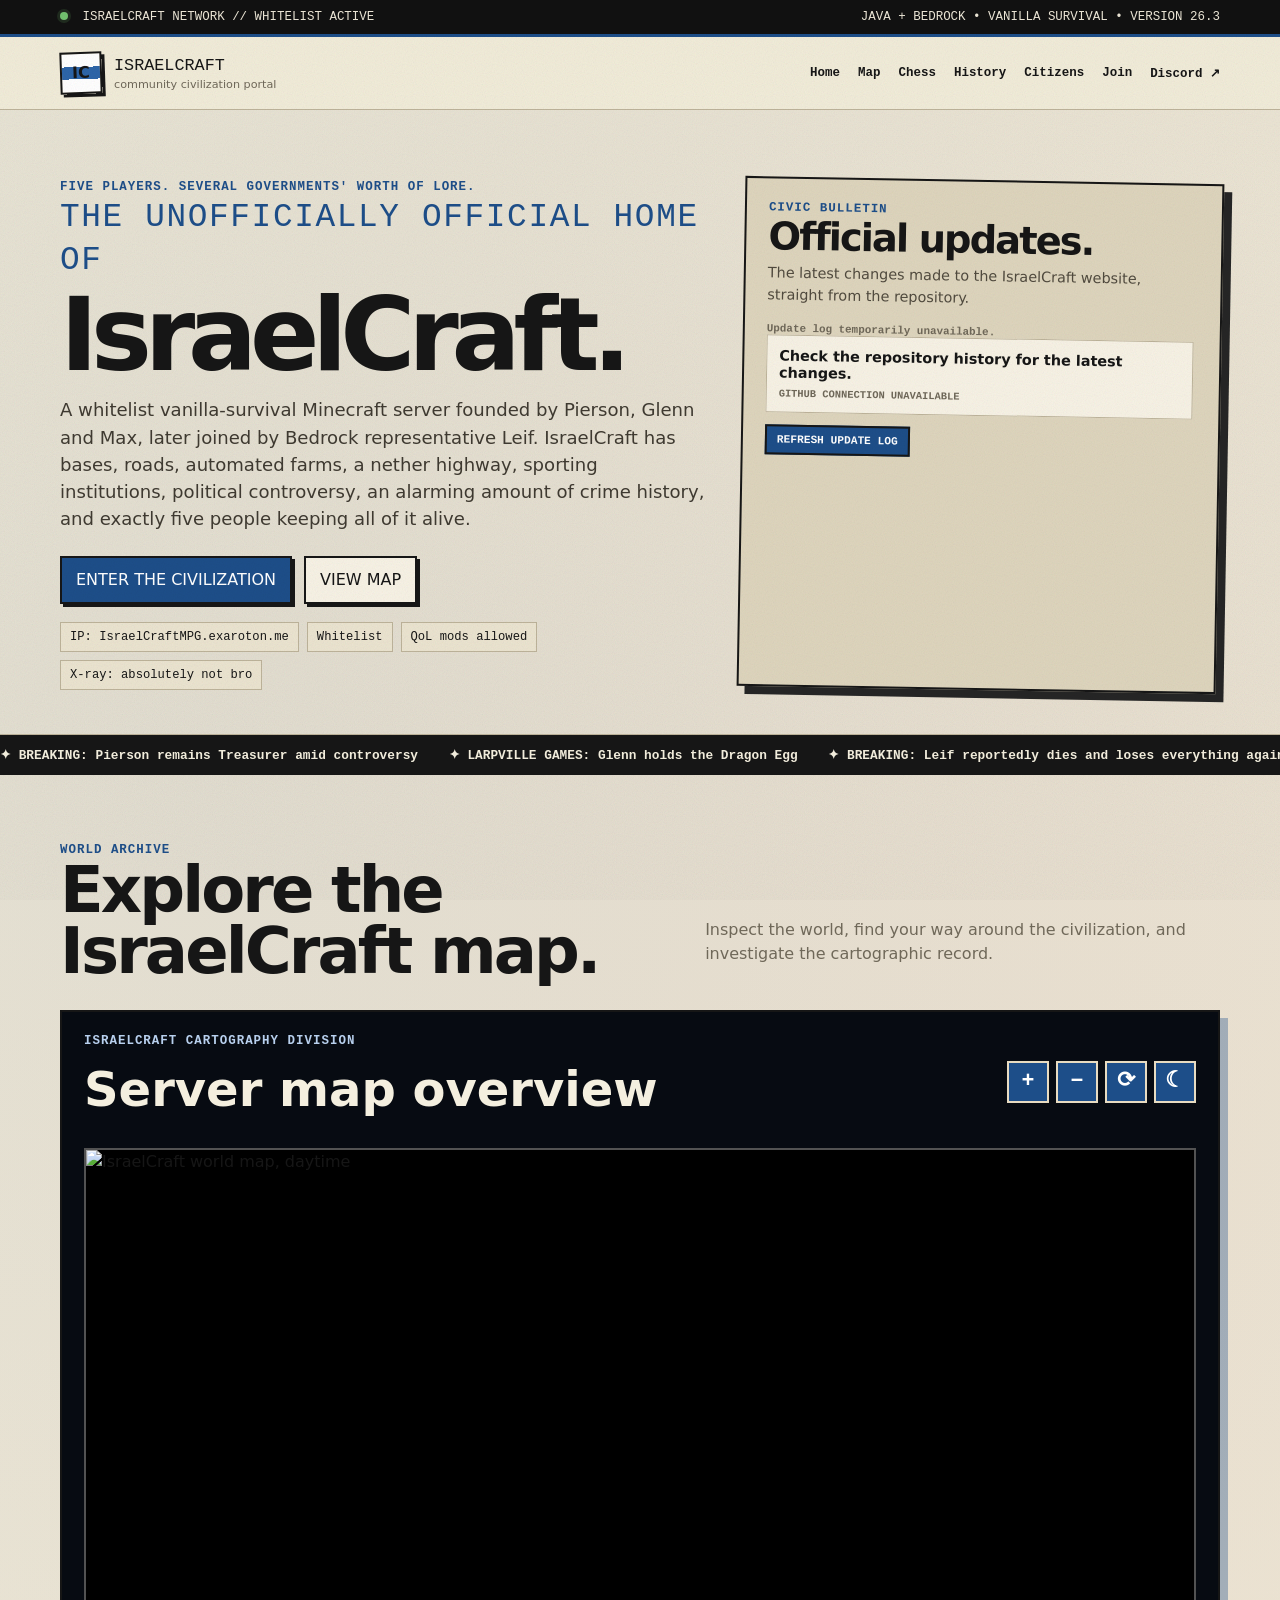
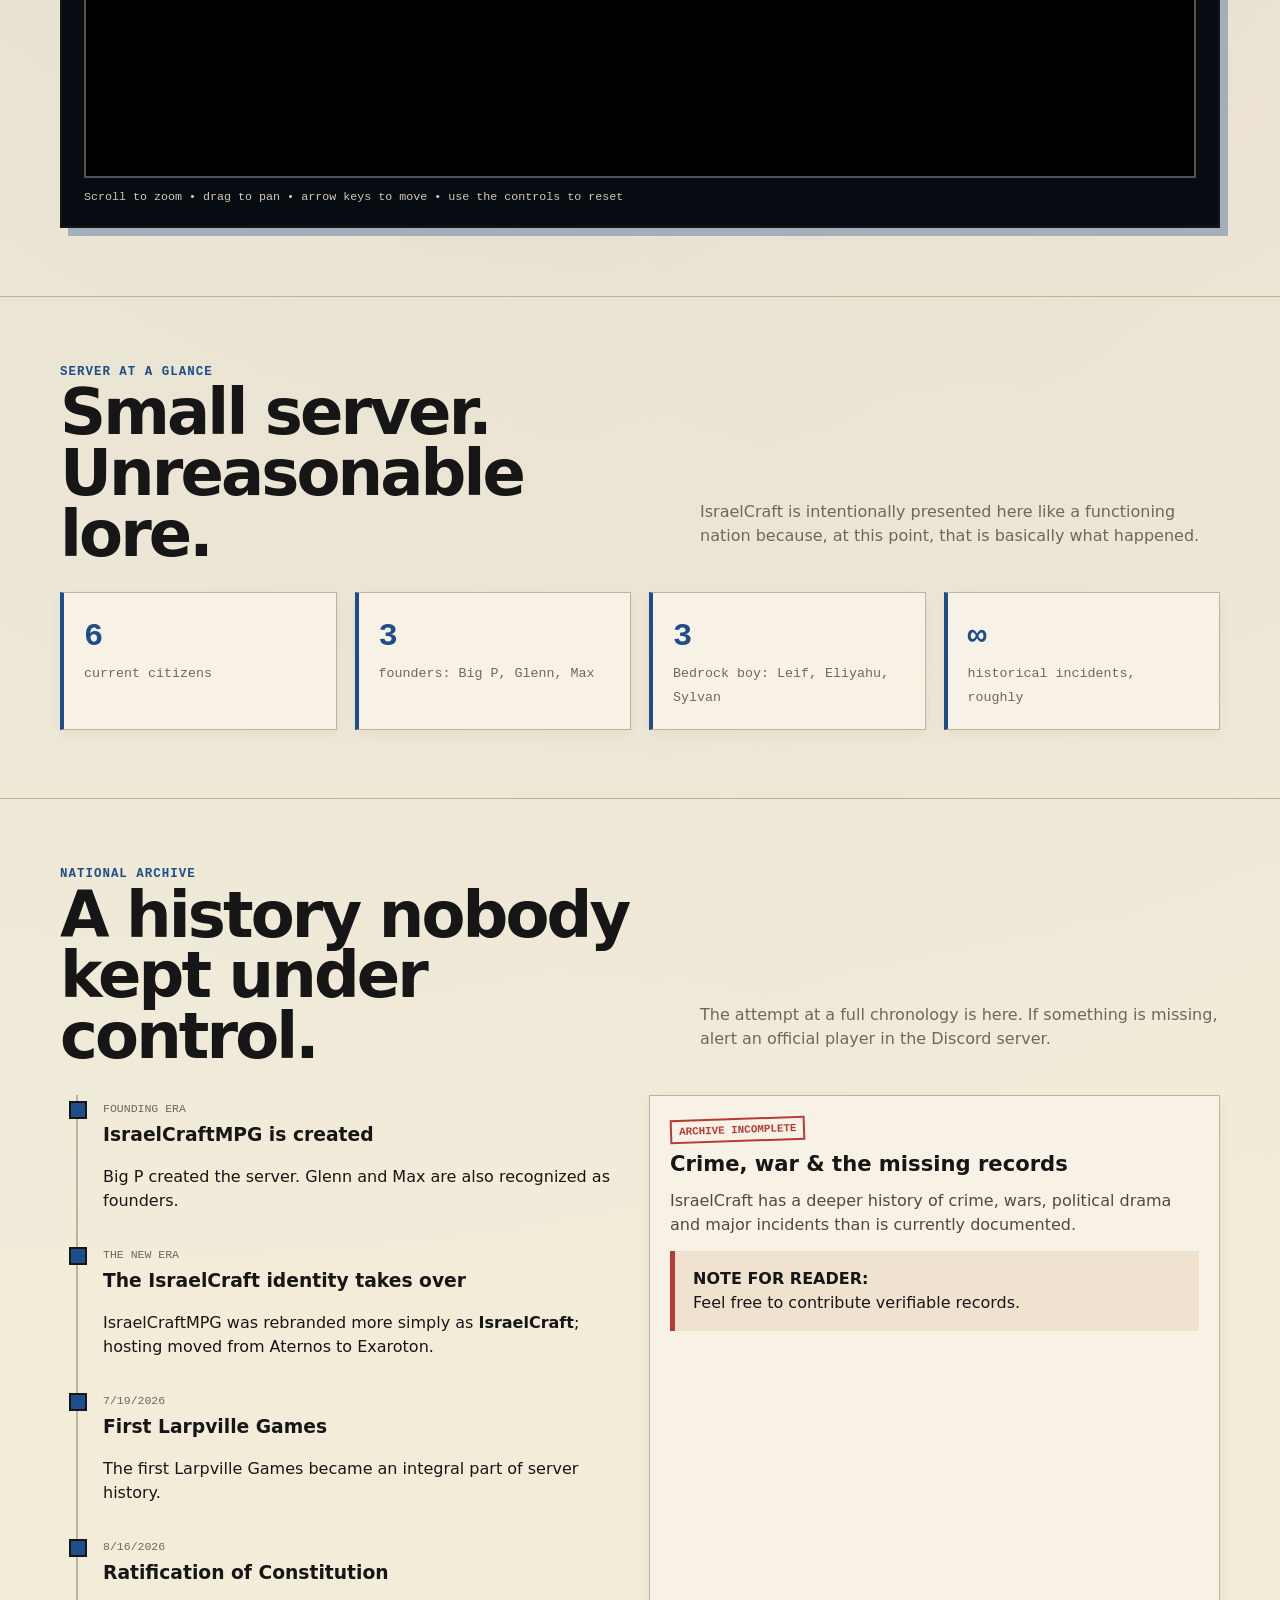
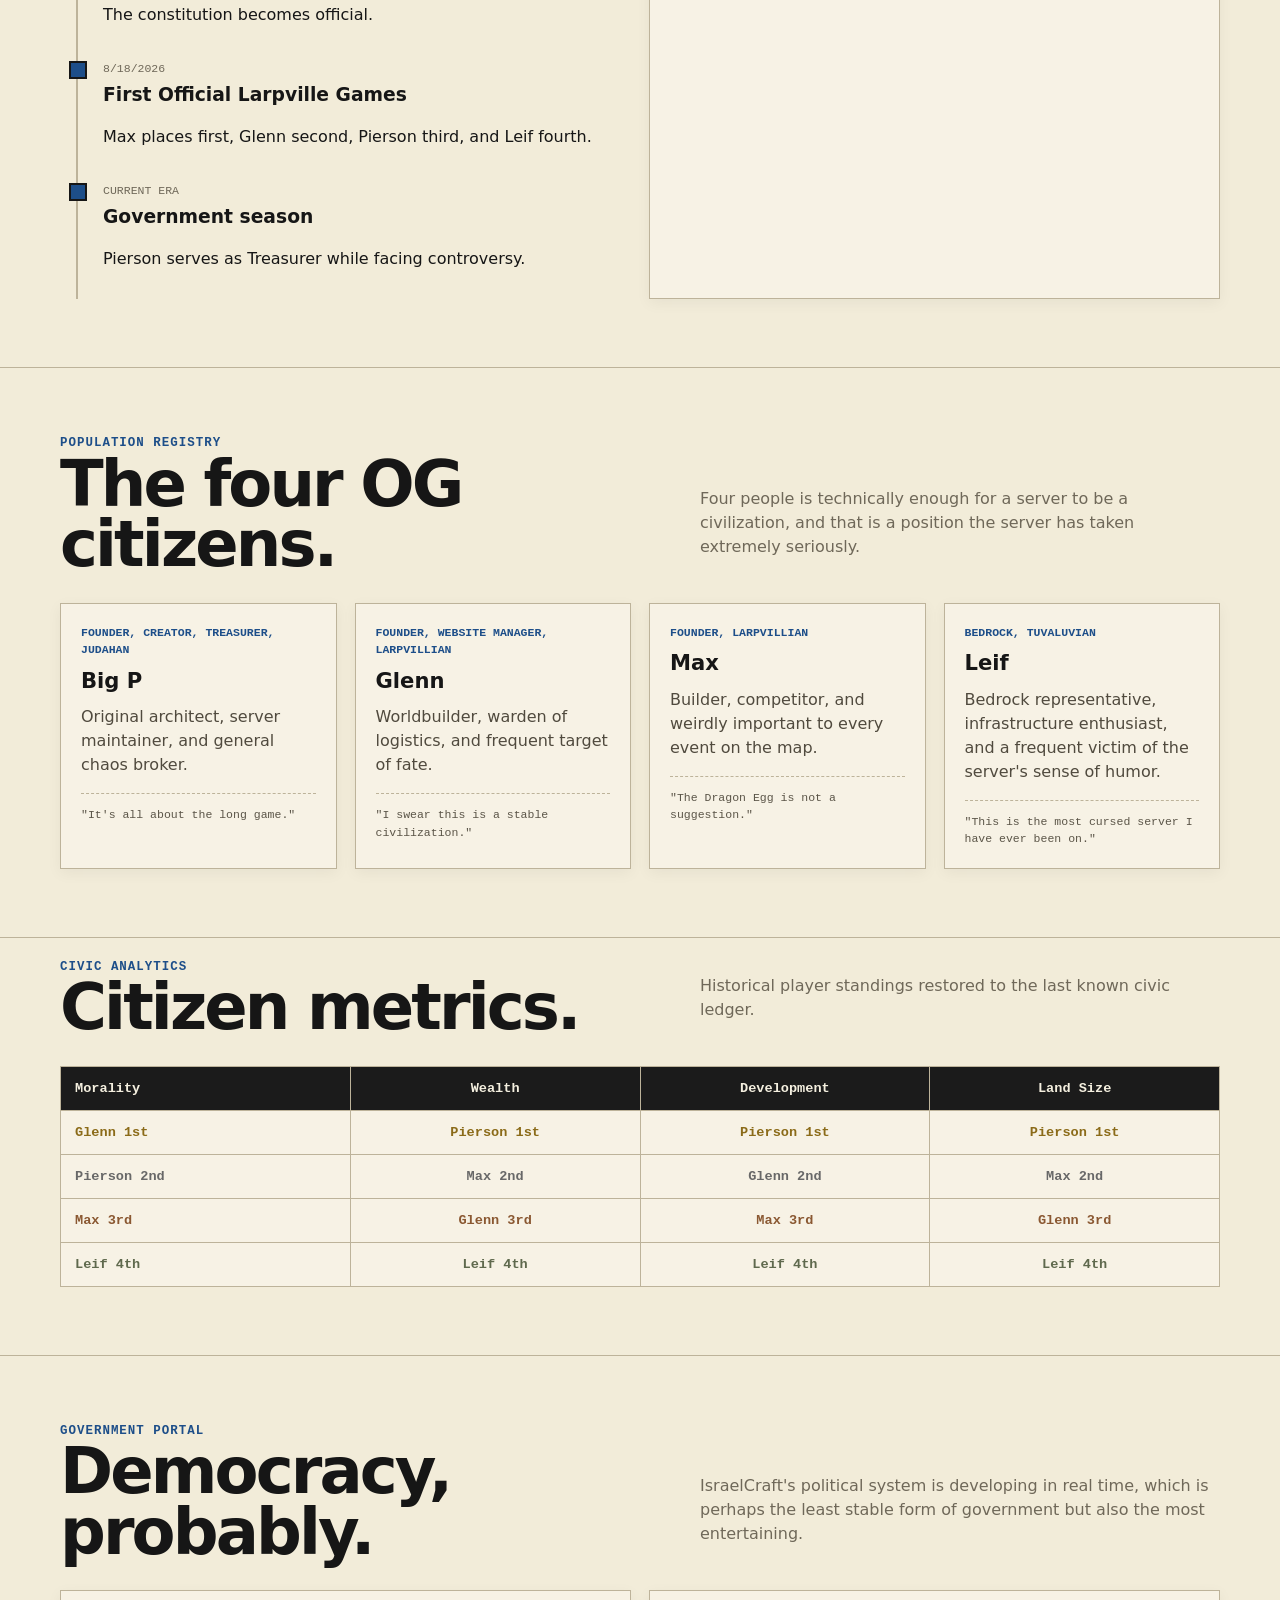
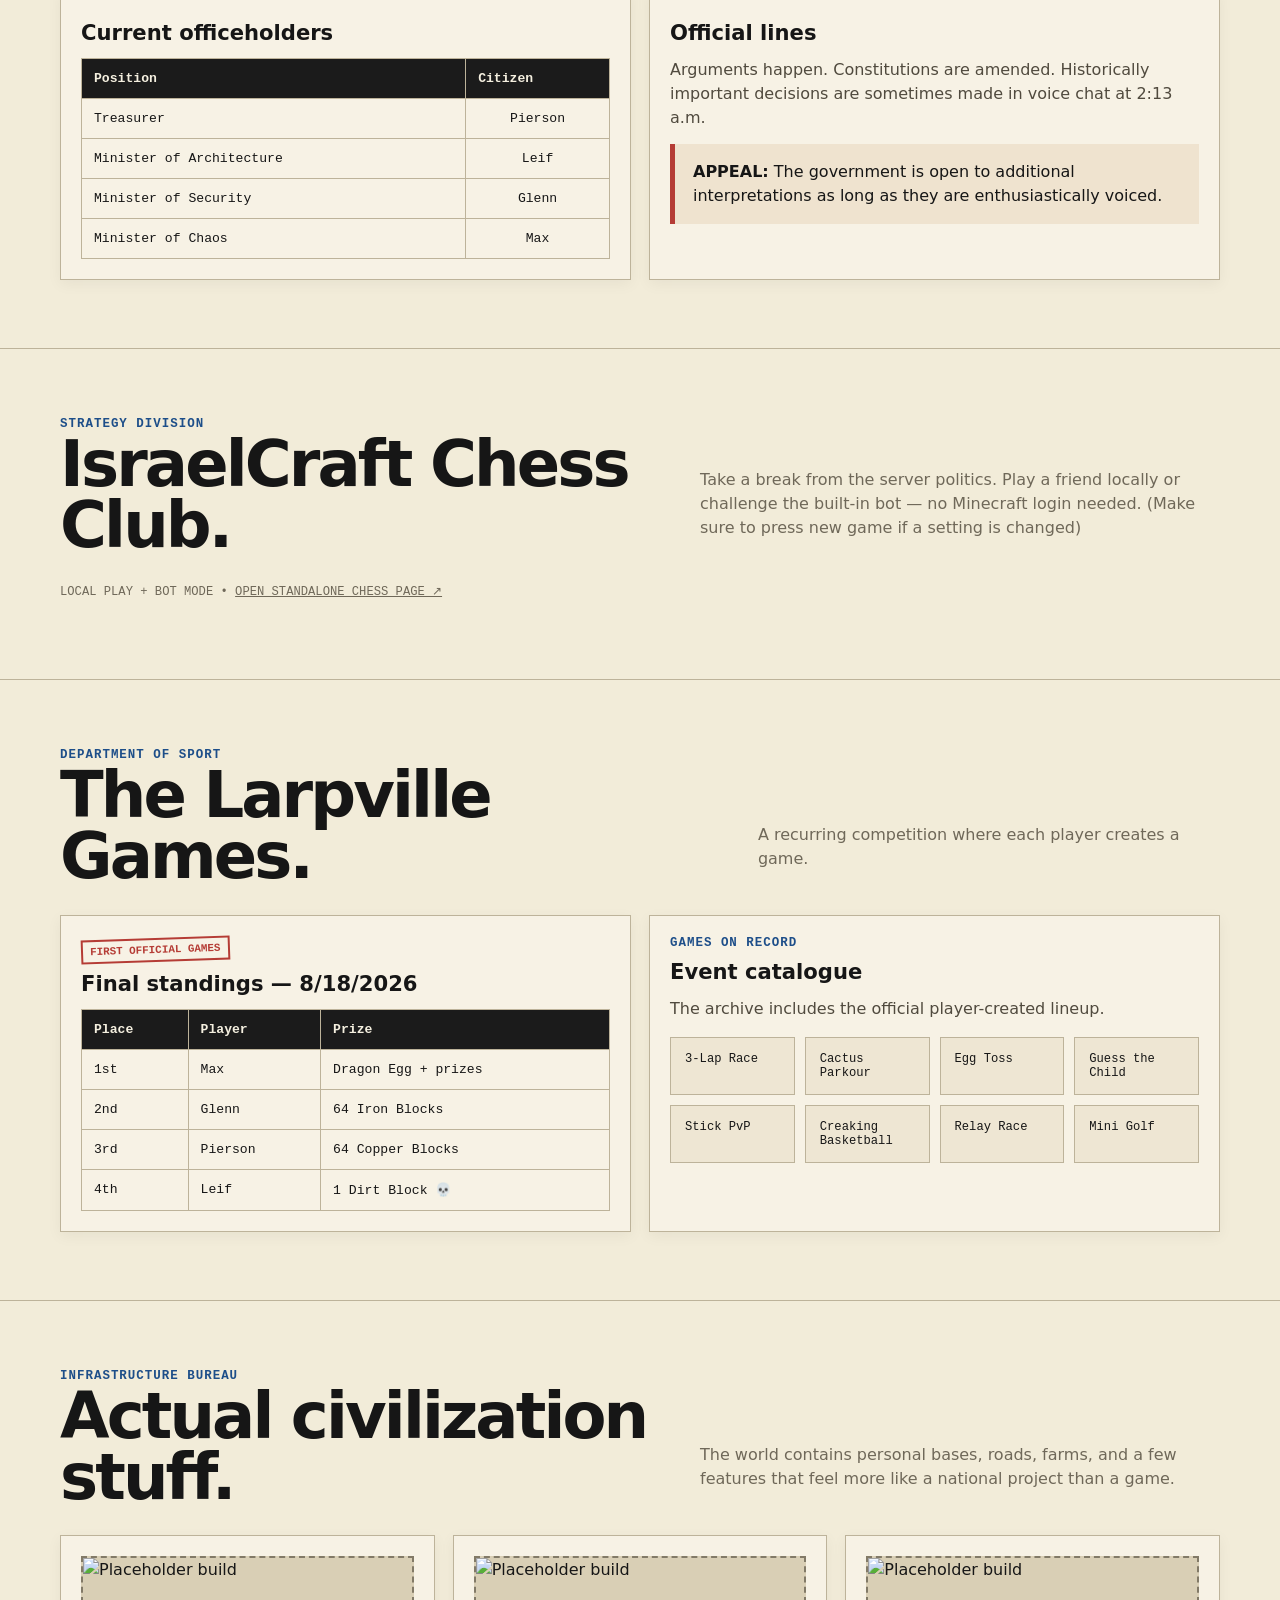
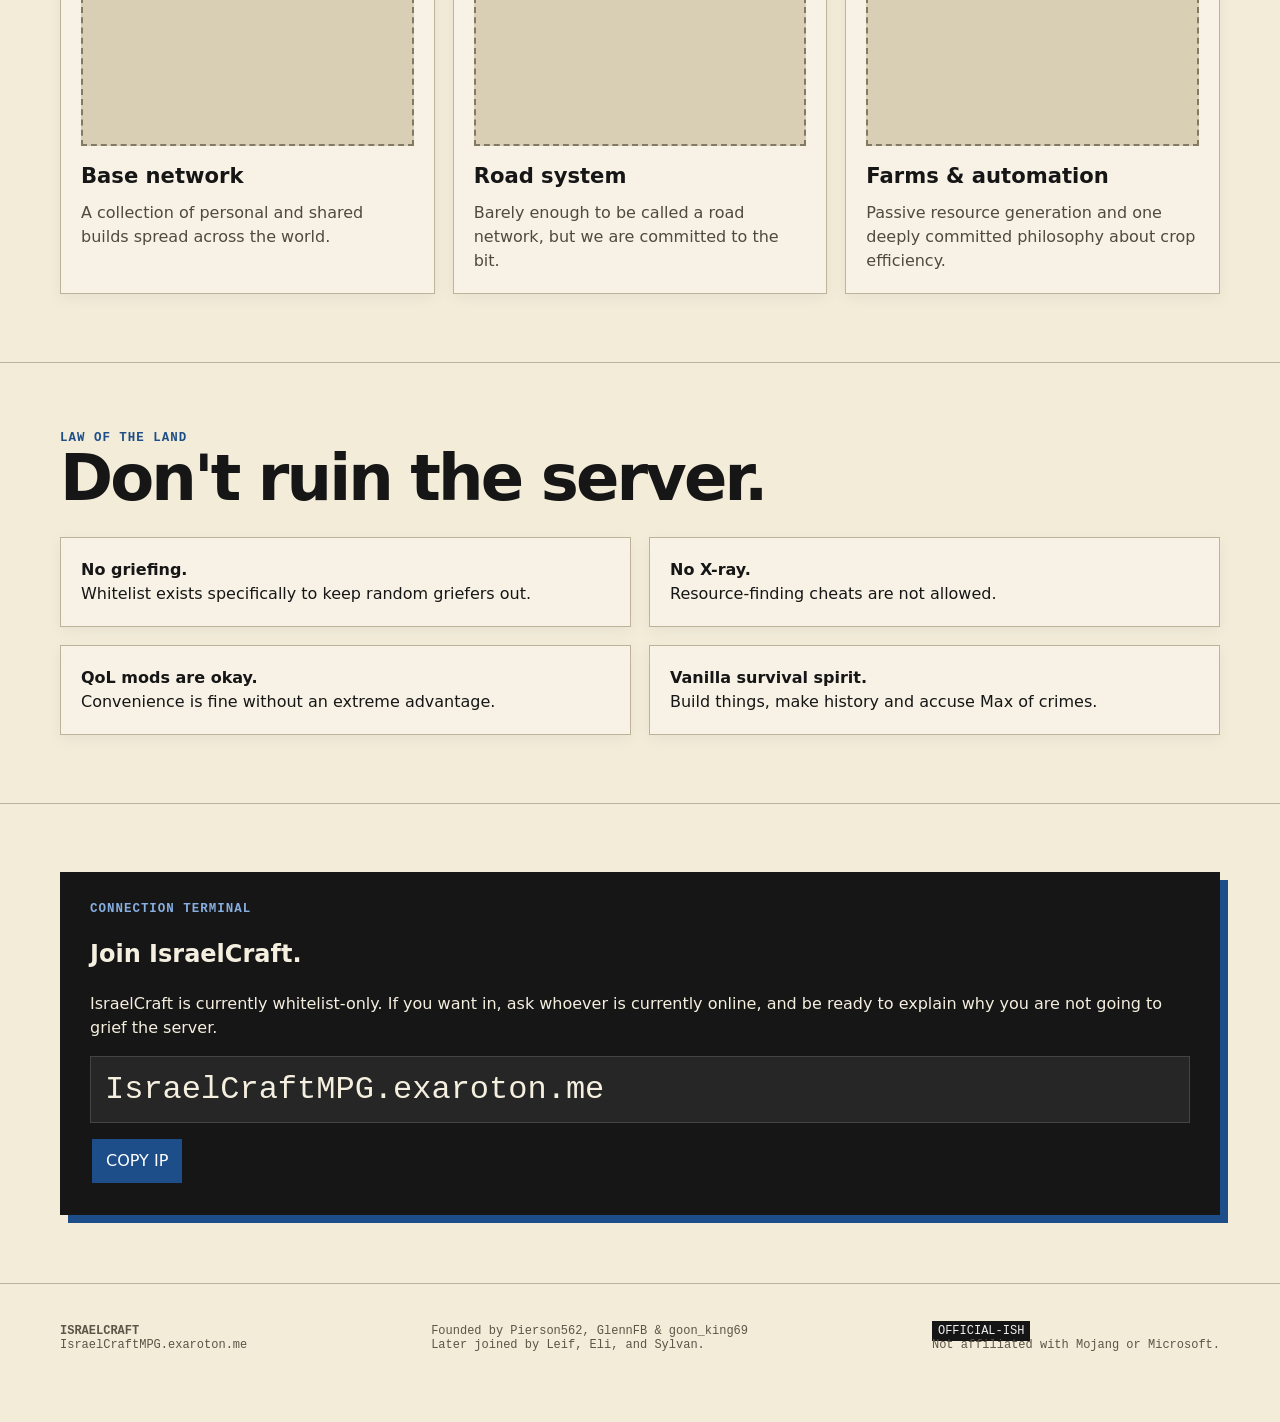
==== index.html @ 6d1f6dfa "Format home page and fix embedded map" ====
<!DOCTYPE html>
<html lang="en">
  <head>
    <meta charset="UTF-8"><meta name="viewport" content="width=device-width,initial-scale=1.0">
<title>IsraelCraft</title>
<link rel="icon" type="image/png" href="images/favicon.png">
<link rel="stylesheet" href="public/games/chess/chess.css">
<meta name="description" content="The official community hub for IsraelCraft, a small vanilla survival Minecraft civilization.">
<style>
:root{--ink:#161616;--paper:#f2ecd9;--blue:#1d4e89;--blue2:#356fba;--red:#b53c35;--muted:#6f6859;--line:#bdb39a;--card:#f7f2e5;--pixel:"Courier New",ui-monospace,monospace;--sans:Inter,ui-sans-serif,system-ui,-apple-system,"Segoe UI",sans-serif}
*{box-sizing:border-box}html{scroll-behavior:smooth}body{margin:0;color:var(--ink);background:radial-gradient(circle at 15% 10%,rgba(29,78,137,.07),transparent 30%),radial-gradient(circle at 80% 15%,rgba(181,60,53,.05),transparent 25%),var(--paper);font-family:var(--sans);line-height:1.5;overflow-x:hidden}body:before{content:"";position:fixed;inset:0;pointer-events:none;opacity:.12;background-image:url("data:image/svg+xml,%3Csvg xmlns='http://www.w3.org/2000/svg' width='90' height='90'%3E%3Cfilter id='n'%3E%3CfeTurbulence type='fractalNoise' baseFrequency='.9' numOctaves='4'/%3E%3C/filter%3E%3Crect width='100%25' height='100%25' filter='url(%23n)'/%3E%3C/svg%3E");mix-blend-mode:multiply;z-index:999}.wrap{width:min(1160px,calc(100% - 32px));margin:auto}a{color:inherit}.eyebrow{font:800 .78rem var(--pixel);letter-spacing:.08em;text-transform:uppercase;color:var(--blue)}.topbar{background:#111;color:#eee8d8;border-bottom:3px solid var(--blue);font:.78rem var(--pixel)}.topbar .wrap{min-height:34px;display:flex;align-items:center;justify-content:space-between;gap:14px;flex-wrap:wrap}.blink,.status-dot{display:inline-block;width:8px;height:8px;border-radius:50%;background:#72c46f;box-shadow:0 0 0 3px rgba(114,196,111,.15);margin-right:7px}header{position:sticky;top:0;z-index:20;background:rgba(242,236,217,.94);border-bottom:1px solid var(--line);backdrop-filter:blur(7px)}nav{display:flex;align-items:center;justify-content:space-between;min-height:72px;gap:20px}.brand{display:flex;align-items:center;gap:12px;text-decoration:none}.brand-mark{width:42px;height:42px;border:2px solid var(--ink);display:grid;place-items:center;font-weight:900;background:linear-gradient(#fff 0 34%,#2d65a8 34% 66%,#fff 66%);box-shadow:3px 3px 0 var(--ink);transform:rotate(-2deg)}.brand strong{font:1.05rem var(--pixel)}.brand small{display:block;color:var(--muted);font-size:.7rem}.navlinks{display:flex;gap:18px;align-items:center;flex-wrap:wrap}.navlinks a{text-decoration:none;font:700 .78rem var(--pixel)}.navlinks a:hover{color:var(--blue)}.btn{border:2px solid var(--ink);padding:10px 14px;background:var(--card);box-shadow:3px 3px 0 var(--ink);text-decoration:none;font:800 var(--pixel);display:inline-block;cursor:pointer}.btn:hover{transform:translate(2px,2px);box-shadow:1px 1px 0 var(--ink)}.btn.primary{background:var(--blue);color:#fff}.hero{padding:70px 0 44px}.hero-grid{display:grid;grid-template-columns:1fr;gap:34px}.hero h1{margin:.2rem 0 1rem;font-size:clamp(3.2rem,8vw,7.2rem);line-height:.84;letter-spacing:-.07em}.hero h1 span{display:block;color:var(--blue);font: .32em/1.3 var(--pixel);letter-spacing:.05em;text-transform:uppercase;margin-bottom:10px}.hero-copy{font-size:1.13rem;max-width:720px;color:#3f3a31}.hero-actions{display:flex;gap:12px;flex-wrap:wrap;margin-top:24px}.server-strip{display:flex;flex-wrap:wrap;gap:8px;margin-top:18px;font:.76rem var(--pixel)}.chip{border:1px solid var(--line);background:#ebe4d0;padding:7px 9px}.ticker{border-block:2px solid var(--ink);background:#161616;color:#f5f0df;overflow:hidden;white-space:nowrap}.ticker-track{display:inline-block;padding:10px 0;animation:scroll 34s linear infinite;font:800 .8rem var(--pixel)}@keyframes scroll{to{transform:translateX(-50%)}}section{padding:68px 0;border-bottom:1px solid var(--line)}.section-head{display:flex;align-items:end;justify-content:space-between;gap:20px;margin-bottom:28px}.section-head h2{margin:.2rem 0 0;font-size:clamp(2rem,5vw,4.6rem);line-height:.95;letter-spacing:-.045em}.section-head p{max-width:520px;color:var(--muted)}.grid{display:grid;gap:18px}.grid.two{grid-template-columns:repeat(2,1fr)}.grid.three{grid-template-columns:repeat(3,1fr)}.grid.four{grid-template-columns:repeat(4,1fr)}.card{border:1px solid var(--line);background:var(--card);padding:20px;box-shadow:0 4px 14px rgba(0,0,0,.05)}.card h3{margin:6px 0 9px;font-size:1.32rem}.card p{margin:0;color:#504a3e}.stat{font-family:var(--pixel);border-left:4px solid var(--blue)}.stat b{font-size:2rem;display:block;color:var(--blue)}.stat small{color:var(--muted)}.timeline{position:relative;margin-left:9px}.timeline:before{content:"";position:absolute;left:7px;top:0;bottom:0;width:2px;background:var(--line)}.event{position:relative;padding-left:34px;margin:0 0 28px}.event:before{content:"";position:absolute;left:0;top:6px;width:14px;height:14px;background:var(--blue);border:2px solid var(--ink)}.event time,.role,.quote{font-family:var(--pixel);font-size:.72rem;color:var(--muted)}.event h3{margin:2px 0 6px}.player{min-height:230px}.role{color:var(--blue);font-weight:800;text-transform:uppercase}.quote{border-top:1px dashed var(--line);margin-top:16px;padding-top:12px;color:#5b5548}.danger-tape{background:repeating-linear-gradient(135deg,#121212,#121212 12px,#c8a73d 12px,#c8a73d 24px);height:12px;margin:-20px -20px 18px}.notice{border-left:5px solid var(--red);padding:16px 18px;background:#efe3cf;margin-top:14px}.stamp{display:inline-block;font:900 .68rem var(--pixel);border:2px solid var(--red);padding:4px 7px;transform:rotate(-2deg);color:var(--red);text-transform:uppercase}.stats-table,.scoreboard{width:100%;border-collapse:collapse;background:var(--card);font:.82rem var(--pixel)}.stats-table th,.stats-table td,.scoreboard th,.scoreboard td{border:1px solid var(--line);padding:12px;text-align:left}.stats-table th,.scoreboard th{background:#1b1b1b;color:#f4efdf}.stats-table td:not(:first-child){text-align:center}.rank-1{color:#8b6b19;font-weight:900}.rank-2{color:#686868;font-weight:800}.rank-3{color:#8a5832;font-weight:800}.rank-4{color:#5b5548;font-weight:800}.games-list{display:grid;grid-template-columns:repeat(4,1fr);gap:10px;margin-top:16px}.game{border:1px solid var(--line);padding:14px;background:#eee6d3;font:.76rem var(--pixel)}.image-slot{height:190px;min-height:190px;width:100%;overflow:hidden;margin-bottom:14px;border:2px dashed #827a67;background:#d9cfb5}.image-slot img{display:block;width:100%;height:100%;max-width:100%;object-fit:cover;object-position:center;border:0}.join-box{border:2px solid var(--ink);background:#161616;color:#f4efdf;padding:28px;box-shadow:8px 8px 0 var(--blue)}.ip{font:clamp(1.1rem,3vw,2rem) var(--pixel);overflow-wrap:anywhere;background:#262626;border:1px solid #444;padding:14px;margin:14px 0}footer{padding:40px 0 70px;font:.75rem var(--pixel);color:#5c5548}footer .wrap{display:flex;justify-content:space-between;gap:20px;flex-wrap:wrap}.classified{background:#151515;color:#eee;padding:3px 6px}.map-card{padding:22px;background:#070b12;border:2px solid var(--ink);box-shadow:8px 8px 0 rgba(29,78,137,.35);border-radius:0}.map-card-header{display:flex;align-items:center;justify-content:space-between;gap:18px;margin-bottom:18px;flex-wrap:wrap}.map-card h2{margin:5px 0;color:#f4efdf;font-size:clamp(1.7rem,4vw,3rem)}.map-controls{display:flex;gap:7px;flex-wrap:wrap;align-items:center}.map-controls button{width:42px;height:42px;min-width:42px;border:2px solid #e8dcc2;background:var(--blue);color:#fff;font:bold 1.35rem var(--pixel);cursor:pointer;display:inline-flex;align-items:center;justify-content:center;padding:0;line-height:1}#mode-toggle span{display:flex;align-items:center;justify-content:center;height:100%;margin-left:3px}#map-container{position:relative;width:100%;height:min(70vh,680px);min-height:360px;overflow:hidden;background:#000;border:2px solid rgba(255,255,255,.32);cursor:grab;touch-action:none}#map-container.is-dragging{cursor:grabbing}.map-image{position:absolute;top:0;left:0;display:block;max-width:none;transform-origin:0 0;pointer-events:none;-webkit-user-drag:none;transition:opacity .45s ease}.map-image-night{opacity:0}#map-container.is-night .map-image{opacity:0}#map-container.is-night .map-image-night{opacity:1}.map-help{margin:12px 0 0;color:#d5cab0;font:.73rem var(--pixel)}@media(max-width:900px){.grid.four{grid-template-columns:repeat(2,1fr)}.grid.three,.grid.two{grid-template-columns:1fr}.games-list{grid-template-columns:repeat(2,1fr)}.navlinks{display:none}}@media(max-width:620px){.games-list{grid-template-columns:1fr}.hero{padding-top:42px}.hero h1{font-size:3.8rem}.stats-table{font-size:.72rem}#map-container{min-height:320px;height:58vh}}
</style>
  </head>
  <body>
    <div class="topbar">
      <div class="wrap">
        <div>
          <span class="blink"></span> ISRAELCRAFT NETWORK // WHITELIST ACTIVE
        </div>
        <div>
          JAVA + BEDROCK • VANILLA SURVIVAL • VERSION 26.3
        </div>
      </div>
    </div>
    <header>
      <div class="wrap">
        <nav>
          <a href="#home" class="brand">
          <div class="brand-mark">
            IC
          </div>
          <div>
            <strong>ISRAELCRAFT</strong><small>community civilization portal</small>
          </div>
          </a>
          <div class="navlinks">
            <a href="#home">Home</a><a href="#map">Map</a><a href="#chess">Chess</a><a href="#history">History</a><a href="#people">Citizens</a><a href="#join">Join</a><a href="https://discord.gg/fUkshKDKEz" target="_blank" rel="noopener">Discord ↗</a>
          </div>
        </nav>
      </div>
    </header>
    <main id="home">
      <section class="hero">
        <div class="wrap hero-grid">
          <div>
            <div class="eyebrow">
              Five players. Several governments' worth of lore.
            </div>
            <h1><span>The unofficially official home of</span>IsraelCraft.</h1><p class="hero-copy">A whitelist vanilla-survival Minecraft server founded by Pierson, Glenn and Max, later joined by Bedrock representative Leif. IsraelCraft has bases, roads, automated farms, a nether highway, sporting institutions, political controversy, an alarming amount of crime history, and exactly five people keeping all of it alive.</p>
            <div class="hero-actions">
              <a href="#join" class="btn primary">ENTER THE CIVILIZATION</a><a href="#map" class="btn">VIEW MAP</a>
            </div>
            <div class="server-strip">
              <span class="chip">IP: IsraelCraftMPG.exaroton.me</span><span class="chip">Whitelist</span><span class="chip">QoL mods allowed</span><span class="chip">X-ray: absolutely not bro</span>
            </div>
          </div>
        </div>
      </section>
      <div class="ticker">
        <div class="ticker-track">
          ✦ BREAKING: Pierson remains Treasurer amid controversy &nbsp;&nbsp; ✦ LARPVILLE GAMES: Glenn holds the Dragon Egg &nbsp;&nbsp; ✦ BREAKING: Leif reportedly dies and loses everything again &nbsp;&nbsp; ✦ ISRAEL CUP: Pierson crowned the Victor &nbsp;&nbsp; ✦ BREAKING: ELIYAHU joins the server on Nintendo Switch Lite! &nbsp;&nbsp; ✦ BREAKING: Leif moves to the bottom of the morality level for suspected crimes and manipulation &nbsp;&nbsp; ✦ BREAKING: Pierson remains Treasurer amid controversy &nbsp;&nbsp; ✦ LARPVILLE GAMES: Glenn holds the Dragon Egg &nbsp;&nbsp; ✦ LEIF reportedly dies and loses everything again ✦ ISRAEL CUP: Pierson crowned the Victor &nbsp;&nbsp; ✦ BREAKING: ELIYAHU joins the server on Nintendo Switch Lite! &nbsp;&nbsp; ✦ BREAKING: Leif moves to the bottom of the morality level for suspected crimes and manipulation
        </div>
      </div>
      <section id="map">
        <div class="wrap">
          <div class="section-head">
            <div>
              <div class="eyebrow">
                World archive
              </div>
              <h2>Explore the IsraelCraft map.</h2>
            </div>
            <p>Inspect the world, find your way around the civilization, and investigate the cartographic record.</p>
          </div>
          <section class="map-card" aria-labelledby="map-title">
            <div class="map-card-header">
              <div>
                <div class="eyebrow" style="color:#b8d0ee">
                  IsraelCraft cartography division
                </div>
                <h2 id="map-title">Server map overview</h2>
              </div>
              <div class="map-controls">
                <button id="zoom-in" type="button" aria-label="Zoom in">+</button><button id="zoom-out" type="button" aria-label="Zoom out">−</button><button id="reset-view" type="button" aria-label="Reset view">⟳</button><button id="mode-toggle" type="button" aria-pressed="false" aria-label="Switch to night map" title="Switch to night map">☾</button>
              </div>
            </div>
            <div id="map-container" aria-label="Zoomable IsraelCraft world map">
              <img id="map-image" class="map-image" src="images/map.png" alt="IsraelCraft world map, daytime"><img id="map-image-night" class="map-image map-image-night" src="images/nightmap.png" alt="IsraelCraft world map, nighttime" aria-hidden="true">
            </div>
            <p class="map-help">Scroll to zoom • drag to pan • arrow keys to move • use the controls to reset</p>
          </section>
        </div>
      </section>
      <section>
        <div class="wrap">
          <div class="section-head">
            <div>
              <div class="eyebrow">
                Server at a glance
              </div>
              <h2>Small server.<br>Unreasonable lore.</h2>
            </div>
            <p>IsraelCraft is intentionally presented here like a functioning nation because, at this point, that is basically what happened.</p>
          </div>
          <div class="grid four">
            <div class="card stat">
              <b>6</b><small>current citizens</small>
            </div>
            <div class="card stat">
              <b>3</b><small>founders: Big P, Glenn, Max</small>
            </div>
            <div class="card stat">
              <b>3</b><small>Bedrock boy: Leif, Eliyahu, Sylvan</small>
            </div>
            <div class="card stat">
              <b>∞</b><small>historical incidents, roughly</small>
            </div>
          </div>
        </div>
      </section>
      <section id="history">
        <div class="wrap">
          <div class="section-head">
            <div>
              <div class="eyebrow">
                National archive
              </div>
              <h2>A history nobody<br>kept under control.</h2>
            </div>
            <p>The attempt at a full chronology is here. If something is missing, alert an official player in the Discord server.</p>
          </div>
          <div class="grid two">
            <div class="timeline">
              <div class="event">
                <time>FOUNDING ERA</time><h3>IsraelCraftMPG is created</h3><p>Big P created the server. Glenn and Max are also recognized as founders.</p>
              </div>
              <div class="event">
                <time>THE NEW ERA</time><h3>The IsraelCraft identity takes over</h3><p>IsraelCraftMPG was rebranded more simply as <strong>IsraelCraft</strong>; hosting moved from Aternos to Exaroton.</p>
              </div>
              <div class="event">
                <time>7/19/2026</time><h3>First Larpville Games</h3><p>The first Larpville Games became an integral part of server history.</p>
              </div>
              <div class="event">
                <time>8/16/2026</time><h3>Ratification of Constitution</h3><p>The constitution becomes official.</p>
              </div>
              <div class="event">
                <time>8/18/2026</time><h3>First Official Larpville Games</h3><p>Max places first, Glenn second, Pierson third, and Leif fourth.</p>
              </div>
              <div class="event">
                <time>CURRENT ERA</time><h3>Government season</h3><p>Pierson serves as Treasurer while facing controversy.</p>
              </div>
            </div>
            <div class="card">
              <div class="stamp">
                Archive incomplete
              </div>
              <h3>Crime, war & the missing records</h3><p>IsraelCraft has a deeper history of crime, wars, political drama and major incidents than is currently documented.</p>
              <div class="notice">
                <strong>NOTE FOR READER:</strong><br>Feel free to contribute verifiable records.
              </div>
            </div>
          </div>
        </div>
      </section>
      <section id="people">
        <div class="wrap">
          <div class="section-head">
            <div>
              <div class="eyebrow">
                Population registry
              </div>
              <h2>The four OG citizens.</h2>
            </div>
            <p>Four people is technically enough for a server to be a civilization, and that is a position the server has taken extremely seriously.</p>
          </div>
          <div class="grid four">
            <div class="card player">
              <div class="role">
                Founder, Creator, Treasurer, Judahan
              </div>
              <h3>Big P</h3><p>Original architect, server maintainer, and general chaos broker.</p>
              <div class="quote">
                "It's all about the long game."
              </div>
            </div>
            <div class="card player">
              <div class="role">
                Founder, Website Manager, Larpvillian
              </div>
              <h3>Glenn</h3><p>Worldbuilder, warden of logistics, and frequent target of fate.</p>
              <div class="quote">
                "I swear this is a stable civilization."
              </div>
            </div>
            <div class="card player">
              <div class="role">
                Founder, Larpvillian
              </div>
              <h3>Max</h3><p>Builder, competitor, and weirdly important to every event on the map.</p>
              <div class="quote">
                "The Dragon Egg is not a suggestion."
              </div>
            </div>
            <div class="card player">
              <div class="role">
                Bedrock, Tuvaluvian
              </div>
              <h3>Leif</h3><p>Bedrock representative, infrastructure enthusiast, and a frequent victim of the server's sense of humor.</p>
              <div class="quote">
                "This is the most cursed server I have ever been on."
              </div>
            </div>
          </div>
        </div>
      </section>
      <section id="government">
        <div class="wrap">
          <div class="section-head">
            <div>
              <div class="eyebrow">
                Government portal
              </div>
              <h2>Democracy, probably.</h2>
            </div>
            <p>IsraelCraft's political system is developing in real time, which is perhaps the least stable form of government but also the most entertaining.</p>
          </div>
          <div class="grid two">
            <div class="card">
              <h3>Current officeholders</h3>
              <table class="stats-table">
                <thead>
                  <tr>
                    <th>Position</th><th>Citizen</th>
                  </tr>
                </thead>
                <tbody>
                  <tr>
                    <td>Treasurer</td><td>Pierson</td>
                  </tr>
                  <tr>
                    <td>Minister of Architecture</td><td>Leif</td>
                  </tr>
                  <tr>
                    <td>Minister of Security</td><td>Glenn</td>
                  </tr>
                  <tr>
                    <td>Minister of Chaos</td><td>Max</td>
                  </tr>
                </tbody>
              </table>
            </div>
            <div class="card">
              <h3>Official lines</h3><p>Arguments happen. Constitutions are amended. Historically important decisions are sometimes made in voice chat at 2:13 a.m.</p>
              <div class="notice">
                <strong>APPEAL:</strong> The government is open to additional interpretations as long as they are enthusiastically voiced.
              </div>
            </div>
          </div>
        </div>
      </section>
      <section id="chess">
        <div class="wrap">
          <div class="section-head">
            <div>
              <div class="eyebrow">
                Strategy division
              </div>
              <h2>IsraelCraft Chess Club.</h2>
            </div>
            <p>Take a break from the server politics. Play a friend locally or challenge the built-in bot — no Minecraft login needed. (Make sure to press new game if a setting is changed)</p>
          </div>
          <div id="ic-chess-root">
          </div>
          <p style="margin-top:18px;color:var(--muted);font:.76rem var(--pixel)">LOCAL PLAY + BOT MODE • <a href="public/games/chess/">OPEN STANDALONE CHESS PAGE ↗</a></p>
        </div>
      </section>
      <section id="games">
        <div class="wrap">
          <div class="section-head">
            <div>
              <div class="eyebrow">
                Department of sport
              </div>
              <h2>The Larpville Games.</h2>
            </div>
            <p>A recurring competition where each player creates a game.</p>
          </div>
          <div class="grid two">
            <div class="card">
              <span class="stamp">First official games</span><h3>Final standings — 8/18/2026</h3>
              <table class="scoreboard">
                <thead>
                  <tr>
                    <th>Place</th><th>Player</th><th>Prize</th>
                  </tr>
                </thead>
                <tbody>
                  <tr>
                    <td>1st</td><td>Max</td><td>Dragon Egg + prizes</td>
                  </tr>
                  <tr>
                    <td>2nd</td><td>Glenn</td><td>64 Iron Blocks</td>
                  </tr>
                  <tr>
                    <td>3rd</td><td>Pierson</td><td>64 Copper Blocks</td>
                  </tr>
                  <tr>
                    <td>4th</td><td>Leif</td><td>1 Dirt Block 💀</td>
                  </tr>
                </tbody>
              </table>
            </div>
            <div class="card">
              <div class="eyebrow">
                Games on record
              </div>
              <h3>Event catalogue</h3><p>The archive includes the official player-created lineup.</p>
              <div class="games-list">
                <div class="game">
                  3-Lap Race
                </div>
                <div class="game">
                  Cactus Parkour
                </div>
                <div class="game">
                  Egg Toss
                </div>
                <div class="game">
                  Guess the Child
                </div>
                <div class="game">
                  Stick PvP
                </div>
                <div class="game">
                  Creaking Basketball
                </div>
                <div class="game">
                  Relay Race
                </div>
                <div class="game">
                  Mini Golf
                </div>
              </div>
            </div>
          </div>
        </div>
      </section>
      <section id="builds">
        <div class="wrap">
          <div class="section-head">
            <div>
              <div class="eyebrow">
                Infrastructure bureau
              </div>
              <h2>Actual civilization stuff.</h2>
            </div>
            <p>The world contains personal bases, roads, farms, and a few features that feel more like a national project than a game.</p>
          </div>
          <div class="grid three">
            <div class="card">
              <div class="image-slot">
                <img src="images/placeholder-1.jpg" alt="Placeholder build">
              </div>
              <h3>Base network</h3><p>A collection of personal and shared builds spread across the world.</p>
            </div>
            <div class="card">
              <div class="image-slot">
                <img src="images/placeholder-2.jpg" alt="Placeholder build">
              </div>
              <h3>Road system</h3><p>Barely enough to be called a road network, but we are committed to the bit.</p>
            </div>
            <div class="card">
              <div class="image-slot">
                <img src="images/placeholder-3.jpg" alt="Placeholder build">
              </div>
              <h3>Farms & automation</h3><p>Passive resource generation and one deeply committed philosophy about crop efficiency.</p>
            </div>
          </div>
        </div>
      </section>
      <section id="rules">
        <div class="wrap">
          <div class="section-head">
            <div>
              <div class="eyebrow">
                Law of the land
              </div>
              <h2>Don't ruin the server.</h2>
            </div>
          </div>
          <div class="grid two">
            <div class="card">
              <strong>No griefing.</strong><br>Whitelist exists specifically to keep random griefers out.
            </div>
            <div class="card">
              <strong>No X-ray.</strong><br>Resource-finding cheats are not allowed.
            </div>
            <div class="card">
              <strong>QoL mods are okay.</strong><br>Convenience is fine without an extreme advantage.
            </div>
            <div class="card">
              <strong>Vanilla survival spirit.</strong><br>Build things, make history and accuse Max of crimes.
            </div>
          </div>
        </div>
      </section>
      <section id="join">
        <div class="wrap">
          <div class="join-box">
            <div class="eyebrow" style="color:#87aee0">
              Connection terminal
            </div>
            <h2>Join IsraelCraft.</h2><p>IsraelCraft is currently whitelist-only. If you want in, ask whoever is currently online, and be ready to explain why you are not going to grief the server.</p>
            <div class="ip">
              IsraelCraftMPG.exaroton.me
            </div>
            <button class="btn primary" type="button" onclick="copyIP()">COPY IP</button>
            <div id="copyMsg" aria-live="polite">
            </div>
          </div>
        </div>
      </section>
    </main>
    <footer>
      <div class="wrap">
        <div>
          <strong>ISRAELCRAFT</strong><br>IsraelCraftMPG.exaroton.me
        </div>
        <div>
          Founded by Pierson562, GlennFB & goon_king69<br>Later joined by Leif, Eli, and Sylvan.
        </div>
        <div>
          <span class="classified">OFFICIAL-ISH</span><br>Not affiliated with Mojang or Microsoft.
        </div>
      </div>
    </footer>
    
<script>function copyIP(){const ip='IsraelCraftMPG.exaroton.me';navigator.clipboard.writeText(ip).then(()=>document.getElementById('copyMsg').textContent='✓ COPIED. Welcome to civilization.').catch(()=>document.getElementById('copyMsg').textContent='Copy this manually: '+ip)}</script>
<script>
function sizeHomeMapImage(image) {
  const sizeImage = () => {
    if (!image.naturalWidth || !image.naturalHeight) return;
    image.style.width = image.naturalWidth + "px";
    image.style.height = image.naturalHeight + "px";
  };
  image.addEventListener("load", sizeImage);
  if (image.complete) sizeImage();
}
document.querySelectorAll("#map-container .map-image").forEach(sizeHomeMapImage);
</script>
<script src="map.js"></script>
<script type="module" src="public/games/chess/chess.js"></script>
  </body>
</html>
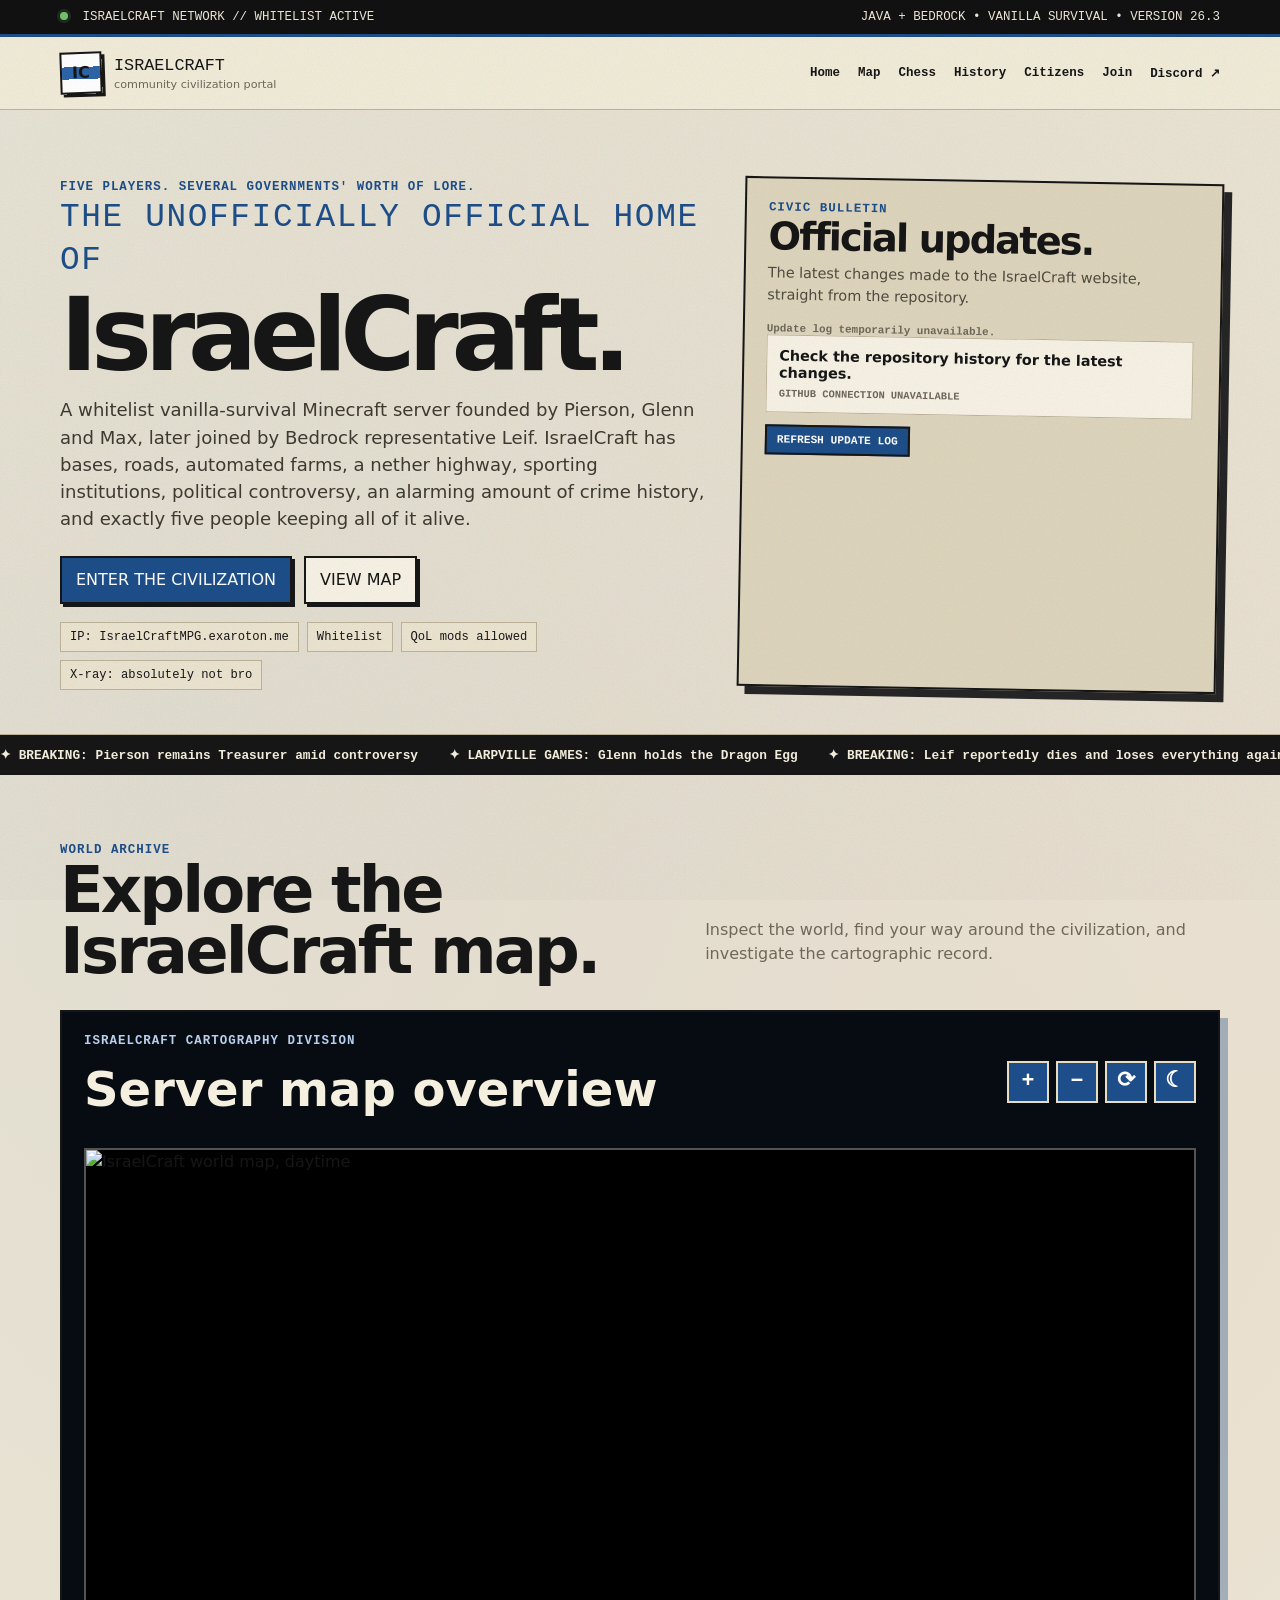
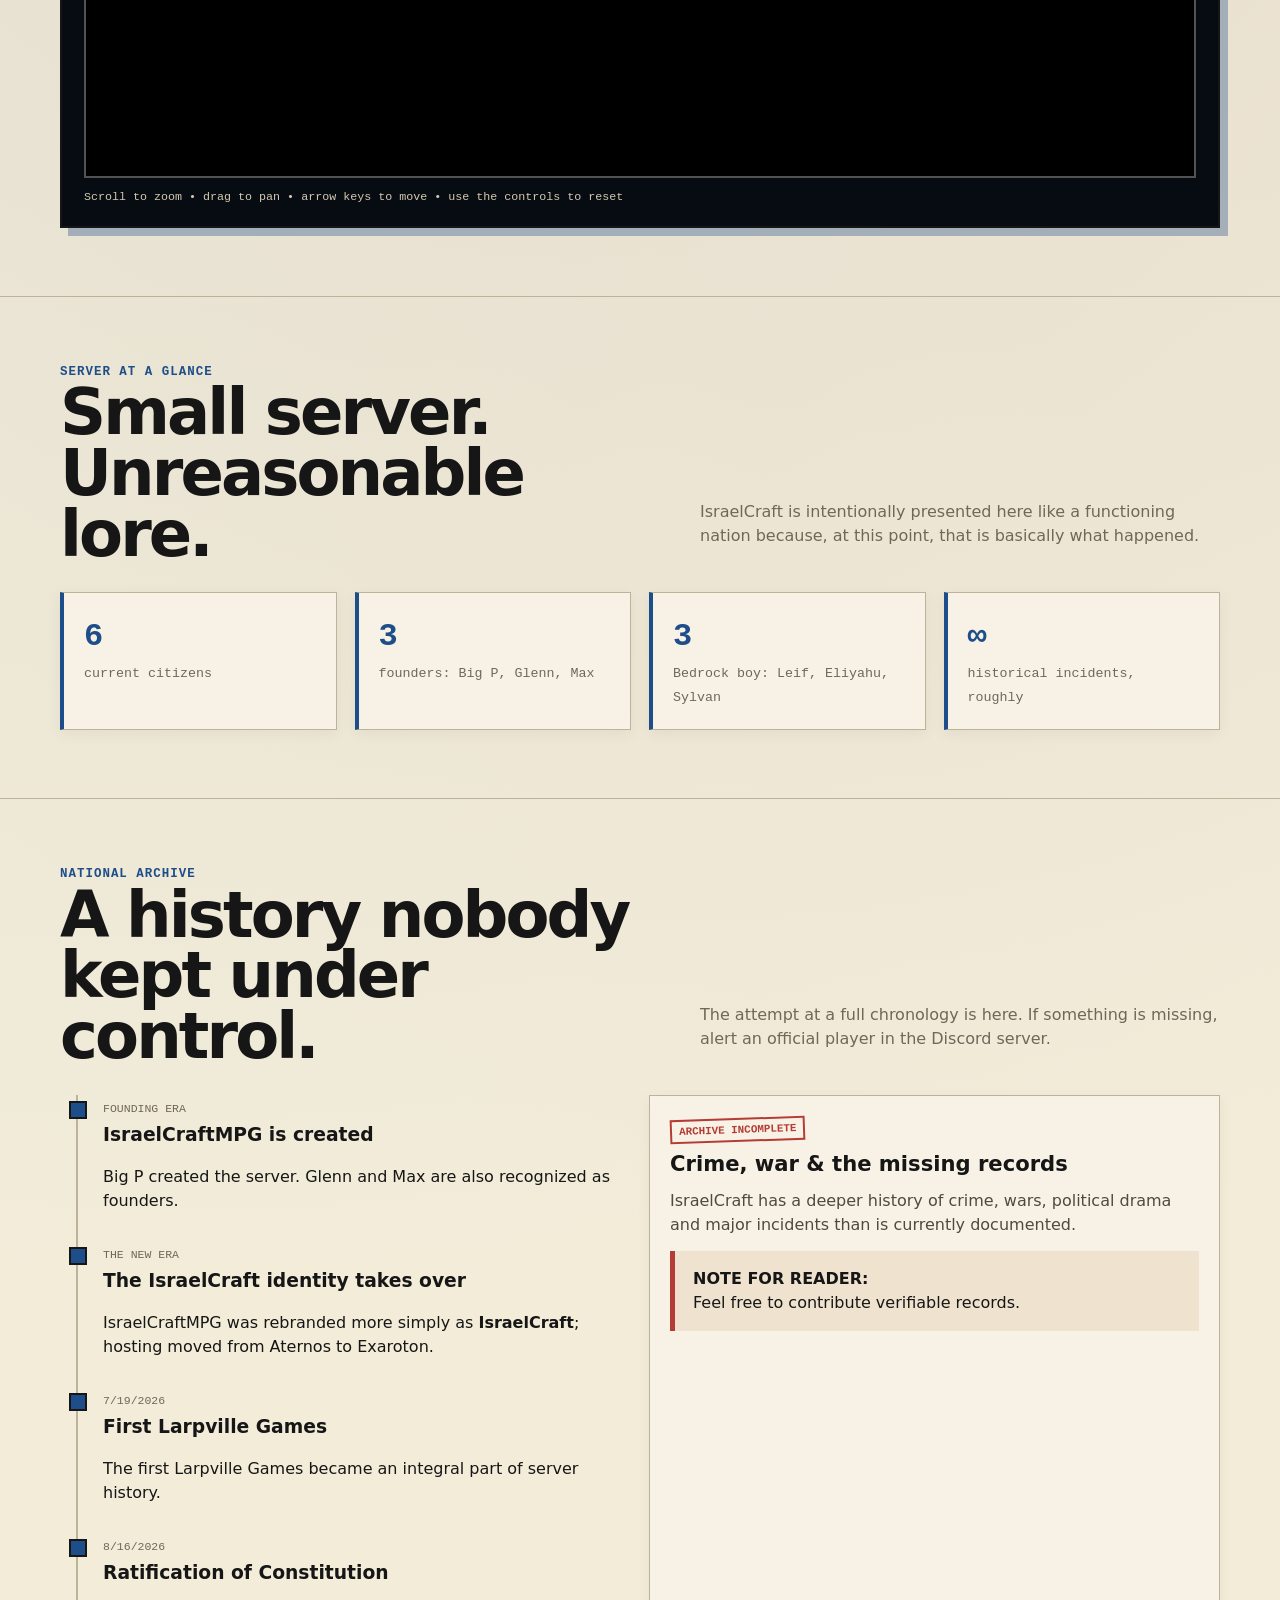
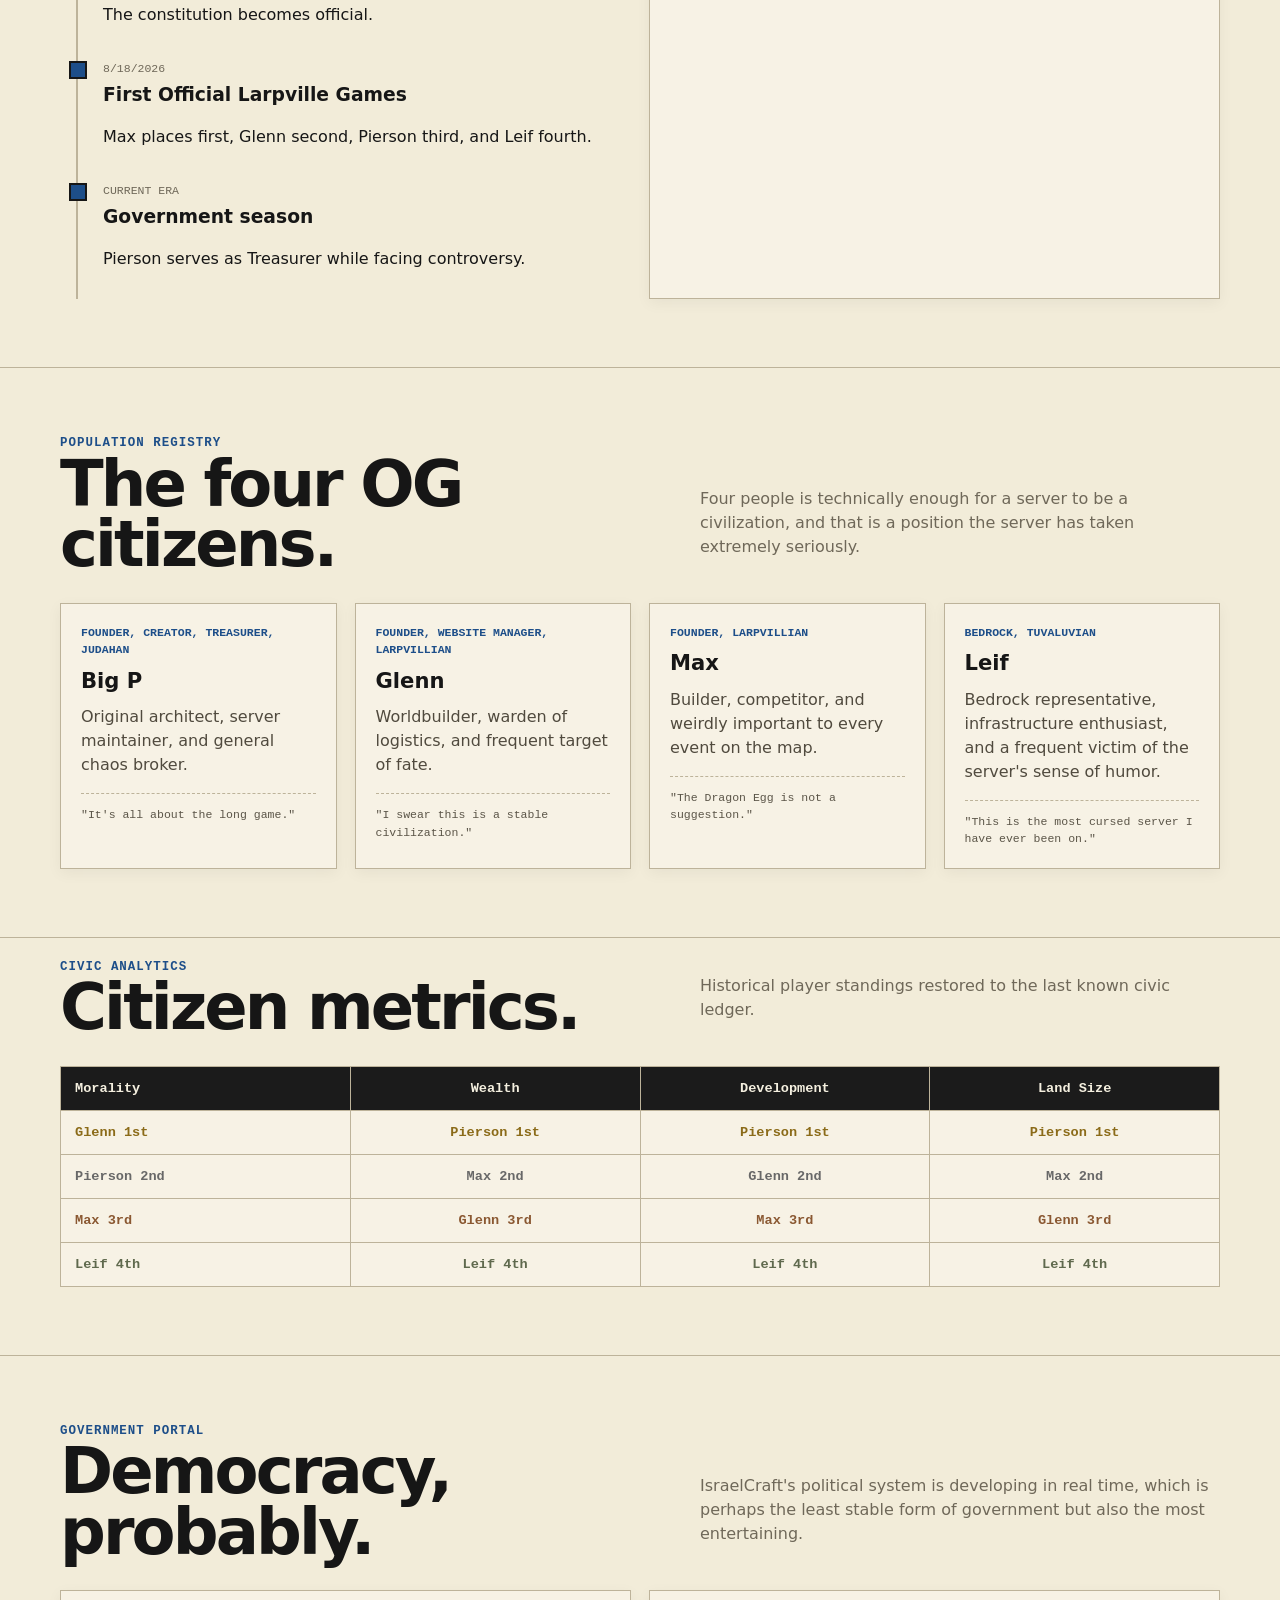
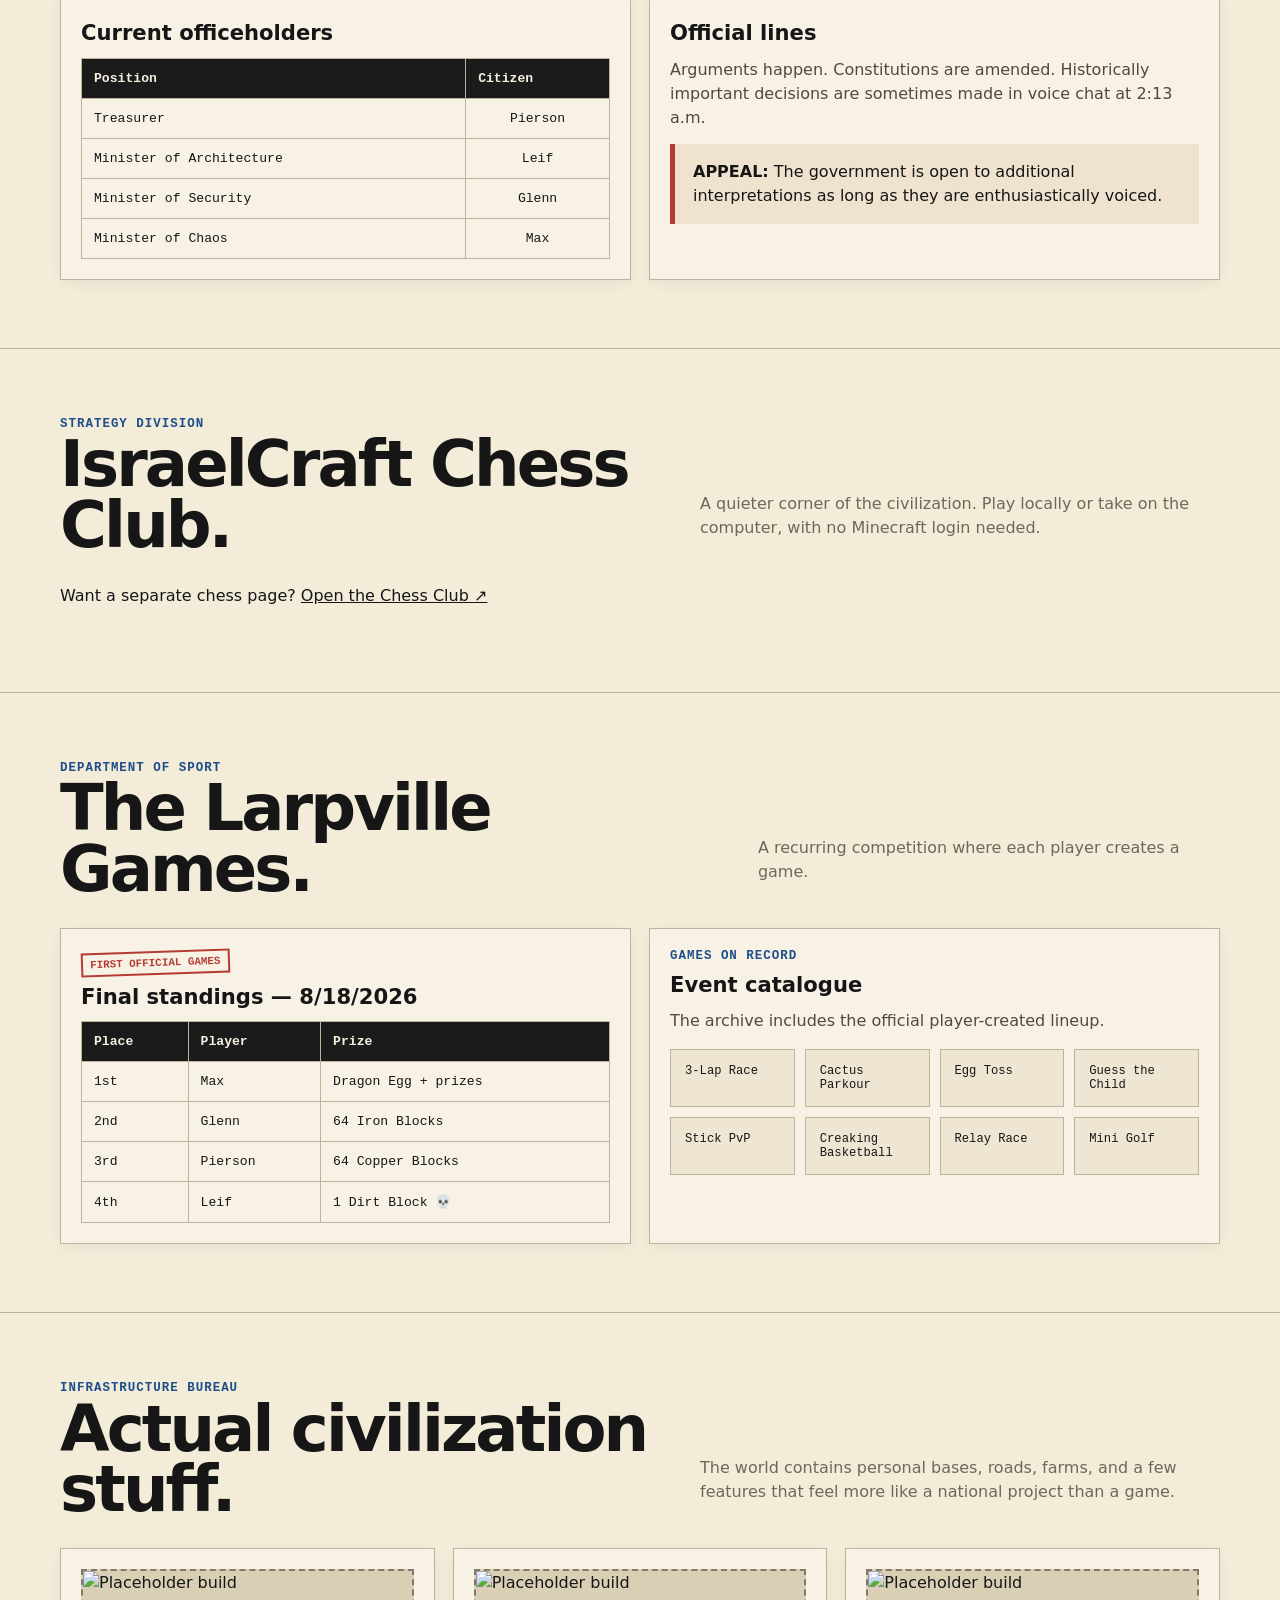
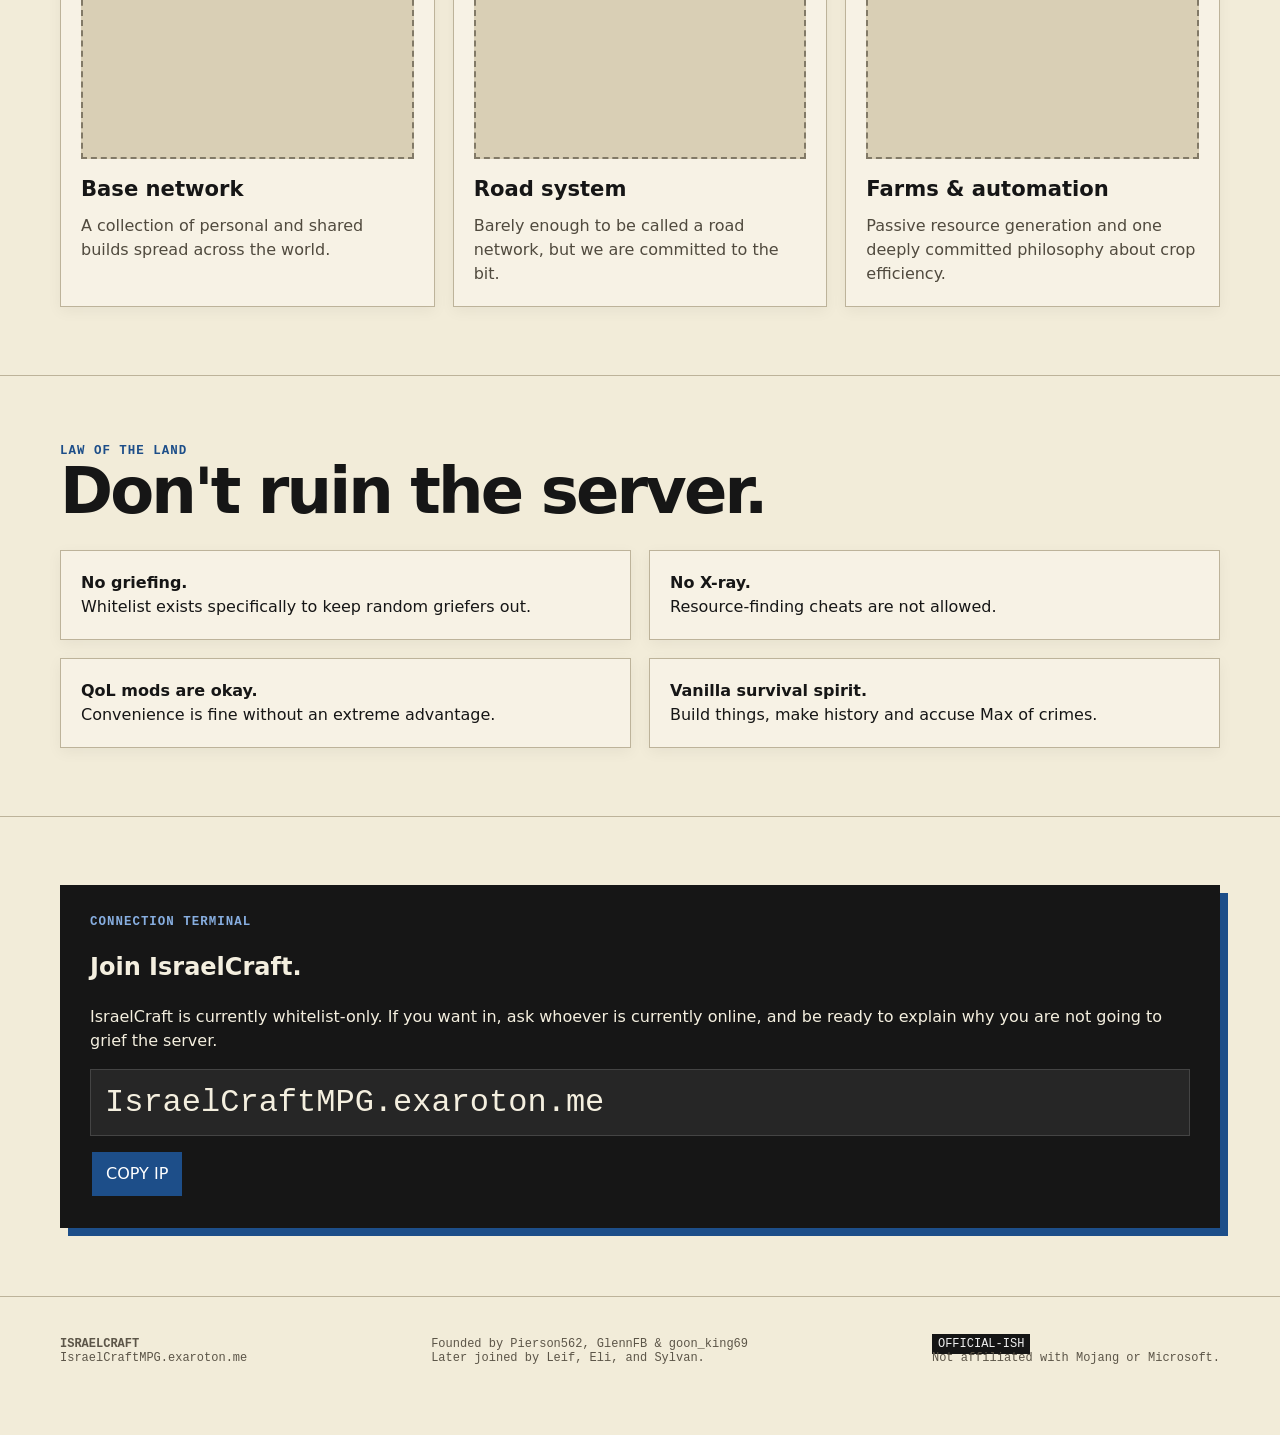
==== commit 60808e41: "Simplify chess section on home page" ====
--- a/index.html
+++ b/index.html
@@ -262,16 +262,13 @@
         <div class="wrap">
           <div class="section-head">
             <div>
-              <div class="eyebrow">
-                Strategy division
-              </div>
+              <div class="eyebrow">Strategy division</div>
               <h2>IsraelCraft Chess Club.</h2>
             </div>
-            <p>Take a break from the server politics. Play a friend locally or challenge the built-in bot — no Minecraft login needed. (Make sure to press new game if a setting is changed)</p>
-          </div>
-          <div id="ic-chess-root">
-          </div>
-          <p style="margin-top:18px;color:var(--muted);font:.76rem var(--pixel)">LOCAL PLAY + BOT MODE • <a href="public/games/chess/">OPEN STANDALONE CHESS PAGE ↗</a></p>
+            <p>A quieter corner of the civilization. Play locally or take on the computer, with no Minecraft login needed.</p>
+          </div>
+          <div id="ic-chess-root"></div>
+          <p class="ic-chess-standalone">Want a separate chess page? <a href="public/games/chess/">Open the Chess Club ↗</a></p>
         </div>
       </section>
       <section id="games">
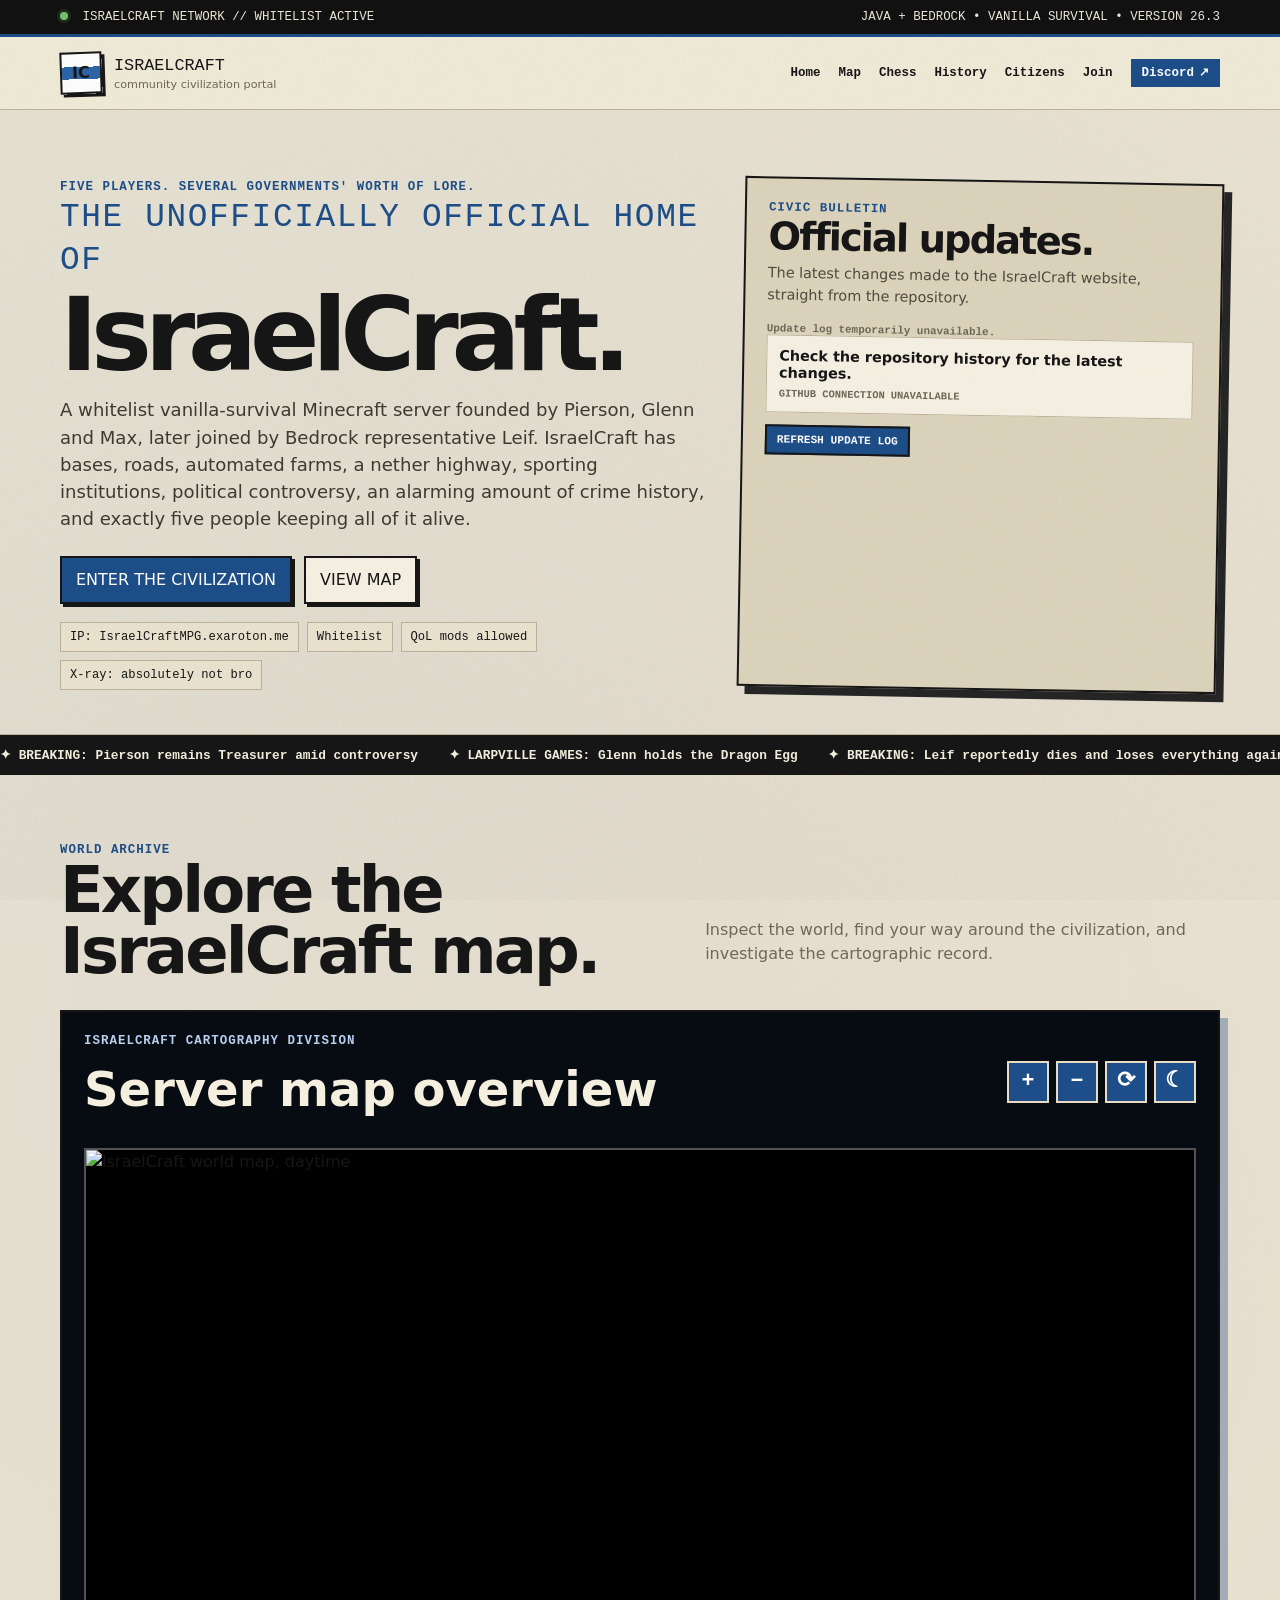
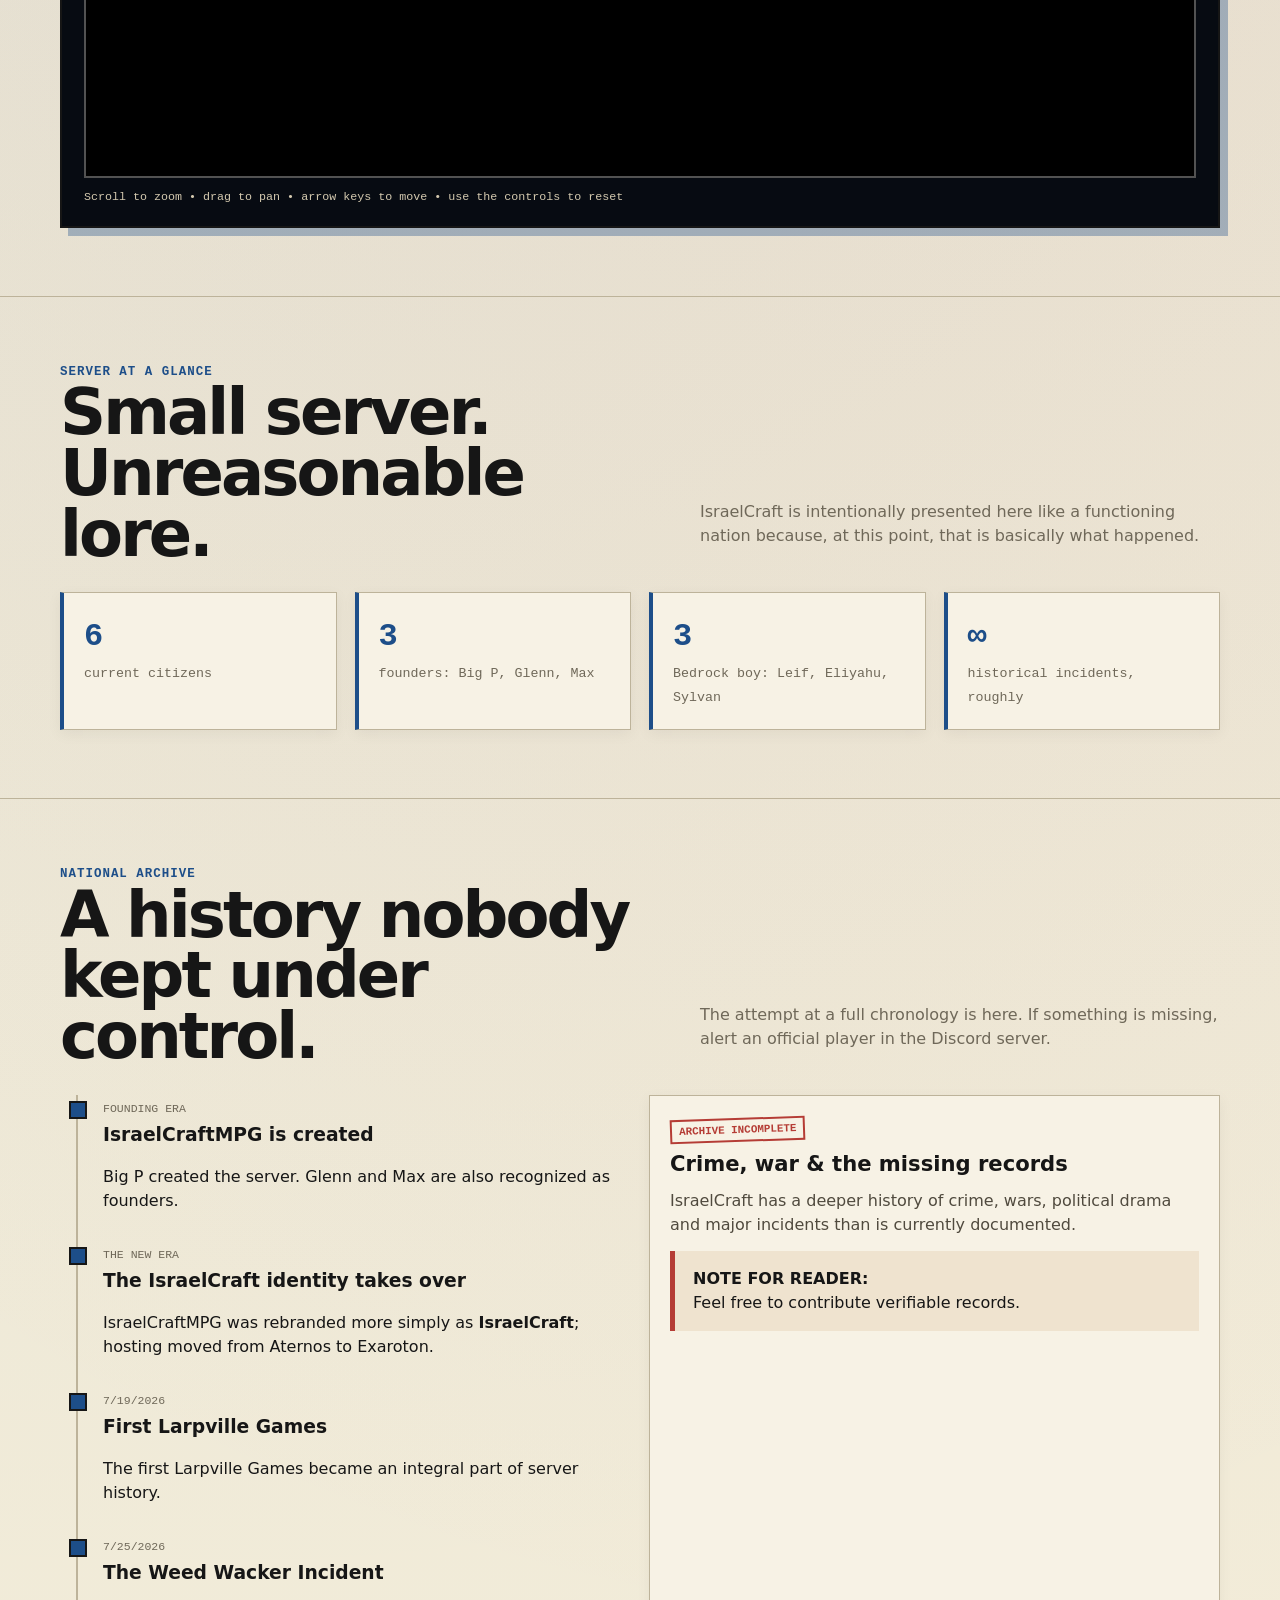
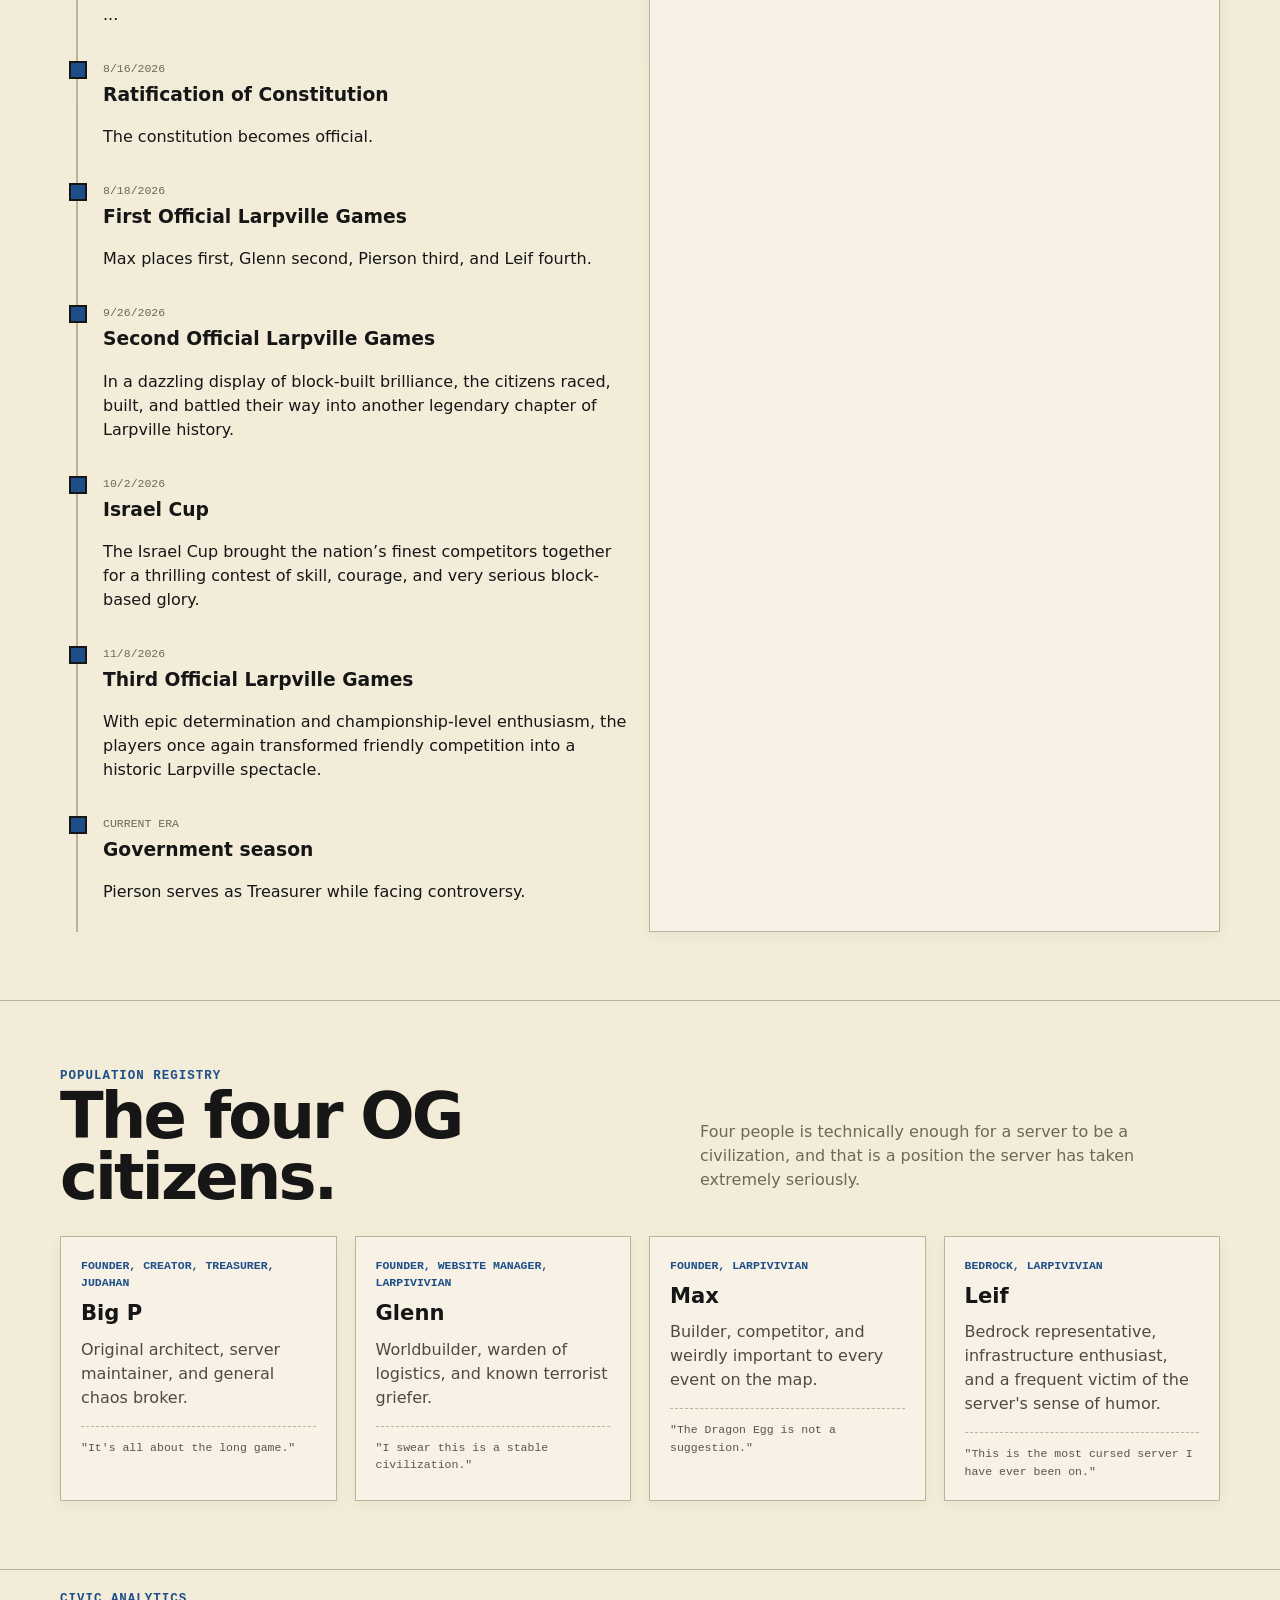
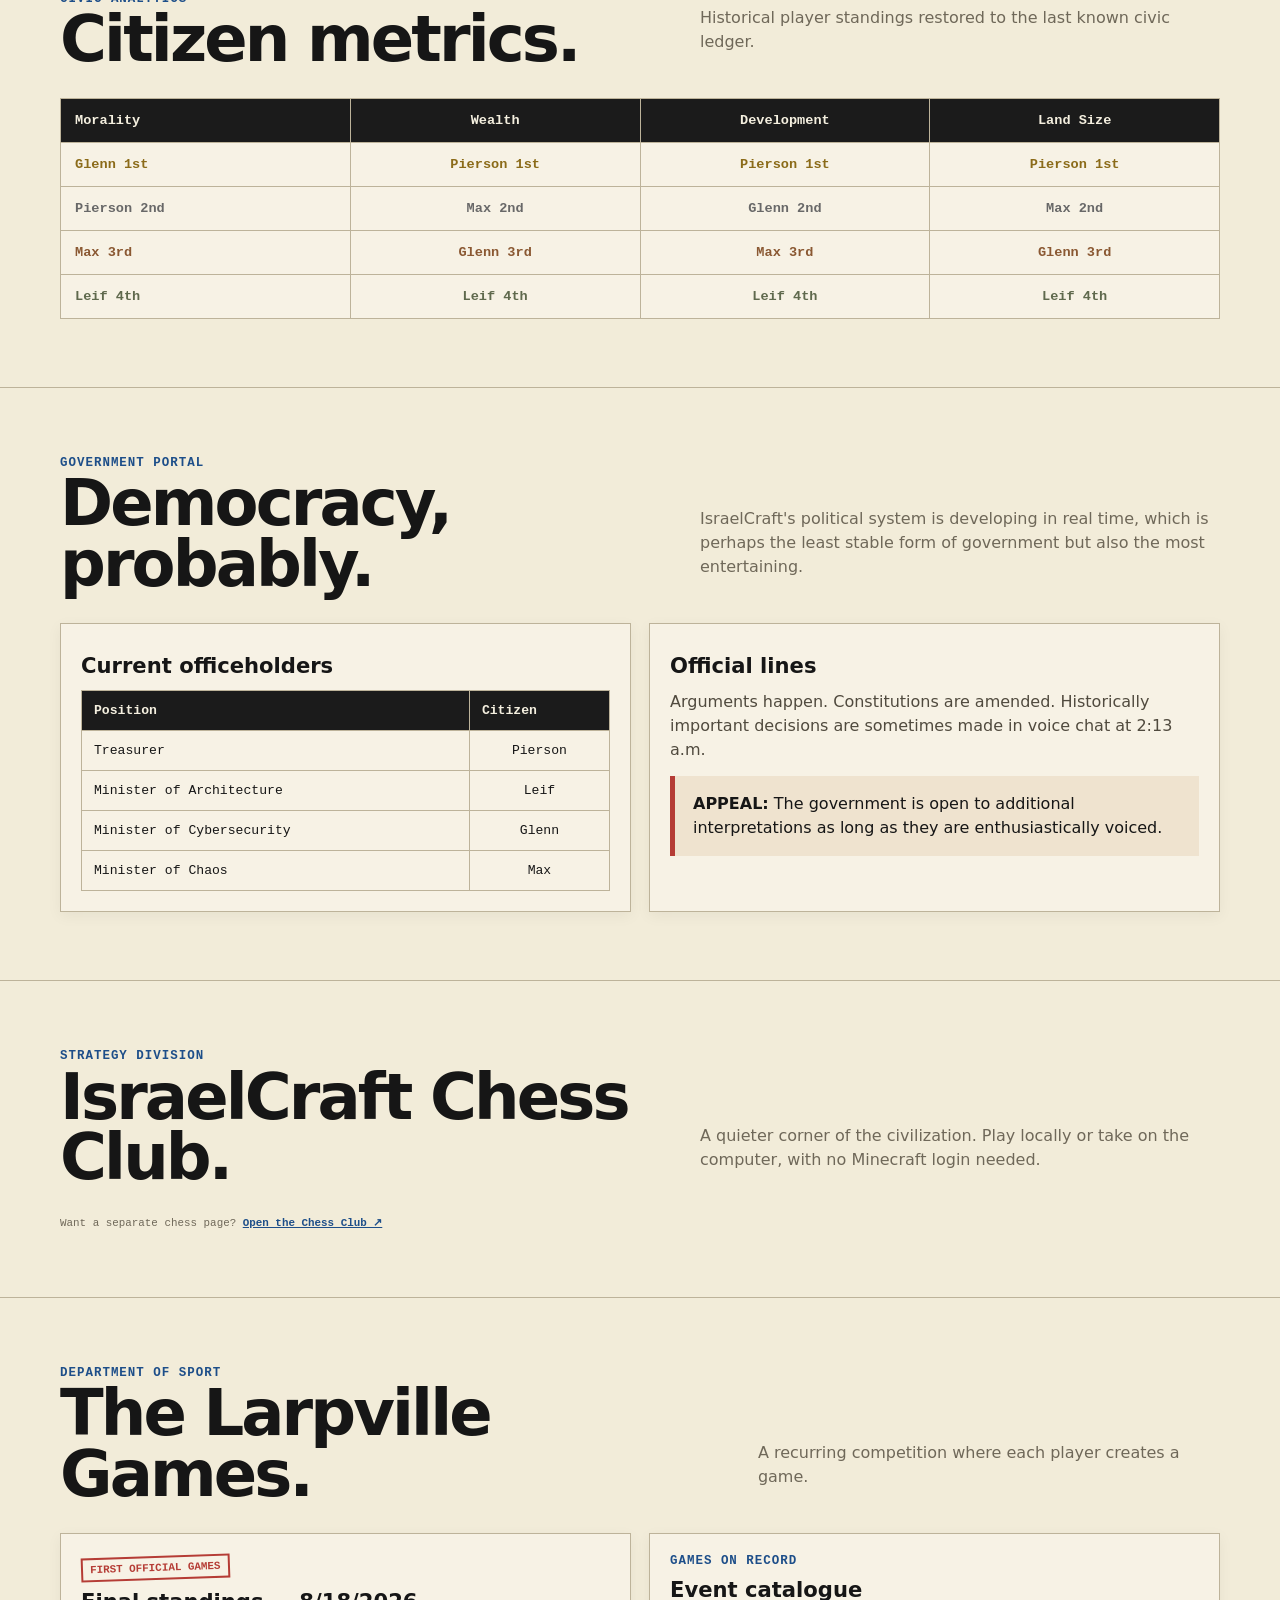
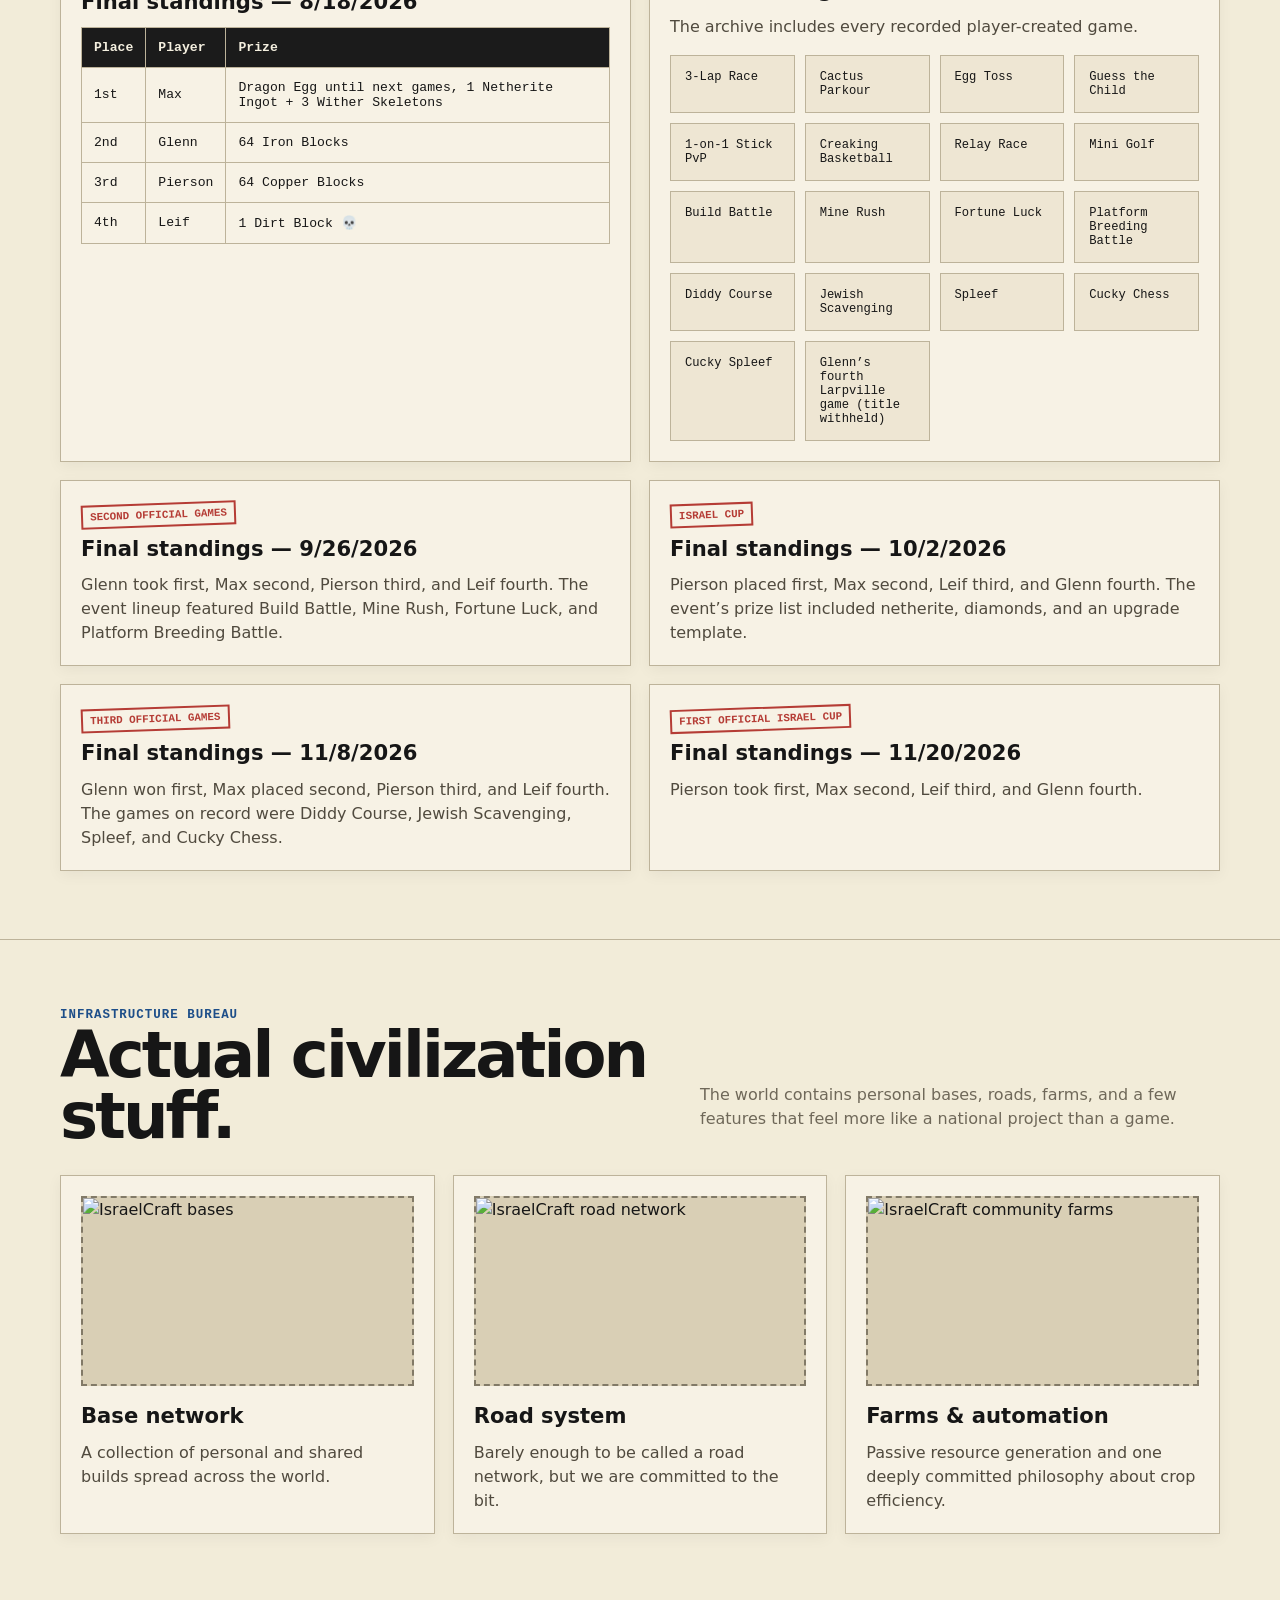
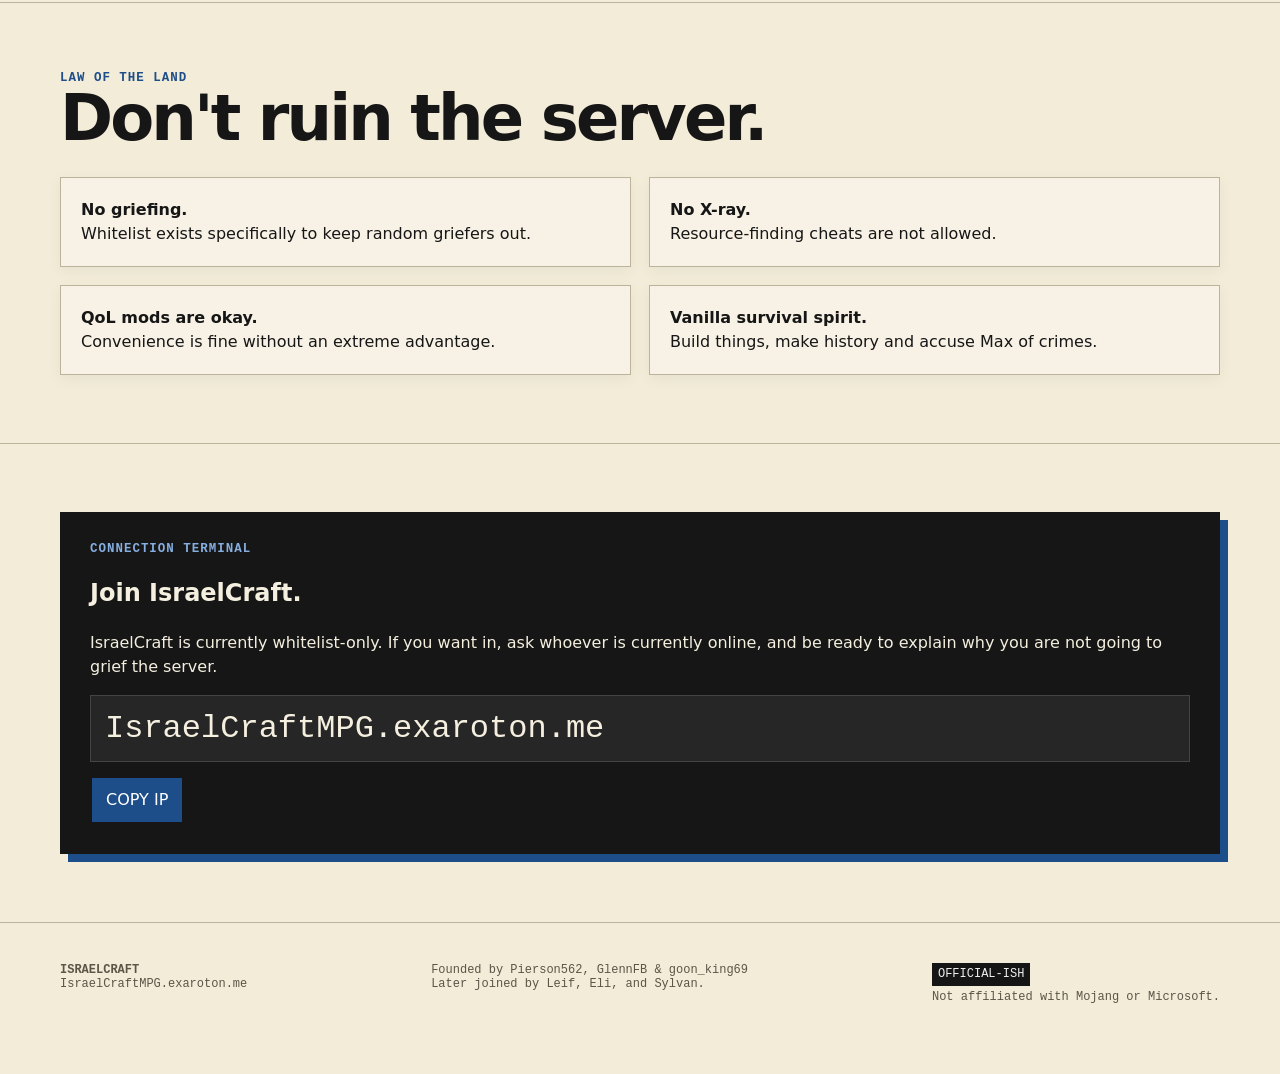
==== commit caa8f3fa: "Update site history, sports, and requested layout fixes" ====
--- a/index.html
+++ b/index.html
@@ -8,7 +8,7 @@
 <meta name="description" content="The official community hub for IsraelCraft, a small vanilla survival Minecraft civilization.">
 <style>
 :root{--ink:#161616;--paper:#f2ecd9;--blue:#1d4e89;--blue2:#356fba;--red:#b53c35;--muted:#6f6859;--line:#bdb39a;--card:#f7f2e5;--pixel:"Courier New",ui-monospace,monospace;--sans:Inter,ui-sans-serif,system-ui,-apple-system,"Segoe UI",sans-serif}
-*{box-sizing:border-box}html{scroll-behavior:smooth}body{margin:0;color:var(--ink);background:radial-gradient(circle at 15% 10%,rgba(29,78,137,.07),transparent 30%),radial-gradient(circle at 80% 15%,rgba(181,60,53,.05),transparent 25%),var(--paper);font-family:var(--sans);line-height:1.5;overflow-x:hidden}body:before{content:"";position:fixed;inset:0;pointer-events:none;opacity:.12;background-image:url("data:image/svg+xml,%3Csvg xmlns='http://www.w3.org/2000/svg' width='90' height='90'%3E%3Cfilter id='n'%3E%3CfeTurbulence type='fractalNoise' baseFrequency='.9' numOctaves='4'/%3E%3C/filter%3E%3Crect width='100%25' height='100%25' filter='url(%23n)'/%3E%3C/svg%3E");mix-blend-mode:multiply;z-index:999}.wrap{width:min(1160px,calc(100% - 32px));margin:auto}a{color:inherit}.eyebrow{font:800 .78rem var(--pixel);letter-spacing:.08em;text-transform:uppercase;color:var(--blue)}.topbar{background:#111;color:#eee8d8;border-bottom:3px solid var(--blue);font:.78rem var(--pixel)}.topbar .wrap{min-height:34px;display:flex;align-items:center;justify-content:space-between;gap:14px;flex-wrap:wrap}.blink,.status-dot{display:inline-block;width:8px;height:8px;border-radius:50%;background:#72c46f;box-shadow:0 0 0 3px rgba(114,196,111,.15);margin-right:7px}header{position:sticky;top:0;z-index:20;background:rgba(242,236,217,.94);border-bottom:1px solid var(--line);backdrop-filter:blur(7px)}nav{display:flex;align-items:center;justify-content:space-between;min-height:72px;gap:20px}.brand{display:flex;align-items:center;gap:12px;text-decoration:none}.brand-mark{width:42px;height:42px;border:2px solid var(--ink);display:grid;place-items:center;font-weight:900;background:linear-gradient(#fff 0 34%,#2d65a8 34% 66%,#fff 66%);box-shadow:3px 3px 0 var(--ink);transform:rotate(-2deg)}.brand strong{font:1.05rem var(--pixel)}.brand small{display:block;color:var(--muted);font-size:.7rem}.navlinks{display:flex;gap:18px;align-items:center;flex-wrap:wrap}.navlinks a{text-decoration:none;font:700 .78rem var(--pixel)}.navlinks a:hover{color:var(--blue)}.btn{border:2px solid var(--ink);padding:10px 14px;background:var(--card);box-shadow:3px 3px 0 var(--ink);text-decoration:none;font:800 var(--pixel);display:inline-block;cursor:pointer}.btn:hover{transform:translate(2px,2px);box-shadow:1px 1px 0 var(--ink)}.btn.primary{background:var(--blue);color:#fff}.hero{padding:70px 0 44px}.hero-grid{display:grid;grid-template-columns:1fr;gap:34px}.hero h1{margin:.2rem 0 1rem;font-size:clamp(3.2rem,8vw,7.2rem);line-height:.84;letter-spacing:-.07em}.hero h1 span{display:block;color:var(--blue);font: .32em/1.3 var(--pixel);letter-spacing:.05em;text-transform:uppercase;margin-bottom:10px}.hero-copy{font-size:1.13rem;max-width:720px;color:#3f3a31}.hero-actions{display:flex;gap:12px;flex-wrap:wrap;margin-top:24px}.server-strip{display:flex;flex-wrap:wrap;gap:8px;margin-top:18px;font:.76rem var(--pixel)}.chip{border:1px solid var(--line);background:#ebe4d0;padding:7px 9px}.ticker{border-block:2px solid var(--ink);background:#161616;color:#f5f0df;overflow:hidden;white-space:nowrap}.ticker-track{display:inline-block;padding:10px 0;animation:scroll 34s linear infinite;font:800 .8rem var(--pixel)}@keyframes scroll{to{transform:translateX(-50%)}}section{padding:68px 0;border-bottom:1px solid var(--line)}.section-head{display:flex;align-items:end;justify-content:space-between;gap:20px;margin-bottom:28px}.section-head h2{margin:.2rem 0 0;font-size:clamp(2rem,5vw,4.6rem);line-height:.95;letter-spacing:-.045em}.section-head p{max-width:520px;color:var(--muted)}.grid{display:grid;gap:18px}.grid.two{grid-template-columns:repeat(2,1fr)}.grid.three{grid-template-columns:repeat(3,1fr)}.grid.four{grid-template-columns:repeat(4,1fr)}.card{border:1px solid var(--line);background:var(--card);padding:20px;box-shadow:0 4px 14px rgba(0,0,0,.05)}.card h3{margin:6px 0 9px;font-size:1.32rem}.card p{margin:0;color:#504a3e}.stat{font-family:var(--pixel);border-left:4px solid var(--blue)}.stat b{font-size:2rem;display:block;color:var(--blue)}.stat small{color:var(--muted)}.timeline{position:relative;margin-left:9px}.timeline:before{content:"";position:absolute;left:7px;top:0;bottom:0;width:2px;background:var(--line)}.event{position:relative;padding-left:34px;margin:0 0 28px}.event:before{content:"";position:absolute;left:0;top:6px;width:14px;height:14px;background:var(--blue);border:2px solid var(--ink)}.event time,.role,.quote{font-family:var(--pixel);font-size:.72rem;color:var(--muted)}.event h3{margin:2px 0 6px}.player{min-height:230px}.role{color:var(--blue);font-weight:800;text-transform:uppercase}.quote{border-top:1px dashed var(--line);margin-top:16px;padding-top:12px;color:#5b5548}.danger-tape{background:repeating-linear-gradient(135deg,#121212,#121212 12px,#c8a73d 12px,#c8a73d 24px);height:12px;margin:-20px -20px 18px}.notice{border-left:5px solid var(--red);padding:16px 18px;background:#efe3cf;margin-top:14px}.stamp{display:inline-block;font:900 .68rem var(--pixel);border:2px solid var(--red);padding:4px 7px;transform:rotate(-2deg);color:var(--red);text-transform:uppercase}.stats-table,.scoreboard{width:100%;border-collapse:collapse;background:var(--card);font:.82rem var(--pixel)}.stats-table th,.stats-table td,.scoreboard th,.scoreboard td{border:1px solid var(--line);padding:12px;text-align:left}.stats-table th,.scoreboard th{background:#1b1b1b;color:#f4efdf}.stats-table td:not(:first-child){text-align:center}.rank-1{color:#8b6b19;font-weight:900}.rank-2{color:#686868;font-weight:800}.rank-3{color:#8a5832;font-weight:800}.rank-4{color:#5b5548;font-weight:800}.games-list{display:grid;grid-template-columns:repeat(4,1fr);gap:10px;margin-top:16px}.game{border:1px solid var(--line);padding:14px;background:#eee6d3;font:.76rem var(--pixel)}.image-slot{height:190px;min-height:190px;width:100%;overflow:hidden;margin-bottom:14px;border:2px dashed #827a67;background:#d9cfb5}.image-slot img{display:block;width:100%;height:100%;max-width:100%;object-fit:cover;object-position:center;border:0}.join-box{border:2px solid var(--ink);background:#161616;color:#f4efdf;padding:28px;box-shadow:8px 8px 0 var(--blue)}.ip{font:clamp(1.1rem,3vw,2rem) var(--pixel);overflow-wrap:anywhere;background:#262626;border:1px solid #444;padding:14px;margin:14px 0}footer{padding:40px 0 70px;font:.75rem var(--pixel);color:#5c5548}footer .wrap{display:flex;justify-content:space-between;gap:20px;flex-wrap:wrap}.classified{background:#151515;color:#eee;padding:3px 6px}.map-card{padding:22px;background:#070b12;border:2px solid var(--ink);box-shadow:8px 8px 0 rgba(29,78,137,.35);border-radius:0}.map-card-header{display:flex;align-items:center;justify-content:space-between;gap:18px;margin-bottom:18px;flex-wrap:wrap}.map-card h2{margin:5px 0;color:#f4efdf;font-size:clamp(1.7rem,4vw,3rem)}.map-controls{display:flex;gap:7px;flex-wrap:wrap;align-items:center}.map-controls button{width:42px;height:42px;min-width:42px;border:2px solid #e8dcc2;background:var(--blue);color:#fff;font:bold 1.35rem var(--pixel);cursor:pointer;display:inline-flex;align-items:center;justify-content:center;padding:0;line-height:1}#mode-toggle span{display:flex;align-items:center;justify-content:center;height:100%;margin-left:3px}#map-container{position:relative;width:100%;height:min(70vh,680px);min-height:360px;overflow:hidden;background:#000;border:2px solid rgba(255,255,255,.32);cursor:grab;touch-action:none}#map-container.is-dragging{cursor:grabbing}.map-image{position:absolute;top:0;left:0;display:block;max-width:none;transform-origin:0 0;pointer-events:none;-webkit-user-drag:none;transition:opacity .45s ease}.map-image-night{opacity:0}#map-container.is-night .map-image{opacity:0}#map-container.is-night .map-image-night{opacity:1}.map-help{margin:12px 0 0;color:#d5cab0;font:.73rem var(--pixel)}@media(max-width:900px){.grid.four{grid-template-columns:repeat(2,1fr)}.grid.three,.grid.two{grid-template-columns:1fr}.games-list{grid-template-columns:repeat(2,1fr)}.navlinks{display:none}}@media(max-width:620px){.games-list{grid-template-columns:1fr}.hero{padding-top:42px}.hero h1{font-size:3.8rem}.stats-table{font-size:.72rem}#map-container{min-height:320px;height:58vh}}
+*{box-sizing:border-box}html{scroll-behavior:smooth}body{margin:0;color:var(--ink);background:radial-gradient(circle at 15% 10%,rgba(29,78,137,.07),transparent 30%),radial-gradient(circle at 80% 15%,rgba(181,60,53,.05),transparent 25%),var(--paper);font-family:var(--sans);line-height:1.5;overflow-x:hidden}body:before{content:"";position:fixed;inset:0;pointer-events:none;opacity:.12;background-image:url("data:image/svg+xml,%3Csvg xmlns='http://www.w3.org/2000/svg' width='90' height='90'%3E%3Cfilter id='n'%3E%3CfeTurbulence type='fractalNoise' baseFrequency='.9' numOctaves='4'/%3E%3C/filter%3E%3Crect width='100%25' height='100%25' filter='url(%23n)'/%3E%3C/svg%3E");mix-blend-mode:multiply;z-index:999}.wrap{width:min(1160px,calc(100% - 32px));margin:auto}a{color:inherit}.eyebrow{font:800 .78rem var(--pixel);letter-spacing:.08em;text-transform:uppercase;color:var(--blue)}.topbar{background:#111;color:#eee8d8;border-bottom:3px solid var(--blue);font:.78rem var(--pixel)}.topbar .wrap{min-height:34px;display:flex;align-items:center;justify-content:space-between;gap:14px;flex-wrap:wrap}.blink,.status-dot{display:inline-block;width:8px;height:8px;border-radius:50%;background:#72c46f;box-shadow:0 0 0 3px rgba(114,196,111,.15);margin-right:7px}header{position:sticky;top:0;z-index:20;background:rgba(242,236,217,.94);border-bottom:1px solid var(--line);backdrop-filter:blur(7px)}nav{display:flex;align-items:center;justify-content:space-between;min-height:72px;gap:20px}.brand{display:flex;align-items:center;gap:12px;text-decoration:none}.brand-mark{width:42px;height:42px;border:2px solid var(--ink);display:grid;place-items:center;font-weight:900;background:linear-gradient(#fff 0 34%,#2d65a8 34% 66%,#fff 66%);box-shadow:3px 3px 0 var(--ink);transform:rotate(-2deg)}.brand strong{font:1.05rem var(--pixel)}.brand small{display:block;color:var(--muted);font-size:.7rem}.navlinks{display:flex;gap:18px;align-items:center;flex-wrap:wrap}.navlinks a{text-decoration:none;font:700 .78rem var(--pixel)}.navlinks a:hover{color:var(--blue)}.navlinks a.discord-link{display:inline-flex;align-items:center;justify-content:center;gap:5px;padding:8px 11px;background:var(--blue);color:#fff;line-height:1}.navlinks a.discord-link:hover{background:var(--blue2);color:#fff}.btn{border:2px solid var(--ink);padding:10px 14px;background:var(--card);box-shadow:3px 3px 0 var(--ink);text-decoration:none;font:800 var(--pixel);display:inline-block;cursor:pointer}.btn:hover{transform:translate(2px,2px);box-shadow:1px 1px 0 var(--ink)}.btn.primary{background:var(--blue);color:#fff}.hero{padding:70px 0 44px}.hero-grid{display:grid;grid-template-columns:1fr;gap:34px}.hero h1{margin:.2rem 0 1rem;font-size:clamp(3.2rem,8vw,7.2rem);line-height:.84;letter-spacing:-.07em}.hero h1 span{display:block;color:var(--blue);font: .32em/1.3 var(--pixel);letter-spacing:.05em;text-transform:uppercase;margin-bottom:10px}.hero-copy{font-size:1.13rem;max-width:720px;color:#3f3a31}.hero-actions{display:flex;gap:12px;flex-wrap:wrap;margin-top:24px}.server-strip{display:flex;flex-wrap:wrap;gap:8px;margin-top:18px;font:.76rem var(--pixel)}.chip{border:1px solid var(--line);background:#ebe4d0;padding:7px 9px}.ticker{border-block:2px solid var(--ink);background:#161616;color:#f5f0df;overflow:hidden;white-space:nowrap}.ticker-track{display:inline-block;padding:10px 0;animation:scroll 34s linear infinite;font:800 .8rem var(--pixel)}@keyframes scroll{to{transform:translateX(-50%)}}section{padding:68px 0;border-bottom:1px solid var(--line)}.section-head{display:flex;align-items:end;justify-content:space-between;gap:20px;margin-bottom:28px}.section-head h2{margin:.2rem 0 0;font-size:clamp(2rem,5vw,4.6rem);line-height:.95;letter-spacing:-.045em}.section-head p{max-width:520px;color:var(--muted)}.grid{display:grid;gap:18px}.grid.two{grid-template-columns:repeat(2,1fr)}.grid.three{grid-template-columns:repeat(3,1fr)}.grid.four{grid-template-columns:repeat(4,1fr)}.card{border:1px solid var(--line);background:var(--card);padding:20px;box-shadow:0 4px 14px rgba(0,0,0,.05)}.card h3{margin:6px 0 9px;font-size:1.32rem}.card p{margin:0;color:#504a3e}.stat{font-family:var(--pixel);border-left:4px solid var(--blue)}.stat b{font-size:2rem;display:block;color:var(--blue)}.stat small{color:var(--muted)}.timeline{position:relative;margin-left:9px}.timeline:before{content:"";position:absolute;left:7px;top:0;bottom:0;width:2px;background:var(--line)}.event{position:relative;padding-left:34px;margin:0 0 28px}.event:before{content:"";position:absolute;left:0;top:6px;width:14px;height:14px;background:var(--blue);border:2px solid var(--ink)}.event time,.role,.quote{font-family:var(--pixel);font-size:.72rem;color:var(--muted)}.event h3{margin:2px 0 6px}.player{min-height:230px}.role{color:var(--blue);font-weight:800;text-transform:uppercase}.quote{border-top:1px dashed var(--line);margin-top:16px;padding-top:12px;color:#5b5548}.danger-tape{background:repeating-linear-gradient(135deg,#121212,#121212 12px,#c8a73d 12px,#c8a73d 24px);height:12px;margin:-20px -20px 18px}.notice{border-left:5px solid var(--red);padding:16px 18px;background:#efe3cf;margin-top:14px}.stamp{display:inline-block;font:900 .68rem var(--pixel);border:2px solid var(--red);padding:4px 7px;transform:rotate(-2deg);color:var(--red);text-transform:uppercase}.stats-table,.scoreboard{width:100%;border-collapse:collapse;background:var(--card);font:.82rem var(--pixel)}.stats-table th,.stats-table td,.scoreboard th,.scoreboard td{border:1px solid var(--line);padding:12px;text-align:left}.stats-table th,.scoreboard th{background:#1b1b1b;color:#f4efdf}.stats-table td:not(:first-child){text-align:center}.rank-1{color:#8b6b19;font-weight:900}.rank-2{color:#686868;font-weight:800}.rank-3{color:#8a5832;font-weight:800}.rank-4{color:#5b5548;font-weight:800}.games-list{display:grid;grid-template-columns:repeat(4,1fr);gap:10px;margin-top:16px}.game{border:1px solid var(--line);padding:14px;background:#eee6d3;font:.76rem var(--pixel)}.image-slot{height:190px;min-height:190px;width:100%;overflow:hidden;margin-bottom:14px;border:2px dashed #827a67;background:#d9cfb5}.image-slot img{display:block;width:100%;height:100%;max-width:100%;object-fit:cover;object-position:center;border:0}.join-box{border:2px solid var(--ink);background:#161616;color:#f4efdf;padding:28px;box-shadow:8px 8px 0 var(--blue)}.ip{font:clamp(1.1rem,3vw,2rem) var(--pixel);overflow-wrap:anywhere;background:#262626;border:1px solid #444;padding:14px;margin:14px 0}footer{padding:40px 0 70px;font:.75rem var(--pixel);color:#5c5548}footer .wrap{display:flex;justify-content:space-between;gap:20px;flex-wrap:wrap}.classified{display:inline-block;background:#151515;color:#eee;padding:4px 6px;margin-bottom:4px;line-height:1.2}.map-card{padding:22px;background:#070b12;border:2px solid var(--ink);box-shadow:8px 8px 0 rgba(29,78,137,.35);border-radius:0}.map-card-header{display:flex;align-items:center;justify-content:space-between;gap:18px;margin-bottom:18px;flex-wrap:wrap}.map-card h2{margin:5px 0;color:#f4efdf;font-size:clamp(1.7rem,4vw,3rem)}.map-controls{display:flex;gap:7px;flex-wrap:wrap;align-items:center}.map-controls button{width:42px;height:42px;min-width:42px;border:2px solid #e8dcc2;background:var(--blue);color:#fff;font:bold 1.35rem var(--pixel);cursor:pointer;display:inline-flex;align-items:center;justify-content:center;padding:0;line-height:1}#mode-toggle span{display:flex;align-items:center;justify-content:center;height:100%;margin-left:3px}#map-container{position:relative;width:100%;height:min(70vh,680px);min-height:360px;overflow:hidden;background:#000;border:2px solid rgba(255,255,255,.32);cursor:grab;touch-action:none}#map-container.is-dragging{cursor:grabbing}.map-image{position:absolute;top:0;left:0;display:block;max-width:none;transform-origin:0 0;pointer-events:none;-webkit-user-drag:none;transition:opacity .14s ease}.map-image-night{opacity:0}#map-container.is-night .map-image{opacity:0}#map-container.is-night .map-image-night{opacity:1}.map-help{margin:12px 0 0;color:#d5cab0;font:.73rem var(--pixel)}@media(max-width:900px){.grid.four{grid-template-columns:repeat(2,1fr)}.grid.three,.grid.two{grid-template-columns:1fr}.games-list{grid-template-columns:repeat(2,1fr)}.navlinks{display:none}}@media(max-width:620px){.games-list{grid-template-columns:1fr}.hero{padding-top:42px}.hero h1{font-size:3.8rem}.stats-table{font-size:.72rem}#map-container{min-height:320px;height:58vh}}
 </style>
   </head>
   <body>
@@ -34,7 +34,7 @@
           </div>
           </a>
           <div class="navlinks">
-            <a href="#home">Home</a><a href="#map">Map</a><a href="#chess">Chess</a><a href="#history">History</a><a href="#people">Citizens</a><a href="#join">Join</a><a href="https://discord.gg/fUkshKDKEz" target="_blank" rel="noopener">Discord ↗</a>
+            <a href="#home">Home</a><a href="#map">Map</a><a href="#chess">Chess</a><a href="#history">History</a><a href="#people">Citizens</a><a href="#join">Join</a><a class="discord-link" href="https://discord.gg/fUkshKDKEz" target="_blank" rel="noopener"><span>Discord</span><span aria-hidden="true">↗</span></a>
           </div>
         </nav>
       </div>
@@ -141,10 +141,22 @@
                 <time>7/19/2026</time><h3>First Larpville Games</h3><p>The first Larpville Games became an integral part of server history.</p>
               </div>
               <div class="event">
+                <time>7/25/2026</time><h3>The Weed Wacker Incident</h3><p>...</p>
+              </div>
+              <div class="event">
                 <time>8/16/2026</time><h3>Ratification of Constitution</h3><p>The constitution becomes official.</p>
               </div>
               <div class="event">
                 <time>8/18/2026</time><h3>First Official Larpville Games</h3><p>Max places first, Glenn second, Pierson third, and Leif fourth.</p>
+              </div>
+              <div class="event">
+                <time>9/26/2026</time><h3>Second Official Larpville Games</h3><p>In a dazzling display of block-built brilliance, the citizens raced, built, and battled their way into another legendary chapter of Larpville history.</p>
+              </div>
+              <div class="event">
+                <time>10/2/2026</time><h3>Israel Cup</h3><p>The Israel Cup brought the nation’s finest competitors together for a thrilling contest of skill, courage, and very serious block-based glory.</p>
+              </div>
+              <div class="event">
+                <time>11/8/2026</time><h3>Third Official Larpville Games</h3><p>With epic determination and championship-level enthusiasm, the players once again transformed friendly competition into a historic Larpville spectacle.</p>
               </div>
               <div class="event">
                 <time>CURRENT ERA</time><h3>Government season</h3><p>Pierson serves as Treasurer while facing controversy.</p>
@@ -185,16 +197,16 @@
             </div>
             <div class="card player">
               <div class="role">
-                Founder, Website Manager, Larpvillian
-              </div>
-              <h3>Glenn</h3><p>Worldbuilder, warden of logistics, and frequent target of fate.</p>
+                Founder, Website Manager, Larpivivian
+              </div>
+              <h3>Glenn</h3><p>Worldbuilder, warden of logistics, and known terrorist griefer.</p>
               <div class="quote">
                 "I swear this is a stable civilization."
               </div>
             </div>
             <div class="card player">
               <div class="role">
-                Founder, Larpvillian
+                Founder, Larpivivian
               </div>
               <h3>Max</h3><p>Builder, competitor, and weirdly important to every event on the map.</p>
               <div class="quote">
@@ -203,7 +215,7 @@
             </div>
             <div class="card player">
               <div class="role">
-                Bedrock, Tuvaluvian
+                Bedrock, Larpivivian
               </div>
               <h3>Leif</h3><p>Bedrock representative, infrastructure enthusiast, and a frequent victim of the server's sense of humor.</p>
               <div class="quote">
@@ -241,7 +253,7 @@
                     <td>Minister of Architecture</td><td>Leif</td>
                   </tr>
                   <tr>
-                    <td>Minister of Security</td><td>Glenn</td>
+                    <td>Minister of Cybersecurity</td><td>Glenn</td>
                   </tr>
                   <tr>
                     <td>Minister of Chaos</td><td>Max</td>
@@ -293,7 +305,7 @@
                 </thead>
                 <tbody>
                   <tr>
-                    <td>1st</td><td>Max</td><td>Dragon Egg + prizes</td>
+                    <td>1st</td><td>Max</td><td>Dragon Egg until next games, 1 Netherite Ingot + 3 Wither Skeletons</td>
                   </tr>
                   <tr>
                     <td>2nd</td><td>Glenn</td><td>64 Iron Blocks</td>
@@ -311,7 +323,7 @@
               <div class="eyebrow">
                 Games on record
               </div>
-              <h3>Event catalogue</h3><p>The archive includes the official player-created lineup.</p>
+              <h3>Event catalogue</h3><p>The archive includes every recorded player-created game.</p>
               <div class="games-list">
                 <div class="game">
                   3-Lap Race
@@ -326,7 +338,7 @@
                   Guess the Child
                 </div>
                 <div class="game">
-                  Stick PvP
+                  1-on-1 Stick PvP
                 </div>
                 <div class="game">
                   Creaking Basketball
@@ -337,7 +349,39 @@
                 <div class="game">
                   Mini Golf
                 </div>
-              </div>
+                <div class="game">Build Battle</div>
+                <div class="game">Mine Rush</div>
+                <div class="game">Fortune Luck</div>
+                <div class="game">Platform Breeding Battle</div>
+                <div class="game">Diddy Course</div>
+                <div class="game">Jewish Scavenging</div>
+                <div class="game">Spleef</div>
+                <div class="game">Cucky Chess</div>
+                <div class="game">Cucky Spleef</div>
+                <div class="game">Glenn’s fourth Larpville game (title withheld)</div>
+              </div>
+            </div>
+          </div>
+          <div class="grid two" style="margin-top:18px">
+            <div class="card">
+              <span class="stamp">Second official games</span>
+              <h3>Final standings — 9/26/2026</h3>
+              <p>Glenn took first, Max second, Pierson third, and Leif fourth. The event lineup featured Build Battle, Mine Rush, Fortune Luck, and Platform Breeding Battle.</p>
+            </div>
+            <div class="card">
+              <span class="stamp">Israel Cup</span>
+              <h3>Final standings — 10/2/2026</h3>
+              <p>Pierson placed first, Max second, Leif third, and Glenn fourth. The event’s prize list included netherite, diamonds, and an upgrade template.</p>
+            </div>
+            <div class="card">
+              <span class="stamp">Third official games</span>
+              <h3>Final standings — 11/8/2026</h3>
+              <p>Glenn won first, Max placed second, Pierson third, and Leif fourth. The games on record were Diddy Course, Jewish Scavenging, Spleef, and Cucky Chess.</p>
+            </div>
+            <div class="card">
+              <span class="stamp">First official Israel Cup</span>
+              <h3>Final standings — 11/20/2026</h3>
+              <p>Pierson took first, Max second, Leif third, and Glenn fourth.</p>
             </div>
           </div>
         </div>
@@ -356,19 +400,19 @@
           <div class="grid three">
             <div class="card">
               <div class="image-slot">
-                <img src="images/placeholder-1.jpg" alt="Placeholder build">
+                <img src="images/bases.jpg" alt="IsraelCraft bases">
               </div>
               <h3>Base network</h3><p>A collection of personal and shared builds spread across the world.</p>
             </div>
             <div class="card">
               <div class="image-slot">
-                <img src="images/placeholder-2.jpg" alt="Placeholder build">
+                <img src="images/nether-highway.jpg" alt="IsraelCraft road network">
               </div>
               <h3>Road system</h3><p>Barely enough to be called a road network, but we are committed to the bit.</p>
             </div>
             <div class="card">
               <div class="image-slot">
-                <img src="images/placeholder-3.jpg" alt="Placeholder build">
+                <img src="images/community-farms.jpg" alt="IsraelCraft community farms">
               </div>
               <h3>Farms & automation</h3><p>Passive resource generation and one deeply committed philosophy about crop efficiency.</p>
             </div>
--- a/public/games/chess/chess.css
+++ b/public/games/chess/chess.css
@@ -0,0 +1,49 @@
+:root{--ic-chess-ink:var(--ink,#161616);--ic-chess-paper:var(--paper,#f2ecd9);--ic-chess-blue:var(--blue,#1d4e89);--ic-chess-muted:var(--muted,#6f6859);--ic-chess-card:var(--card,#f7f2e5);--ic-chess-line:var(--line,#bdb39a);--ic-chess-pixel:var(--pixel,"Courier New",monospace);--ic-chess-sans:var(--sans,system-ui,sans-serif)}
+.ic-chess-page{max-width:1100px;margin:auto;padding:28px 16px;color:var(--ic-chess-ink);font-family:var(--ic-chess-sans)}
+.ic-chess-eyebrow{margin:0 0 8px;color:var(--ic-chess-blue);font:800 .7rem var(--ic-chess-pixel);letter-spacing:.1em}
+.ic-chess-page h1{margin:0 0 22px;font-size:clamp(2.2rem,7vw,4.5rem);line-height:1}
+.ic-chess-page h1 small{display:block;margin-top:6px;color:var(--ic-chess-blue);font:800 .28em var(--ic-chess-pixel);letter-spacing:.1em}
+#ic-chess-root{max-width:1040px;margin:0 auto}
+.ic-chess-shell{display:grid;grid-template-columns:minmax(0,1.5fr) minmax(230px,.7fr);gap:18px;align-items:start}
+.ic-chess-main,.ic-chess-panel,.ic-chess-tools{border:1px solid var(--ic-chess-line);background:var(--ic-chess-card);box-shadow:0 4px 14px #1616160d}
+.ic-chess-main{padding:16px}
+.ic-chess-toolbar{display:flex;align-items:end;gap:10px;flex-wrap:wrap;margin-bottom:14px}
+.ic-chess-control{display:grid;gap:5px;color:var(--ic-chess-muted);font:700 .65rem var(--ic-chess-pixel);text-transform:uppercase;letter-spacing:.04em}
+.ic-chess-control select,.ic-chess-shell button,.ic-chess-tools textarea{font:700 .76rem var(--ic-chess-pixel);color:var(--ic-chess-ink);border:1px solid var(--ic-chess-line);border-radius:0}
+.ic-chess-control select{min-width:120px;padding:9px 10px;background:var(--ic-chess-paper)}
+.ic-chess-shell button{padding:9px 11px;background:var(--ic-chess-paper);cursor:pointer}
+.ic-chess-shell button:hover:not(:disabled){border-color:var(--ic-chess-blue);color:var(--ic-chess-blue)}
+.ic-chess-shell button:focus-visible,.ic-chess-control select:focus-visible,.ic-chess-tools textarea:focus-visible{outline:3px solid #356fba66;outline-offset:2px}
+.ic-chess-shell button:disabled{opacity:.45;cursor:not-allowed}
+.ic-chess-shell .ic-chess-new{margin-left:auto;background:var(--ic-chess-blue);border-color:var(--ic-chess-blue);color:#fff}
+.ic-chess-status{min-height:38px;display:flex;align-items:center;margin-bottom:10px;padding:8px 11px;background:#eee6d3;border-left:3px solid var(--ic-chess-blue);font:700 .76rem var(--ic-chess-pixel)}
+.ic-chess-board{display:grid;grid-template-columns:repeat(8,minmax(0,1fr));width:min(100%,680px);aspect-ratio:1;margin:0 auto;border:2px solid var(--ic-chess-ink)}
+.ic-chess-square{display:grid;place-items:center;position:relative;min-width:0;aspect-ratio:1;border:0!important;padding:0!important;box-shadow:none!important;font:clamp(1.4rem,5.5vw,3.6rem) "Segoe UI Symbol",serif!important;line-height:1}
+.ic-chess-square:focus-visible{z-index:2;outline:3px solid #b53c35!important;outline-offset:-3px}
+.ic-chess-light{background:#e8dcc2!important}
+.ic-chess-dark{background:#66836c!important}
+.ic-chess-selected{box-shadow:inset 0 0 0 4px #d9ad35!important}
+.ic-chess-last{background:#b8b45d!important}
+.ic-chess-legal:after{content:"";width:22%;height:22%;border-radius:50%;background:#16161666}
+.ic-chess-capture:after{content:"";position:absolute;inset:5%;border:4px solid #b53c35aa;border-radius:50%;pointer-events:none}
+.ic-chess-below{display:flex;align-items:center;justify-content:space-between;gap:12px;margin-top:10px}
+.ic-chess-board-hint{color:var(--ic-chess-muted);font: .65rem var(--ic-chess-pixel)}
+.ic-chess-quiet-button{padding:7px 9px!important;font-size:.68rem!important}
+.ic-chess-side{display:grid;gap:12px}
+.ic-chess-panel{padding:14px}
+.ic-chess-panel-heading{display:flex;align-items:center;justify-content:space-between;gap:8px}
+.ic-chess-panel-title{font:800 .7rem var(--ic-chess-pixel);letter-spacing:.07em;text-transform:uppercase}
+.ic-chess-capture-row{display:grid;grid-template-columns:48px 1fr;gap:8px;align-items:center;margin-top:10px;color:var(--ic-chess-muted);font: .68rem var(--ic-chess-pixel)}
+.ic-chess-capture-row div{min-height:24px;color:var(--ic-chess-ink);font:1.2rem "Segoe UI Symbol",serif;letter-spacing:.05em}
+.ic-chess-moves{max-height:230px;min-height:74px;overflow:auto;margin-top:10px;padding:10px;background:#eee6d3;font:.72rem/1.8 var(--ic-chess-pixel);overflow-wrap:anywhere}
+.ic-chess-tools{padding:10px 14px}
+.ic-chess-tools summary{cursor:pointer;font:700 .7rem var(--ic-chess-pixel)}
+.ic-chess-tools label{display:block;margin:12px 0 5px;color:var(--ic-chess-muted);font:700 .65rem var(--ic-chess-pixel)}
+.ic-chess-tools textarea{width:100%;resize:vertical;padding:8px;background:#fffdf7;font:.68rem/1.4 var(--ic-chess-pixel)}
+.ic-chess-tool-actions{display:flex;flex-wrap:wrap;gap:6px;margin-top:7px}
+.ic-chess-tool-actions button{padding:7px 8px;font-size:.63rem}
+@media(max-width:780px){.ic-chess-shell{grid-template-columns:1fr}.ic-chess-side{grid-template-columns:repeat(2,minmax(0,1fr))}.ic-chess-tools{grid-column:1/-1}.ic-chess-square{font-size:clamp(1.5rem,9vw,3rem)!important}}
+@media(max-width:480px){.ic-chess-main{padding:10px}.ic-chess-control select{min-width:105px}.ic-chess-side{grid-template-columns:1fr}.ic-chess-tools{grid-column:auto}.ic-chess-board-hint{font-size:.58rem}}
+
+.ic-chess-standalone{margin:14px 0 0;color:var(--muted);font:.68rem var(--pixel)}
+.ic-chess-standalone a{color:var(--blue);font-weight:800}
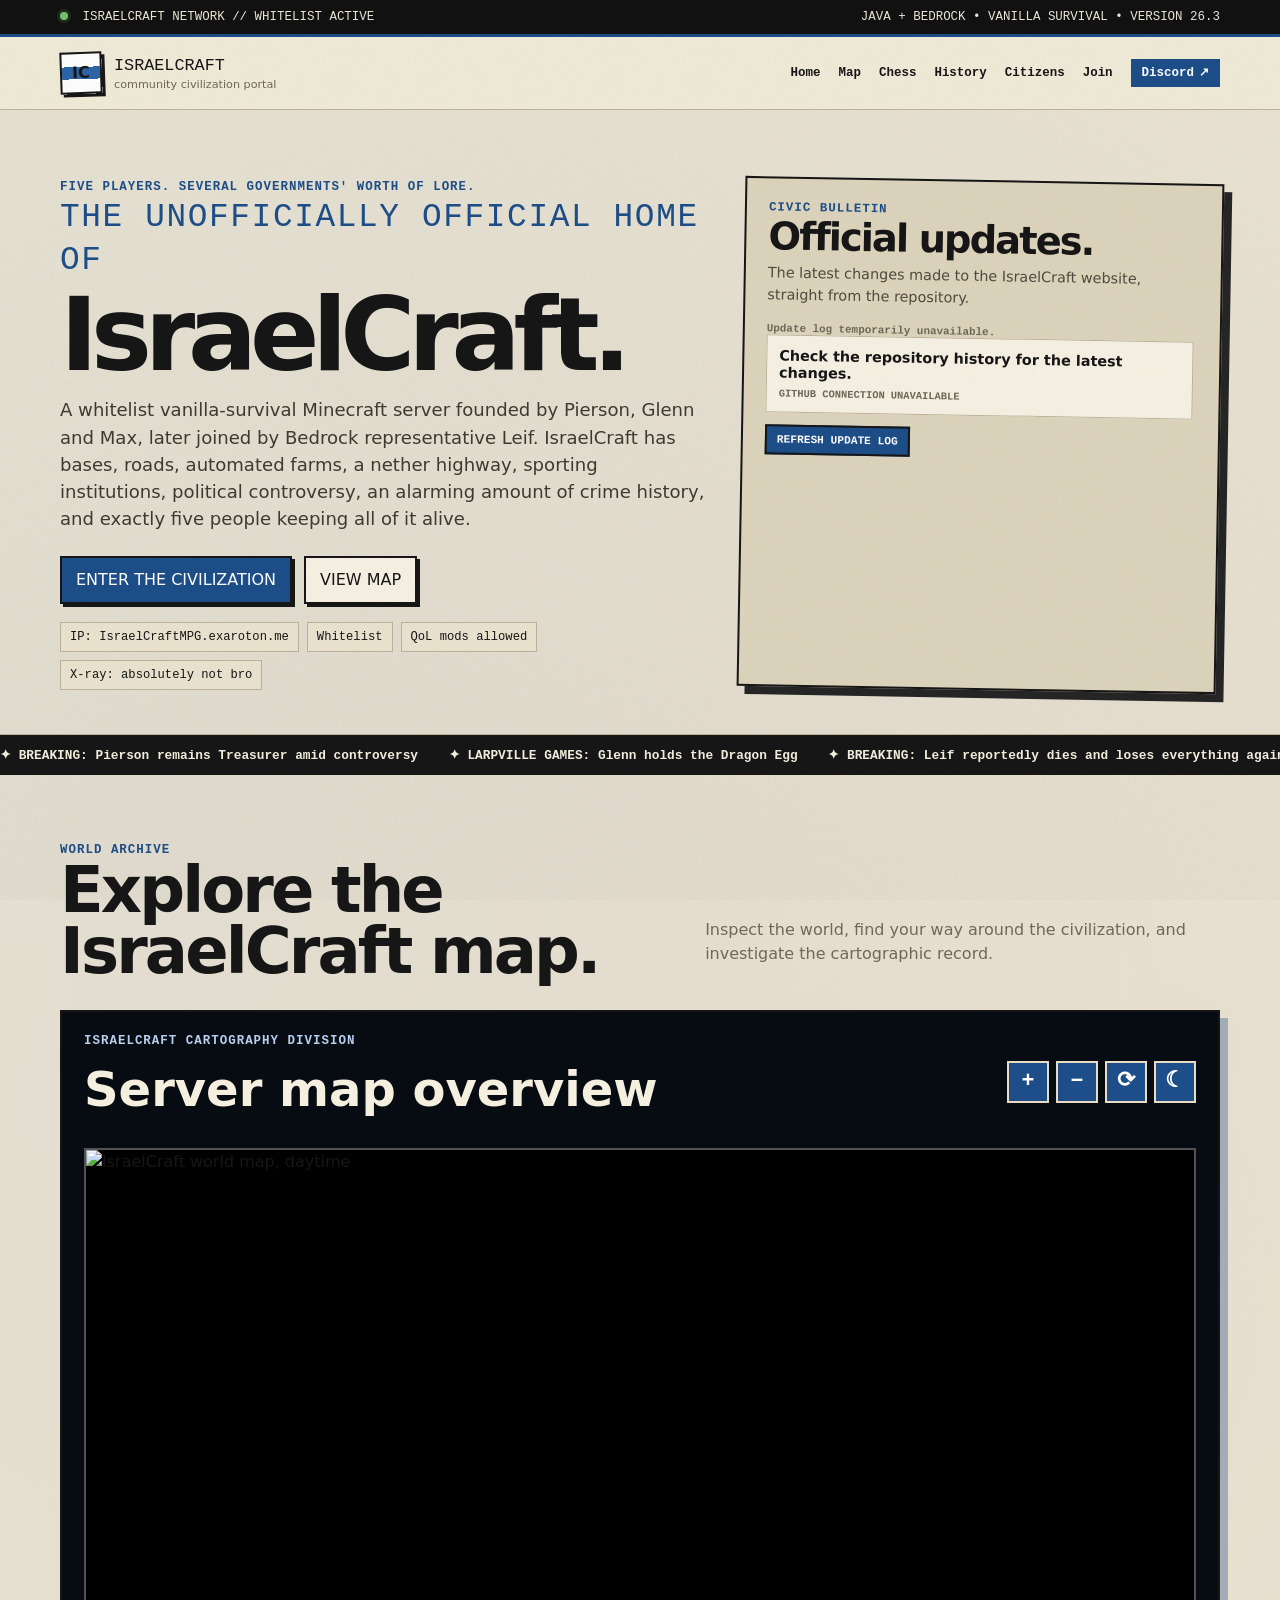
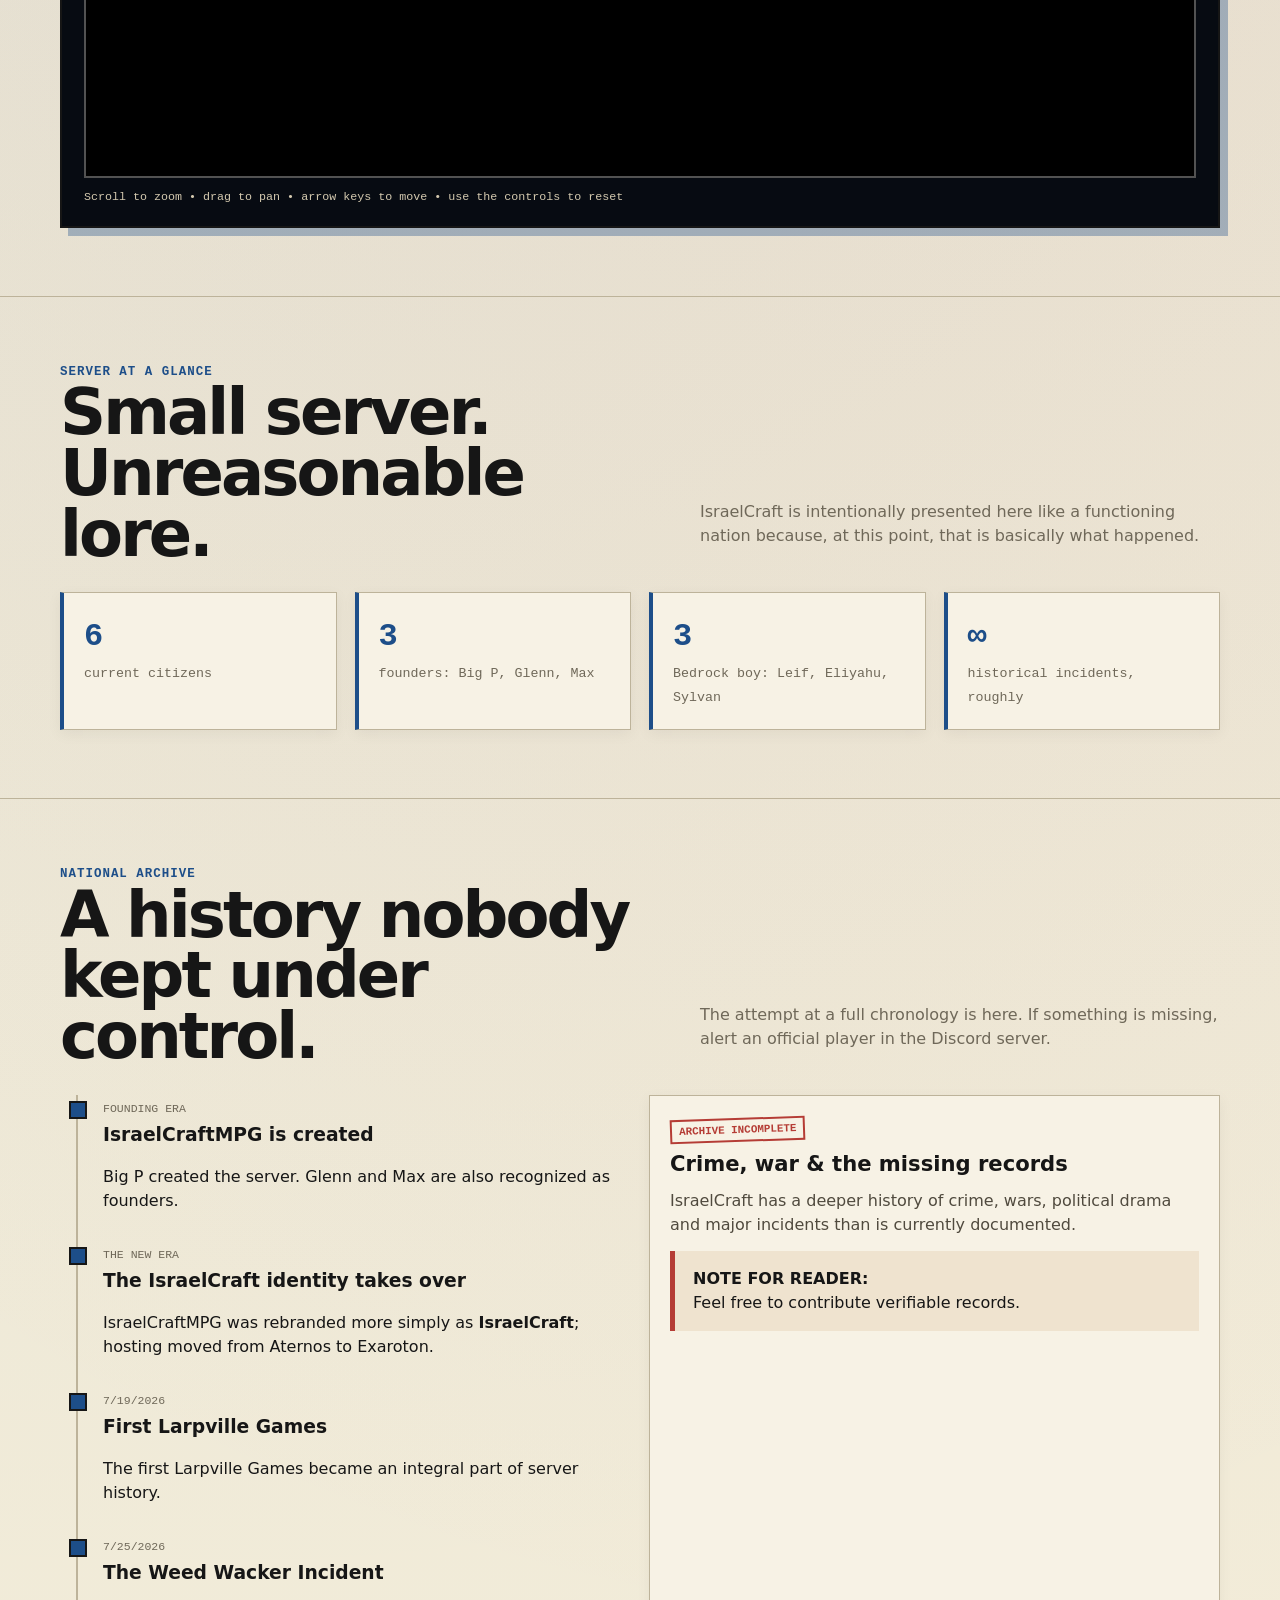
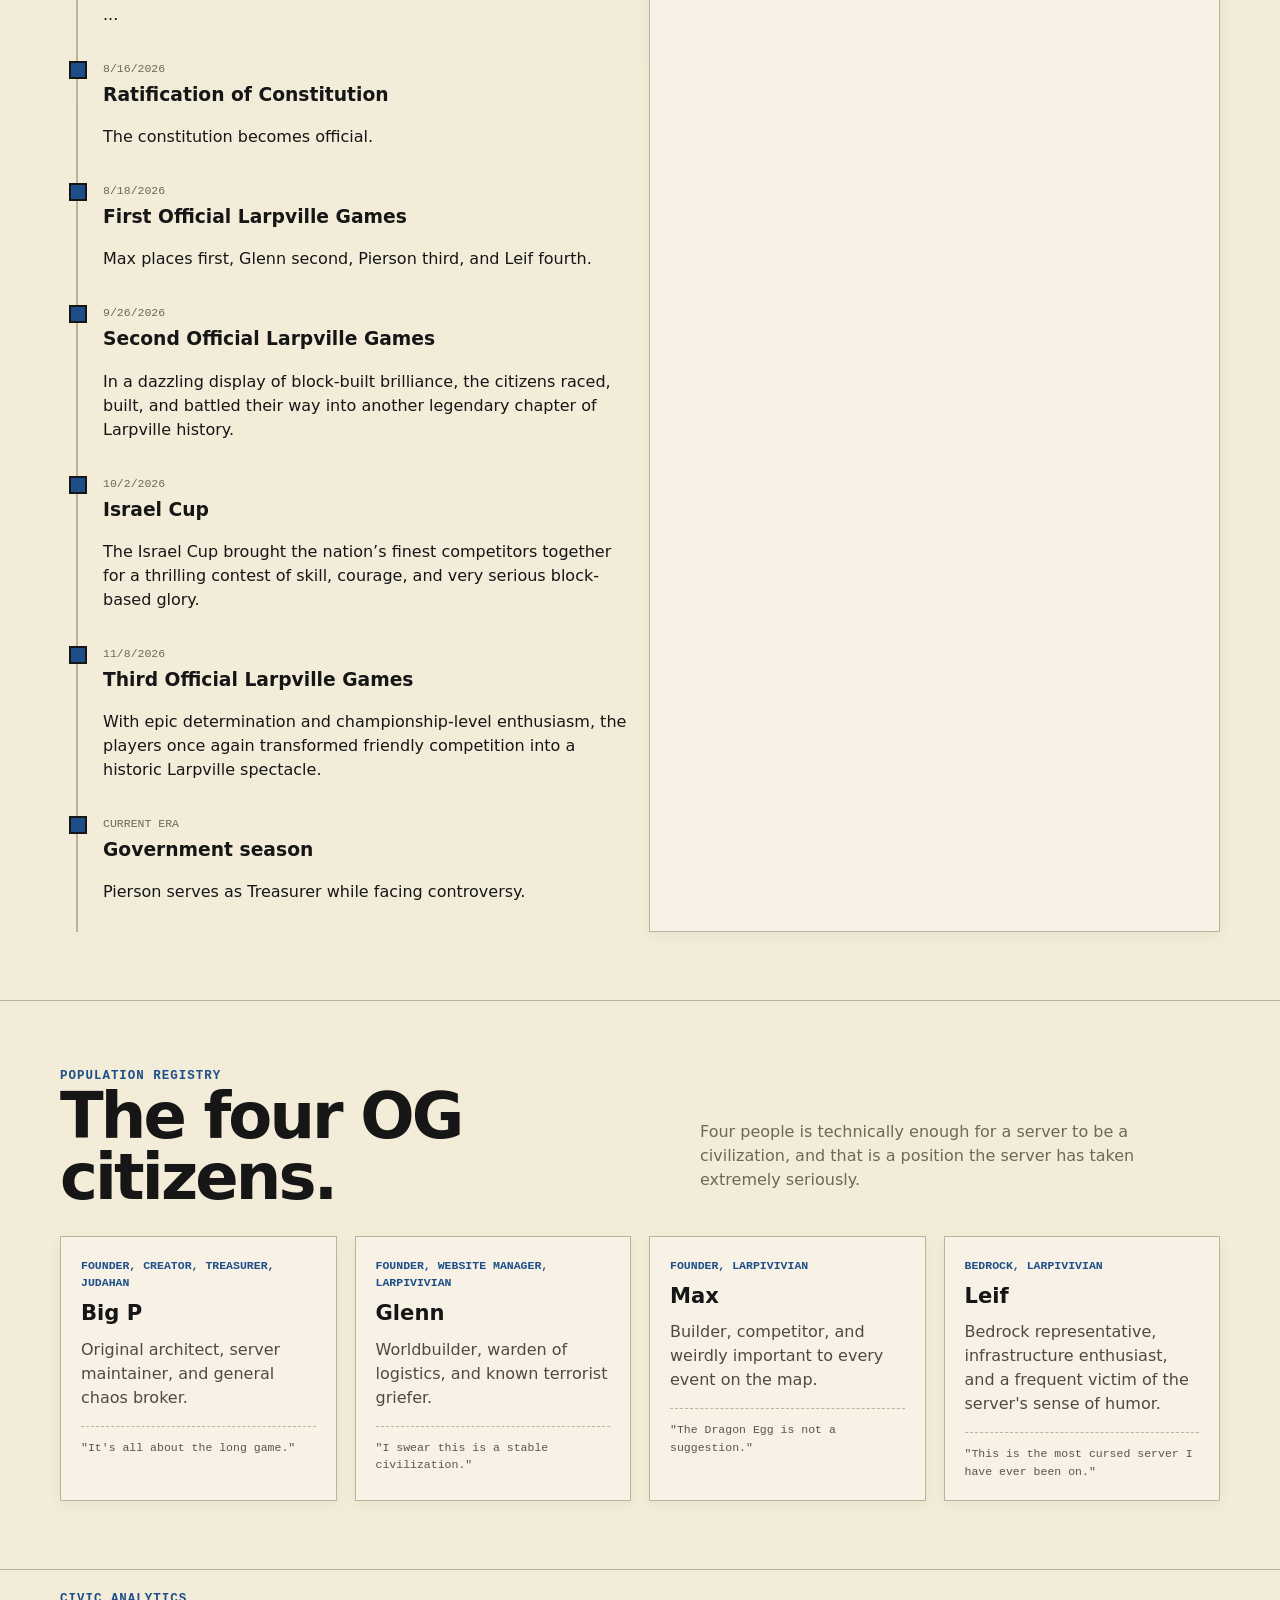
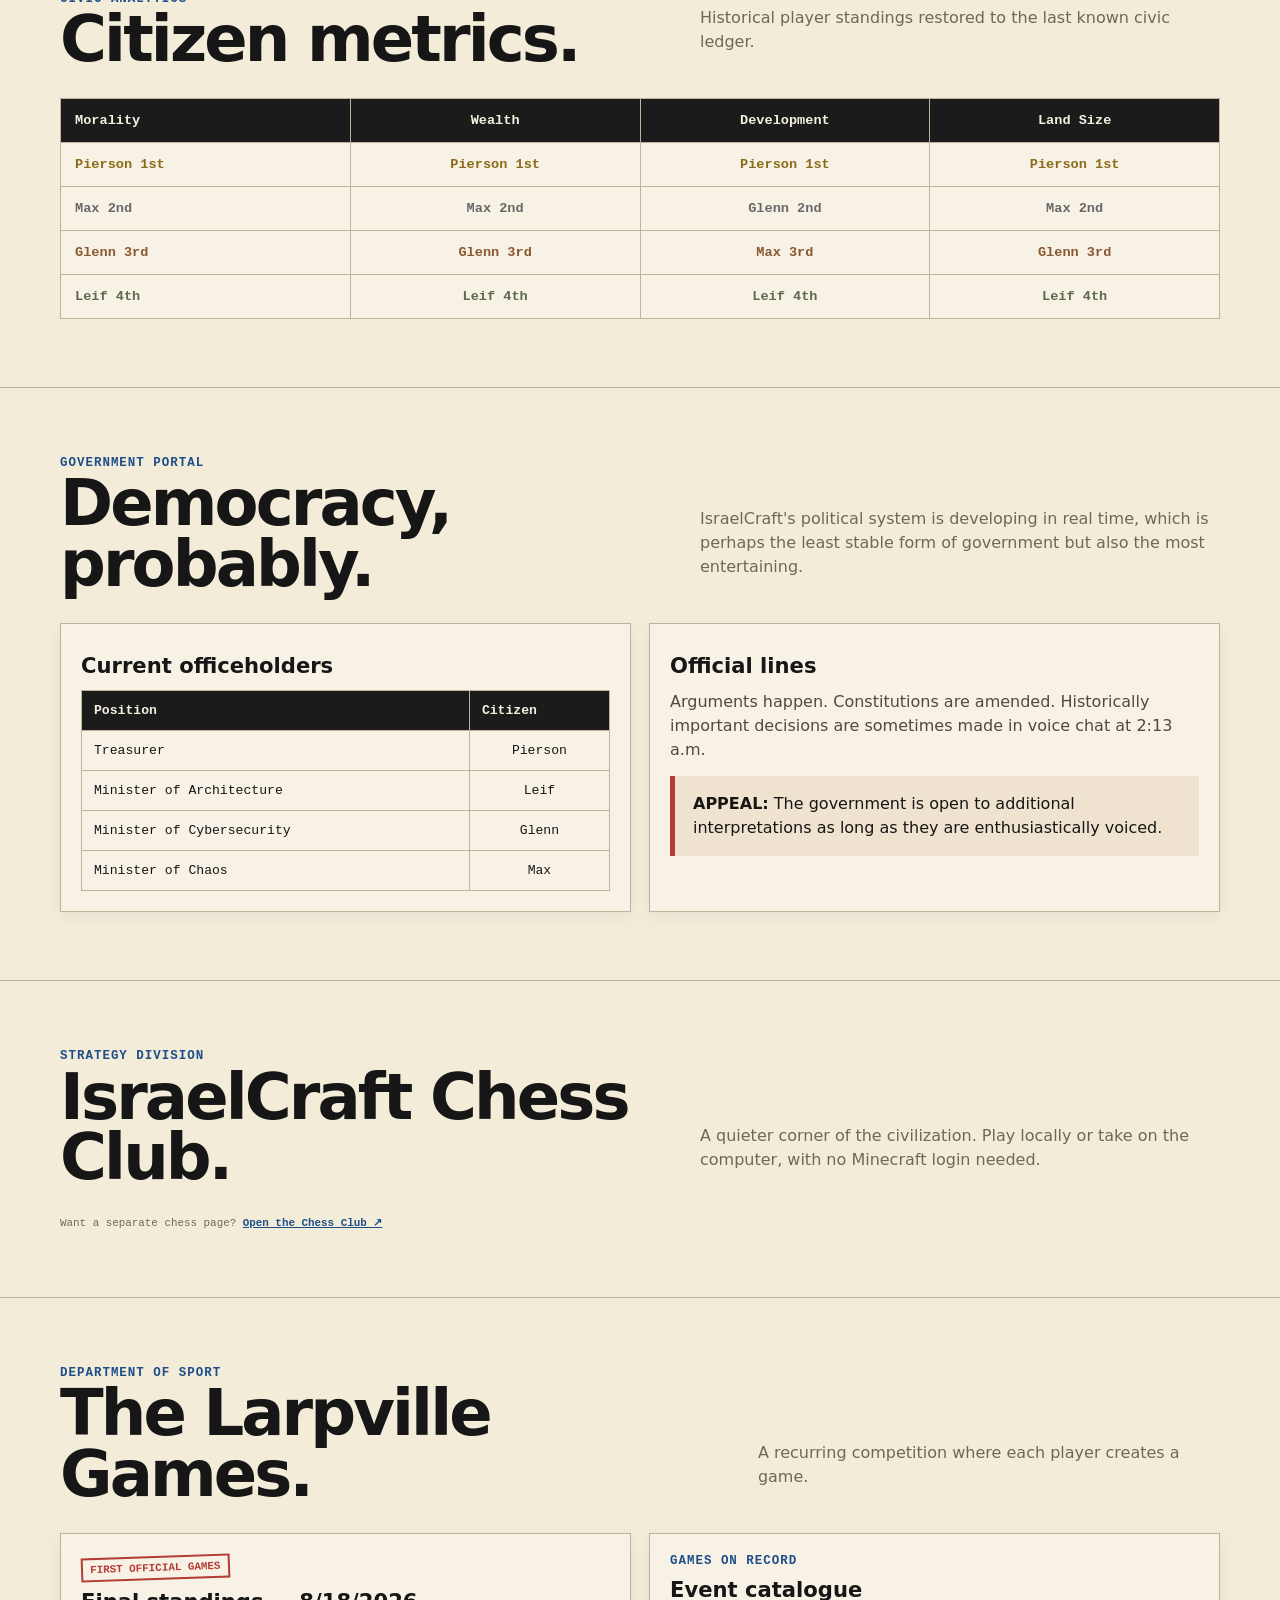
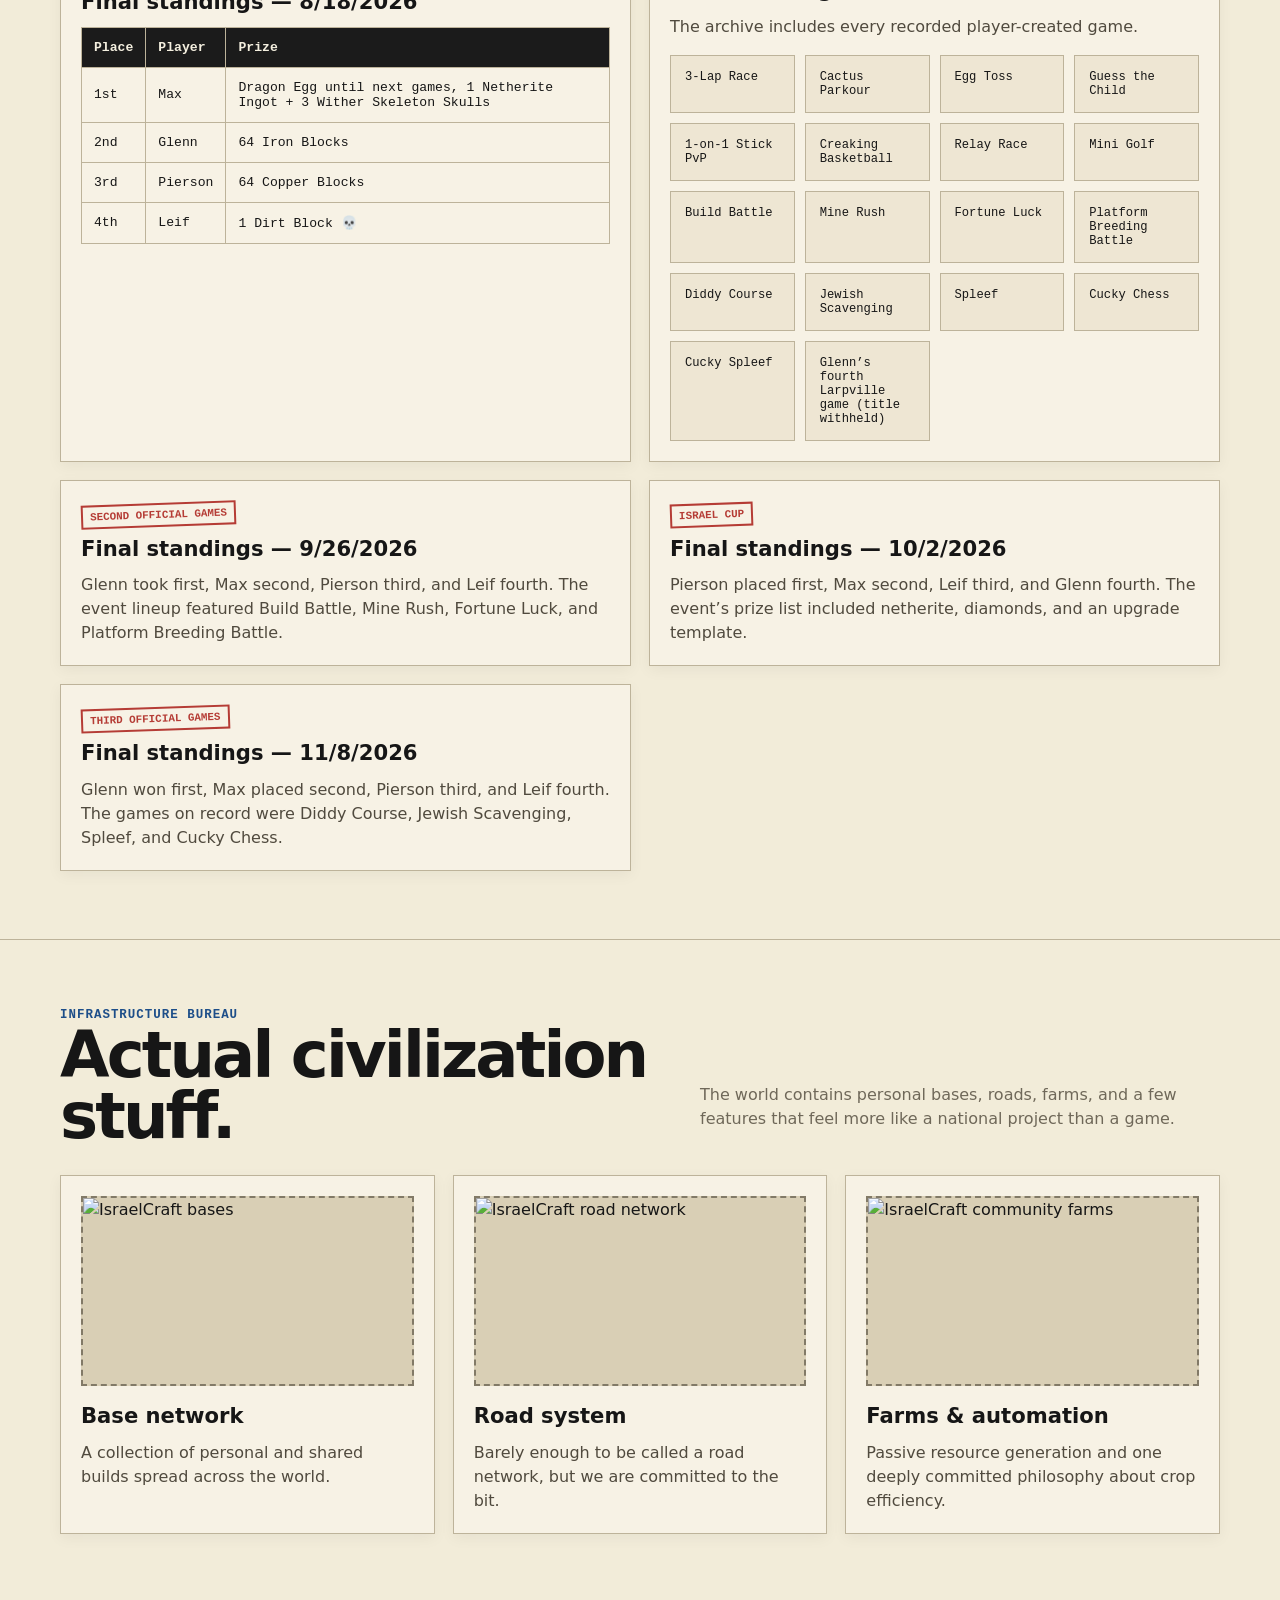
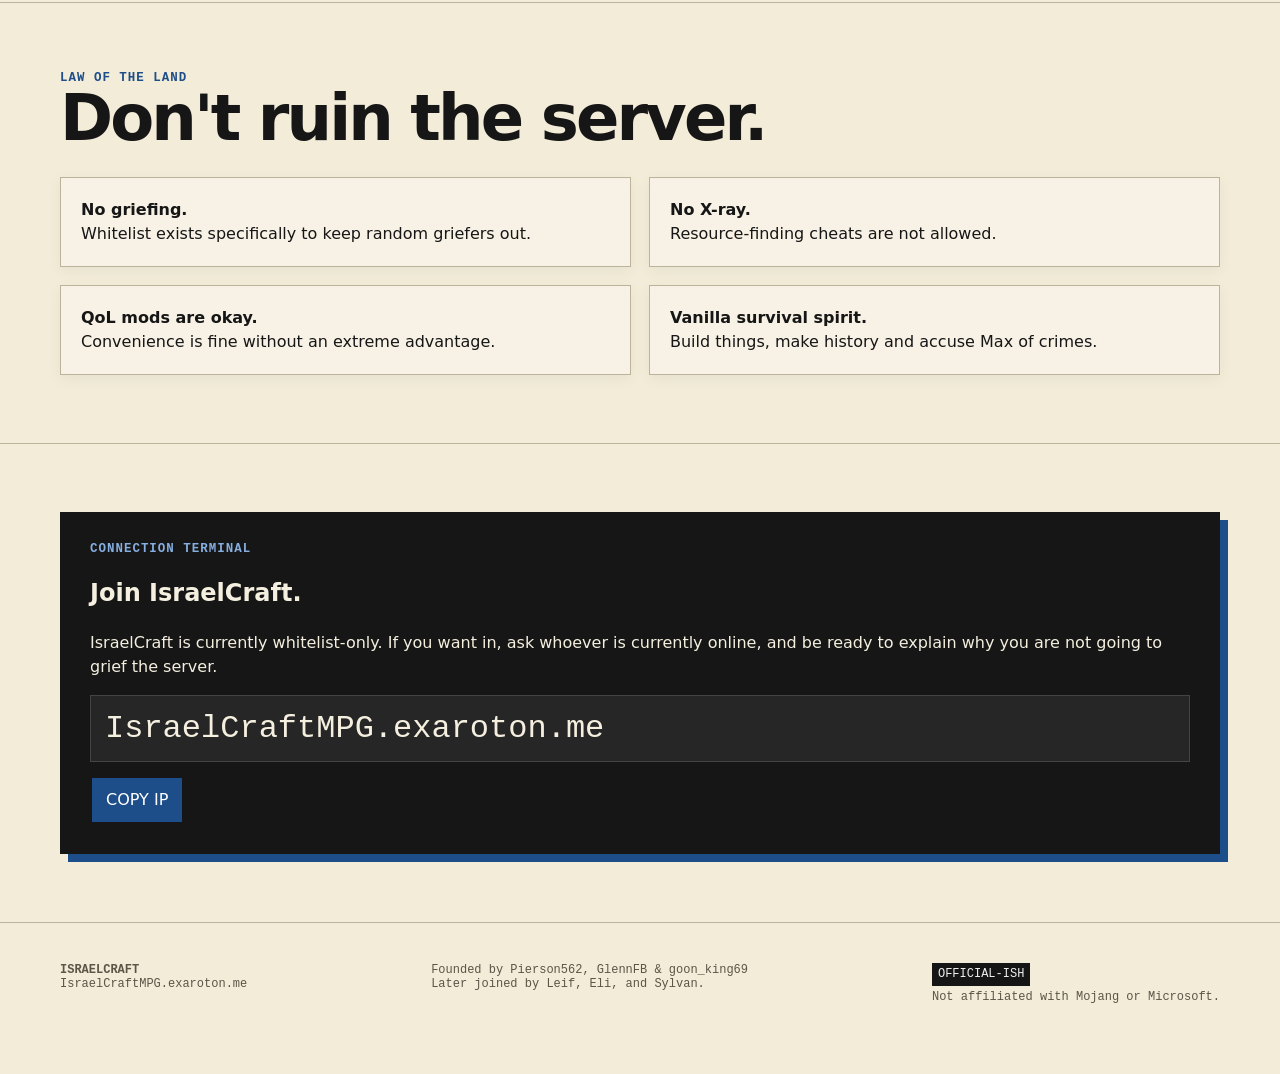
==== commit 9fed82f6: "Correct Larpville prize and remove duplicate Israel Cup card" ====
--- a/index.html
+++ b/index.html
@@ -305,7 +305,7 @@
                 </thead>
                 <tbody>
                   <tr>
-                    <td>1st</td><td>Max</td><td>Dragon Egg until next games, 1 Netherite Ingot + 3 Wither Skeletons</td>
+                    <td>1st</td><td>Max</td><td>Dragon Egg until next games, 1 Netherite Ingot + 3 Wither Skeleton Skulls</td>
                   </tr>
                   <tr>
                     <td>2nd</td><td>Glenn</td><td>64 Iron Blocks</td>
@@ -377,11 +377,6 @@
               <span class="stamp">Third official games</span>
               <h3>Final standings — 11/8/2026</h3>
               <p>Glenn won first, Max placed second, Pierson third, and Leif fourth. The games on record were Diddy Course, Jewish Scavenging, Spleef, and Cucky Chess.</p>
-            </div>
-            <div class="card">
-              <span class="stamp">First official Israel Cup</span>
-              <h3>Final standings — 11/20/2026</h3>
-              <p>Pierson took first, Max second, Leif third, and Glenn fourth.</p>
             </div>
           </div>
         </div>
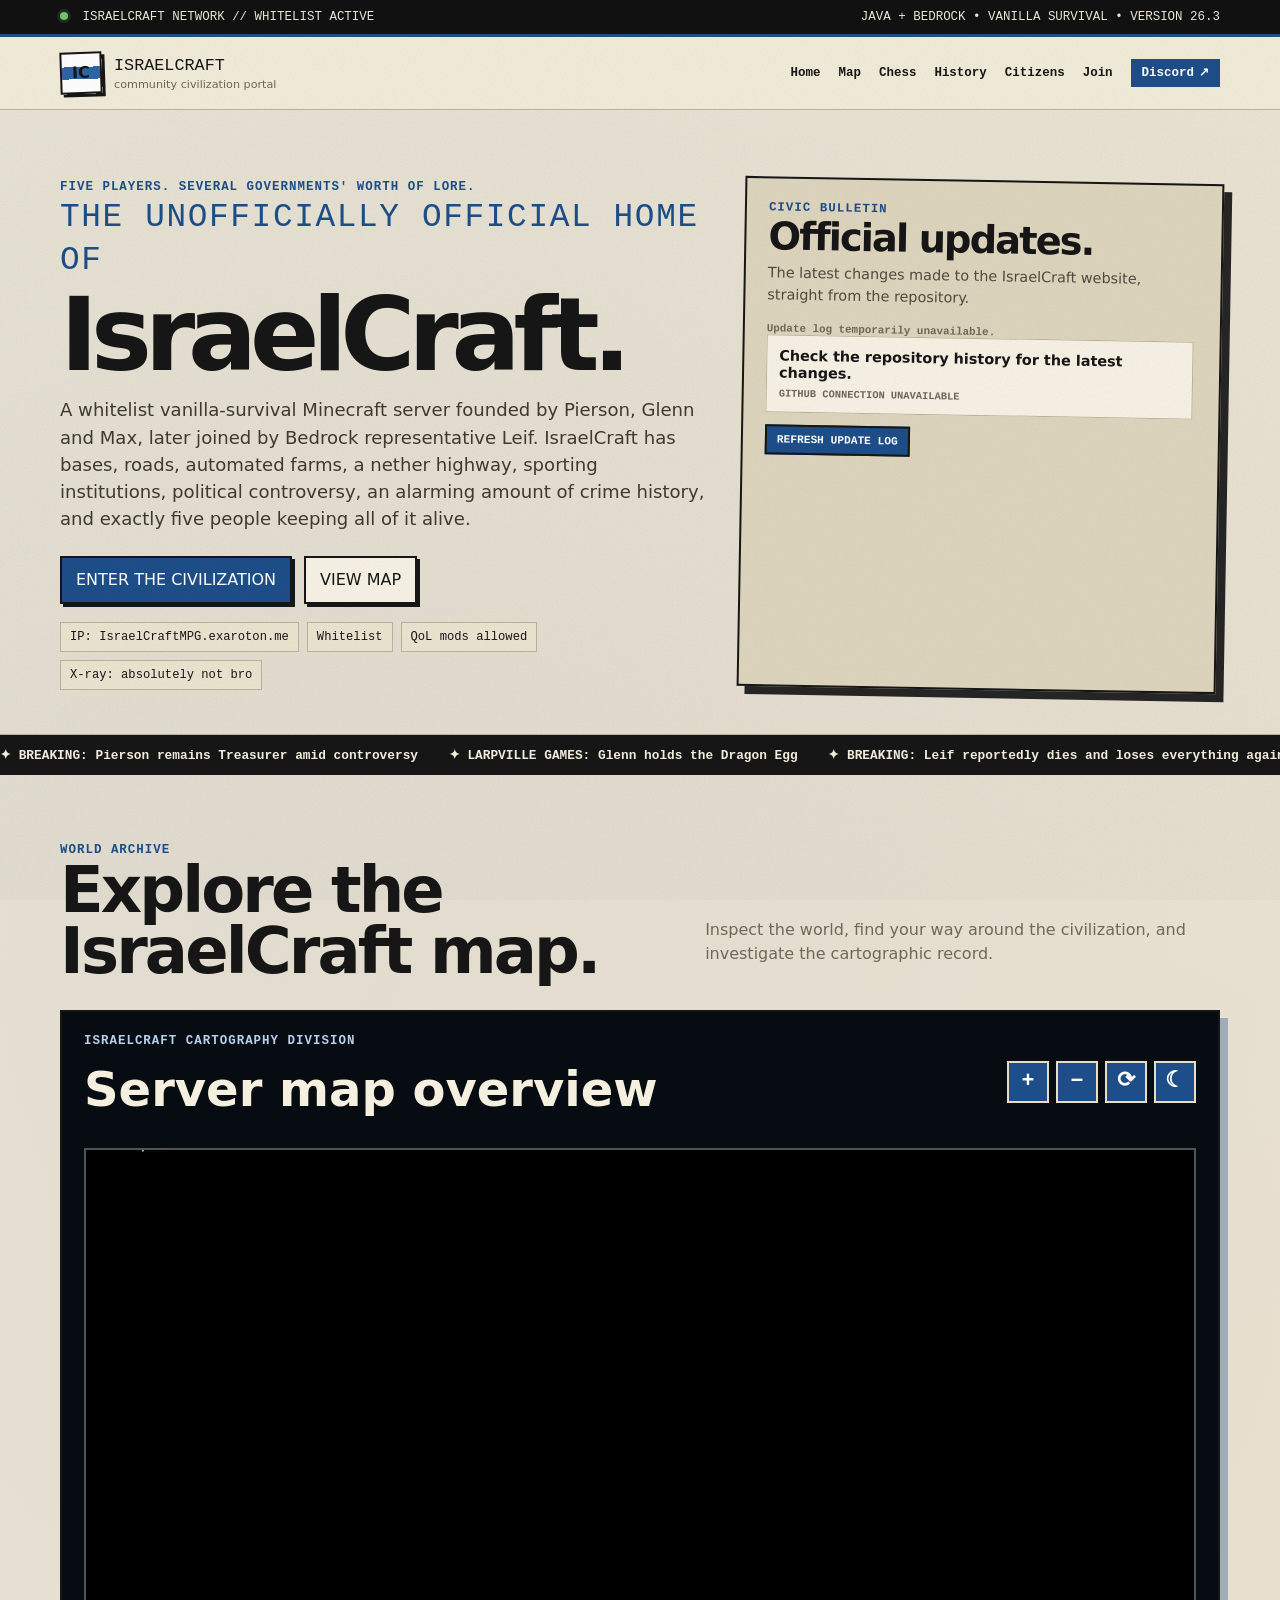
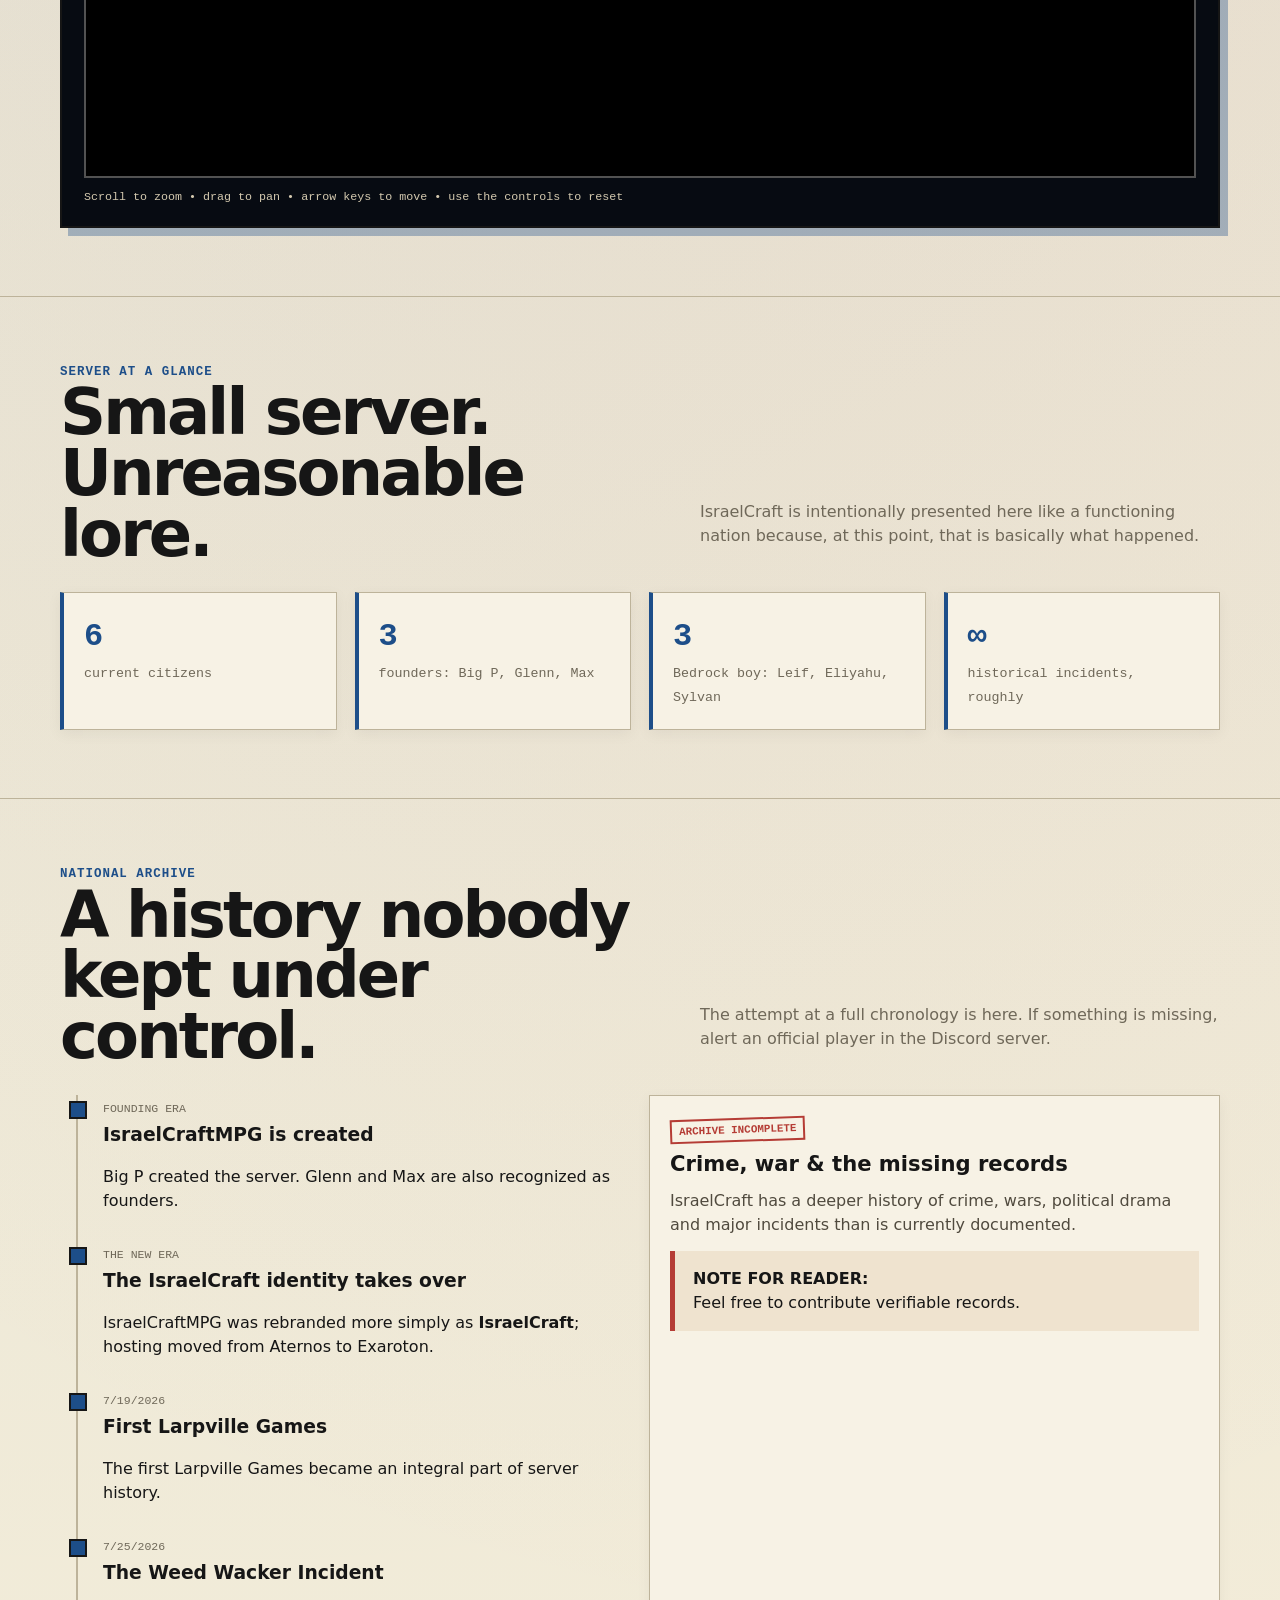
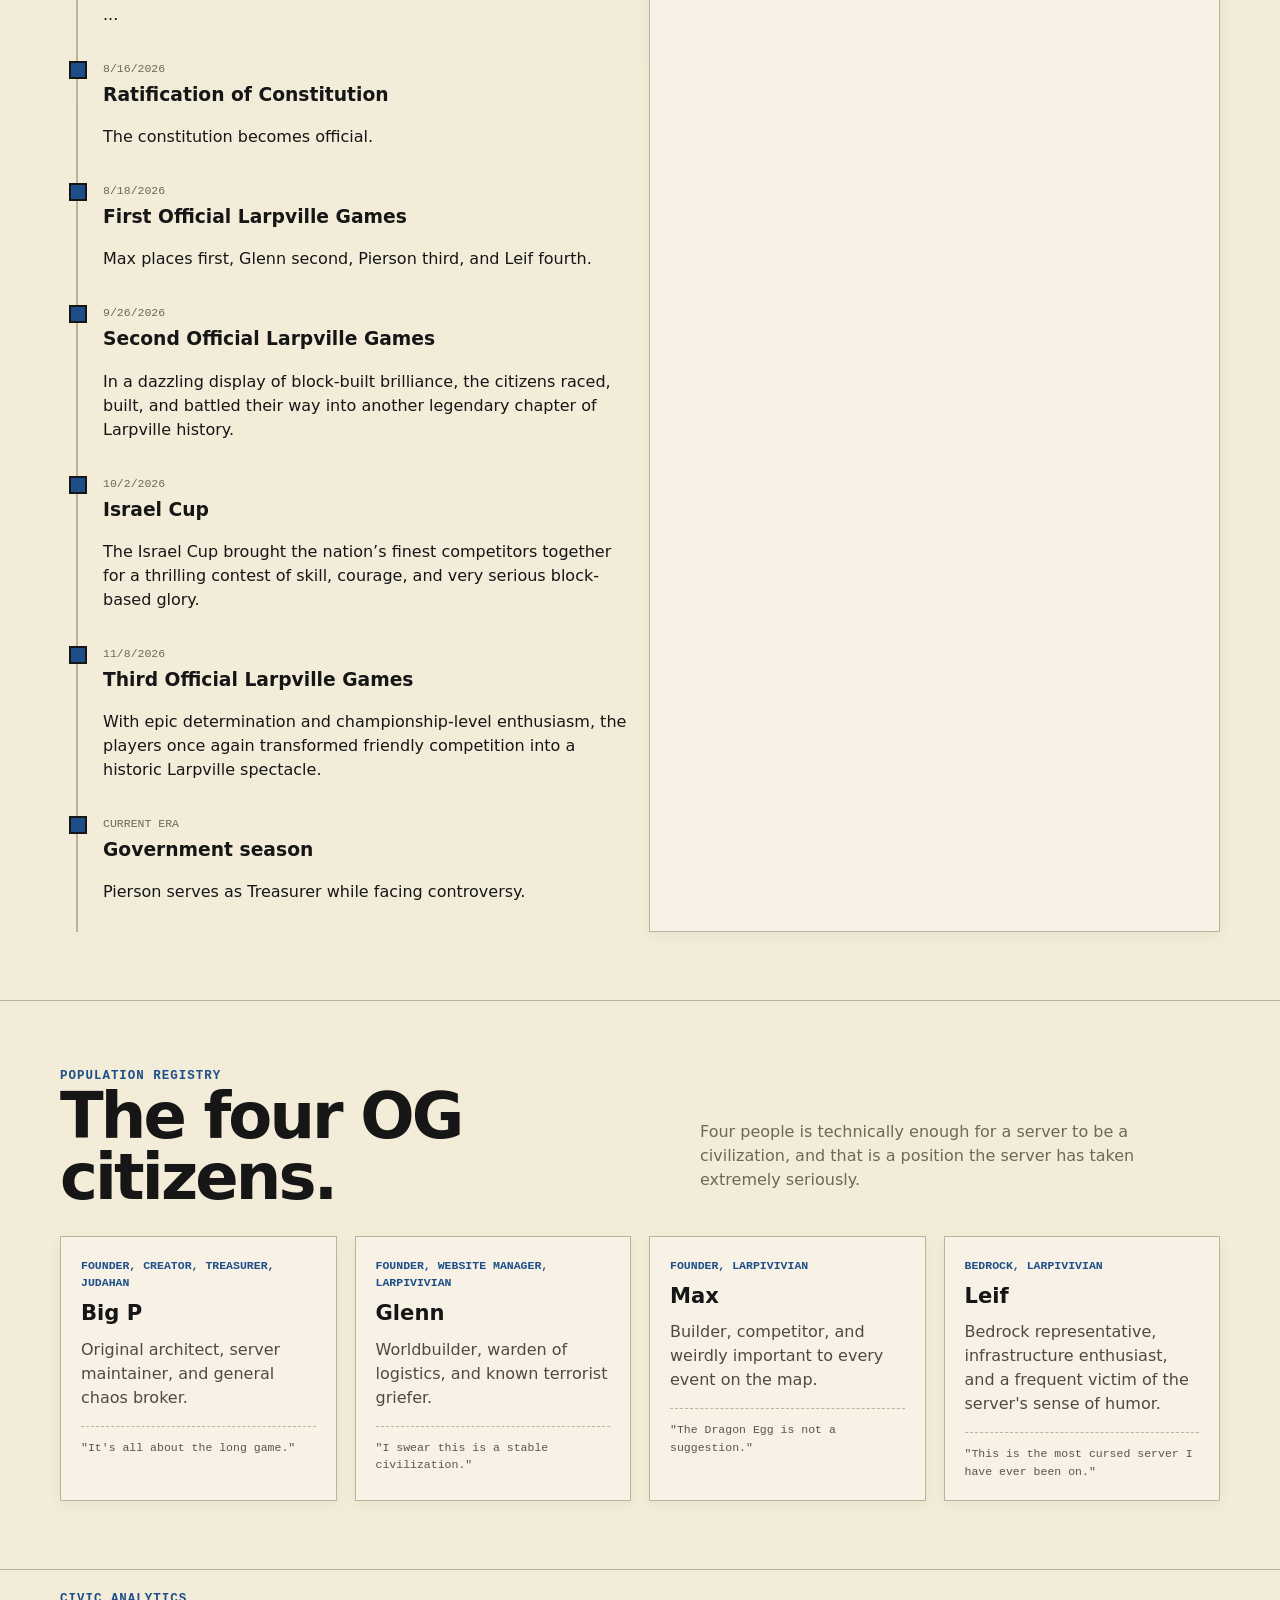
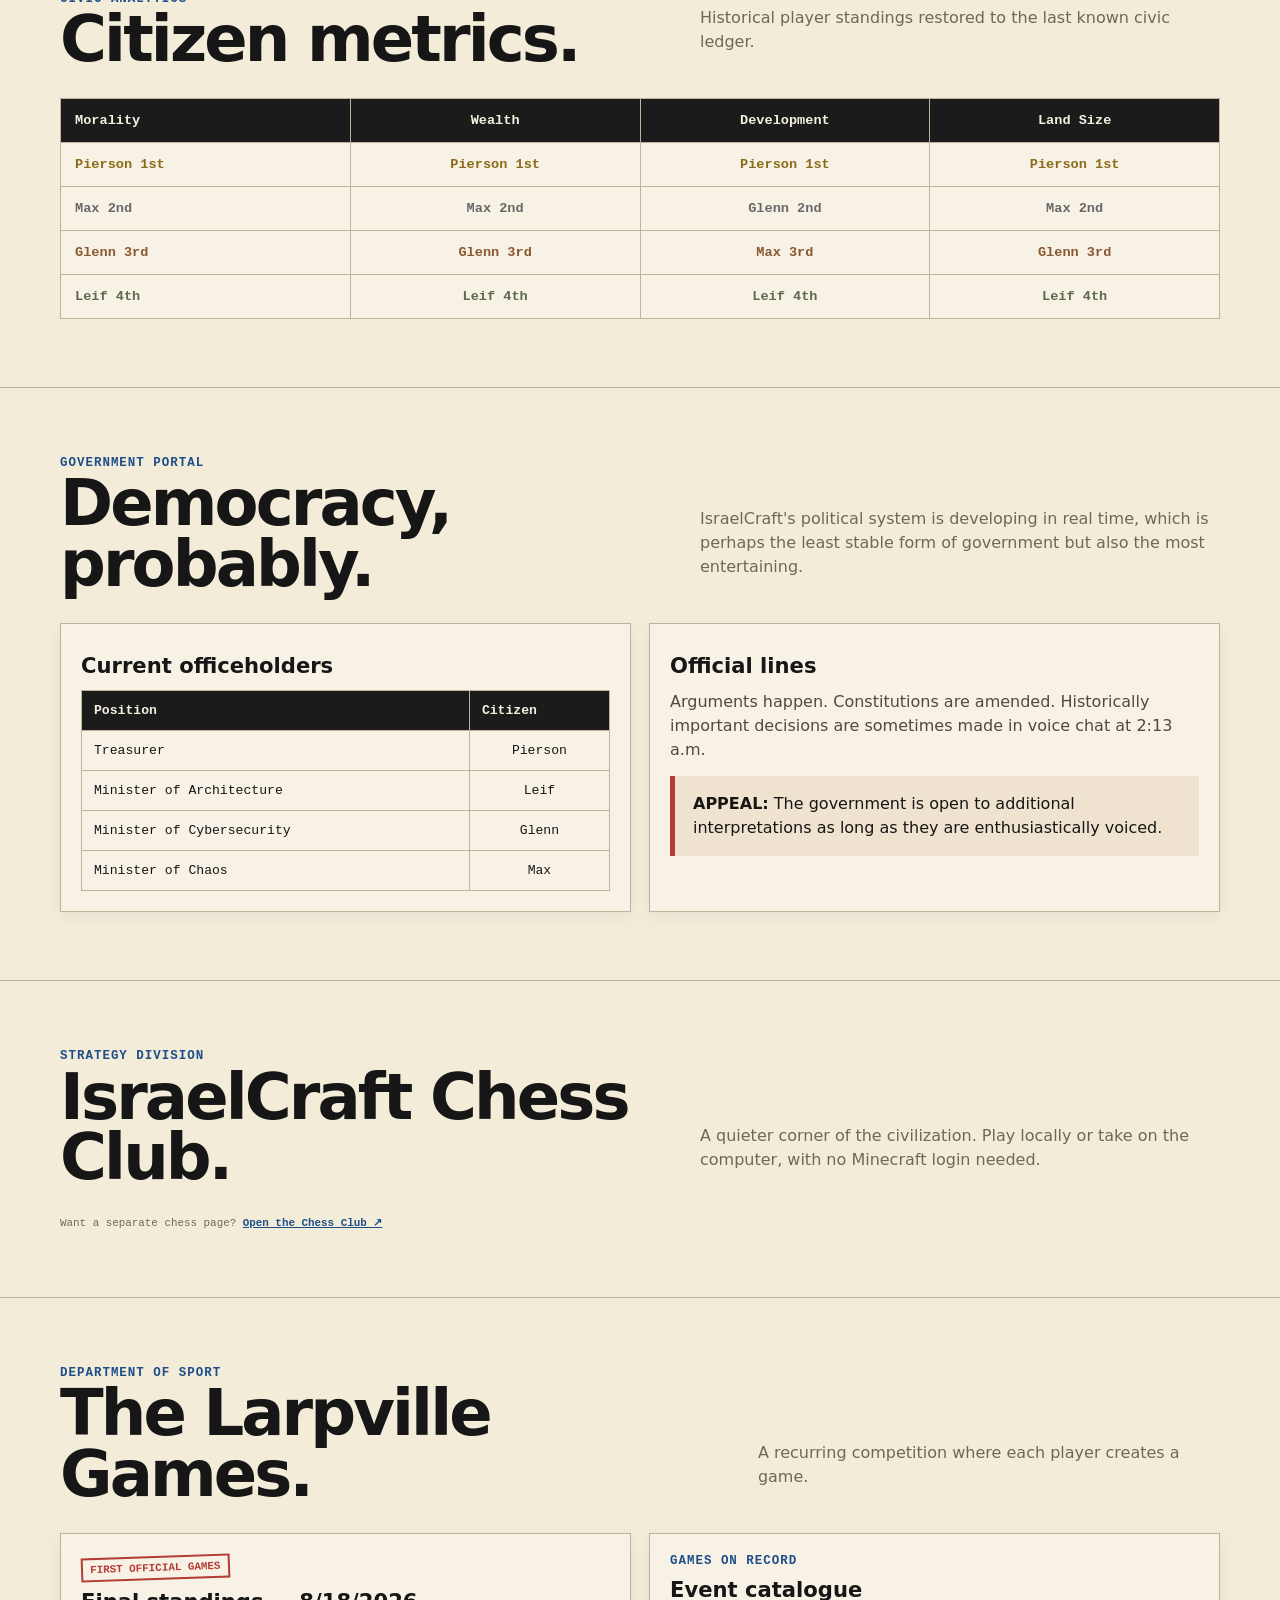
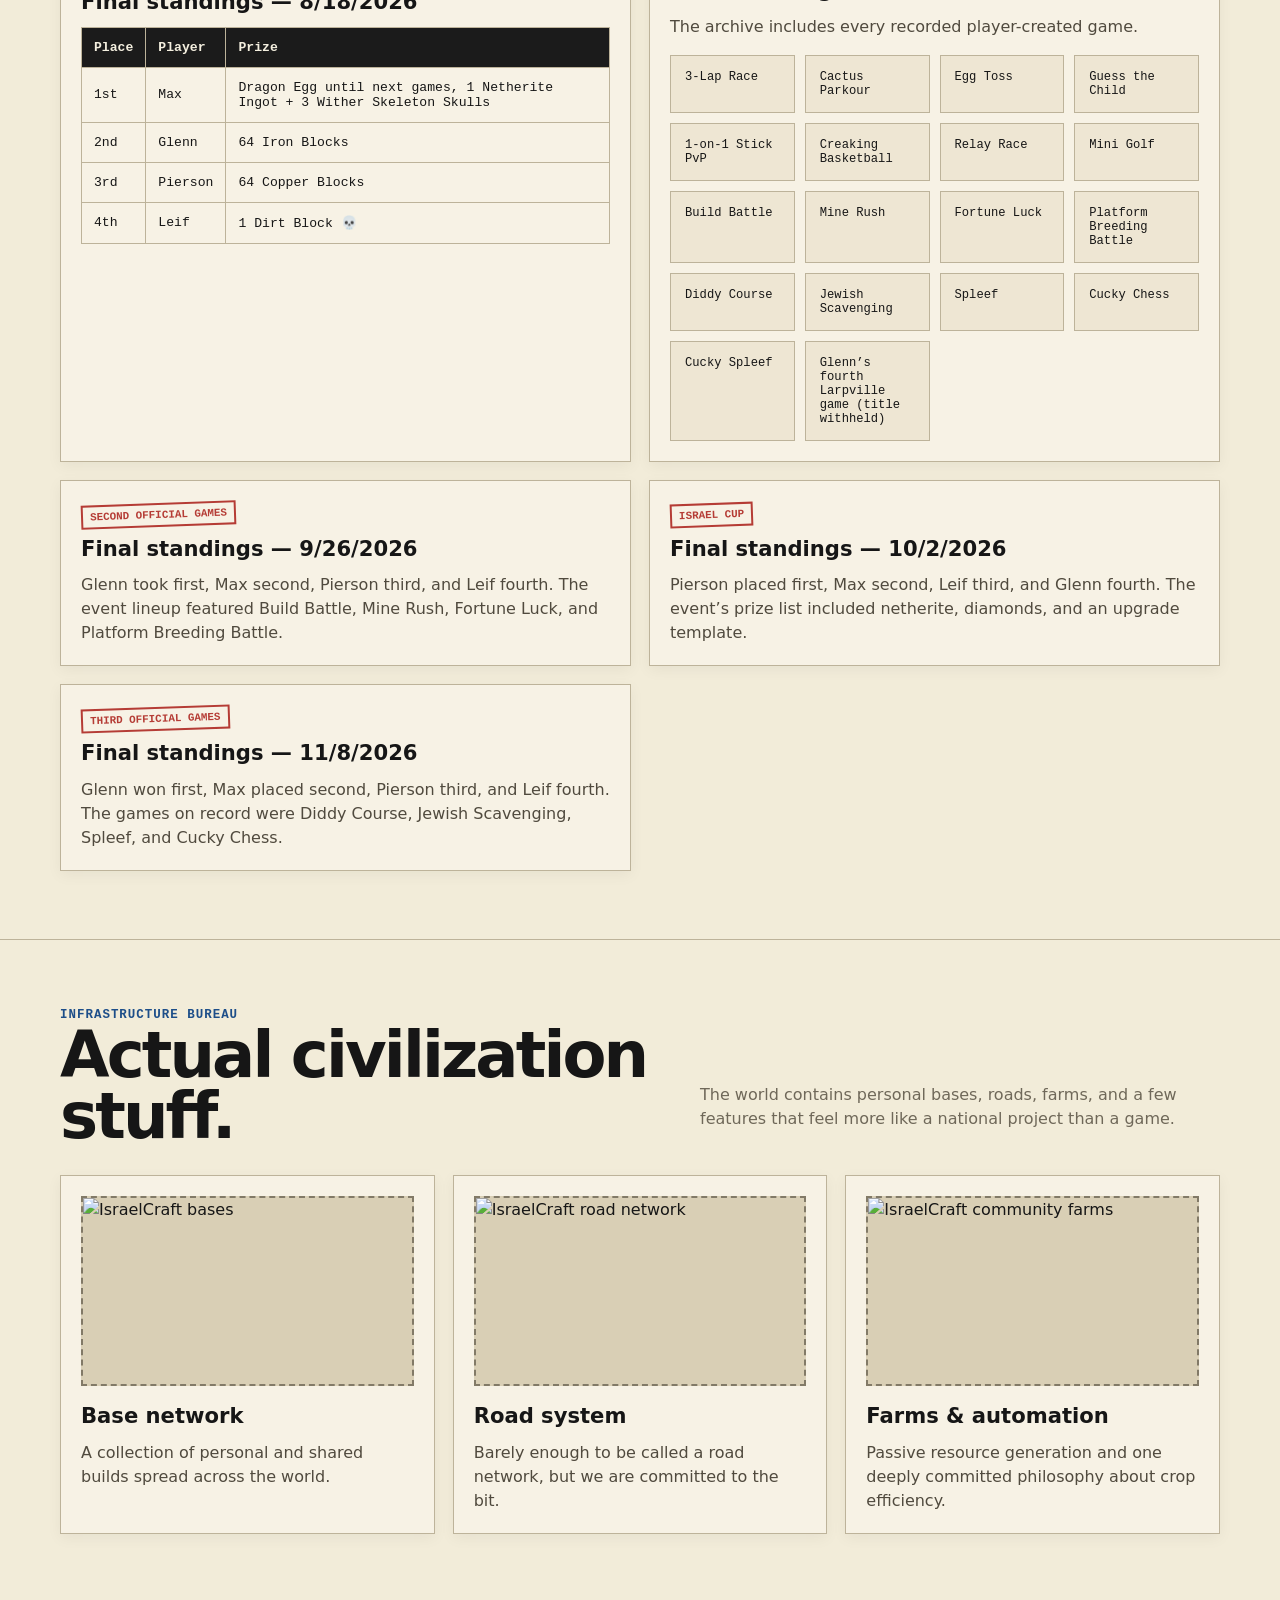
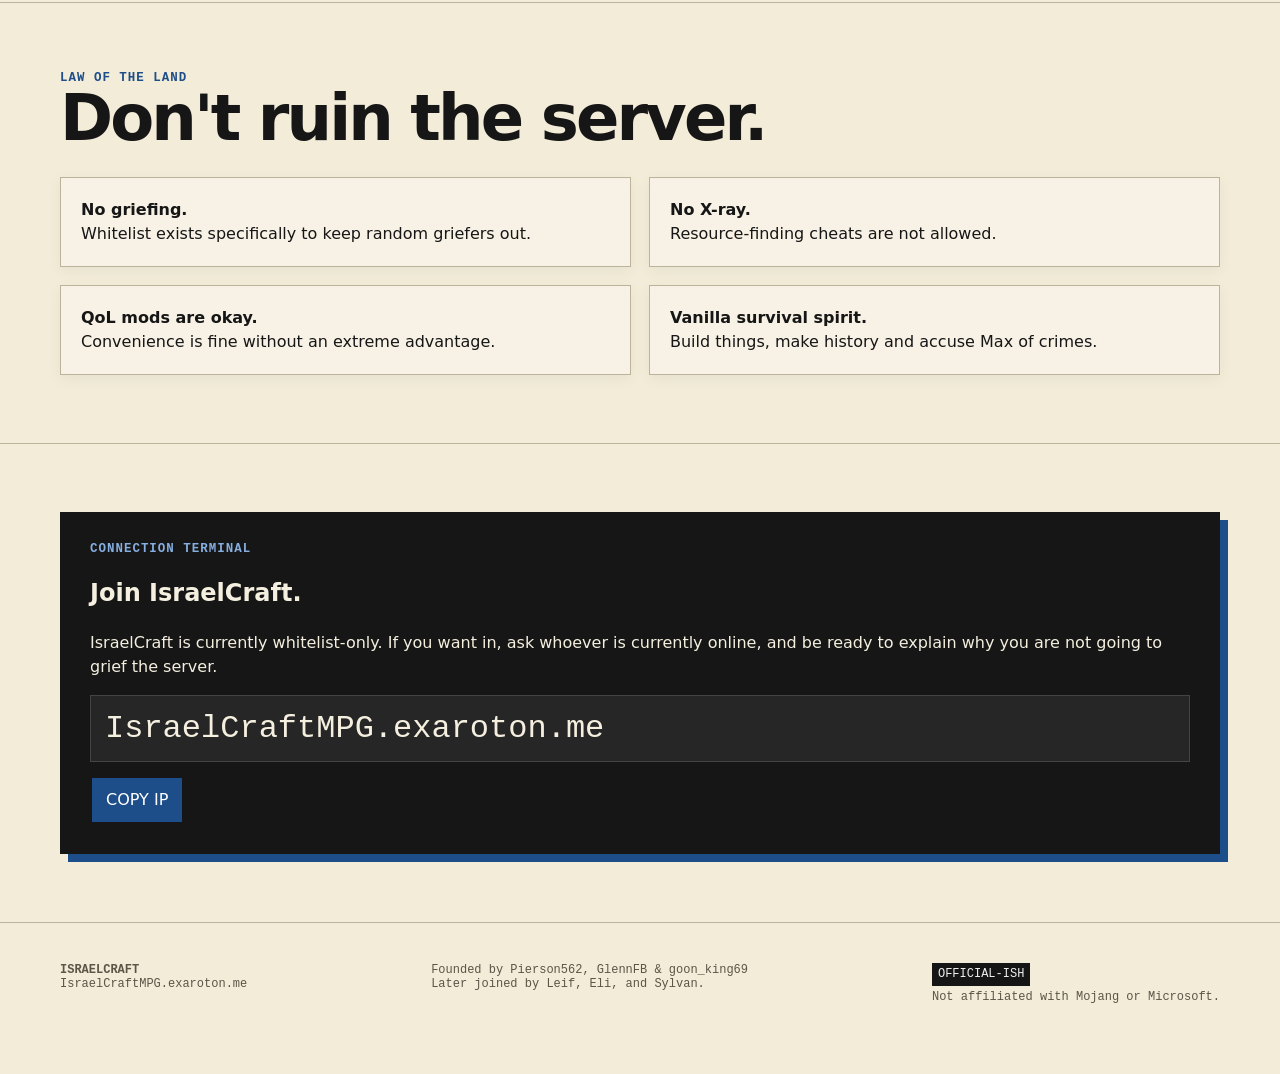
==== commit 0553358c: "Point map viewer to optimized JPEG maps" ====
--- a/index.html
+++ b/index.html
@@ -85,7 +85,7 @@
               </div>
             </div>
             <div id="map-container" aria-label="Zoomable IsraelCraft world map">
-              <img id="map-image" class="map-image" src="images/map.png" alt="IsraelCraft world map, daytime"><img id="map-image-night" class="map-image map-image-night" src="images/nightmap.png" alt="IsraelCraft world map, nighttime" aria-hidden="true">
+              <img id="map-image" class="map-image" src="images/map.jpg" alt="IsraelCraft world map, daytime"><img id="map-image-night" class="map-image map-image-night" src="images/nightmap.jpg" alt="IsraelCraft world map, nighttime" aria-hidden="true">
             </div>
             <p class="map-help">Scroll to zoom • drag to pan • arrow keys to move • use the controls to reset</p>
           </section>
